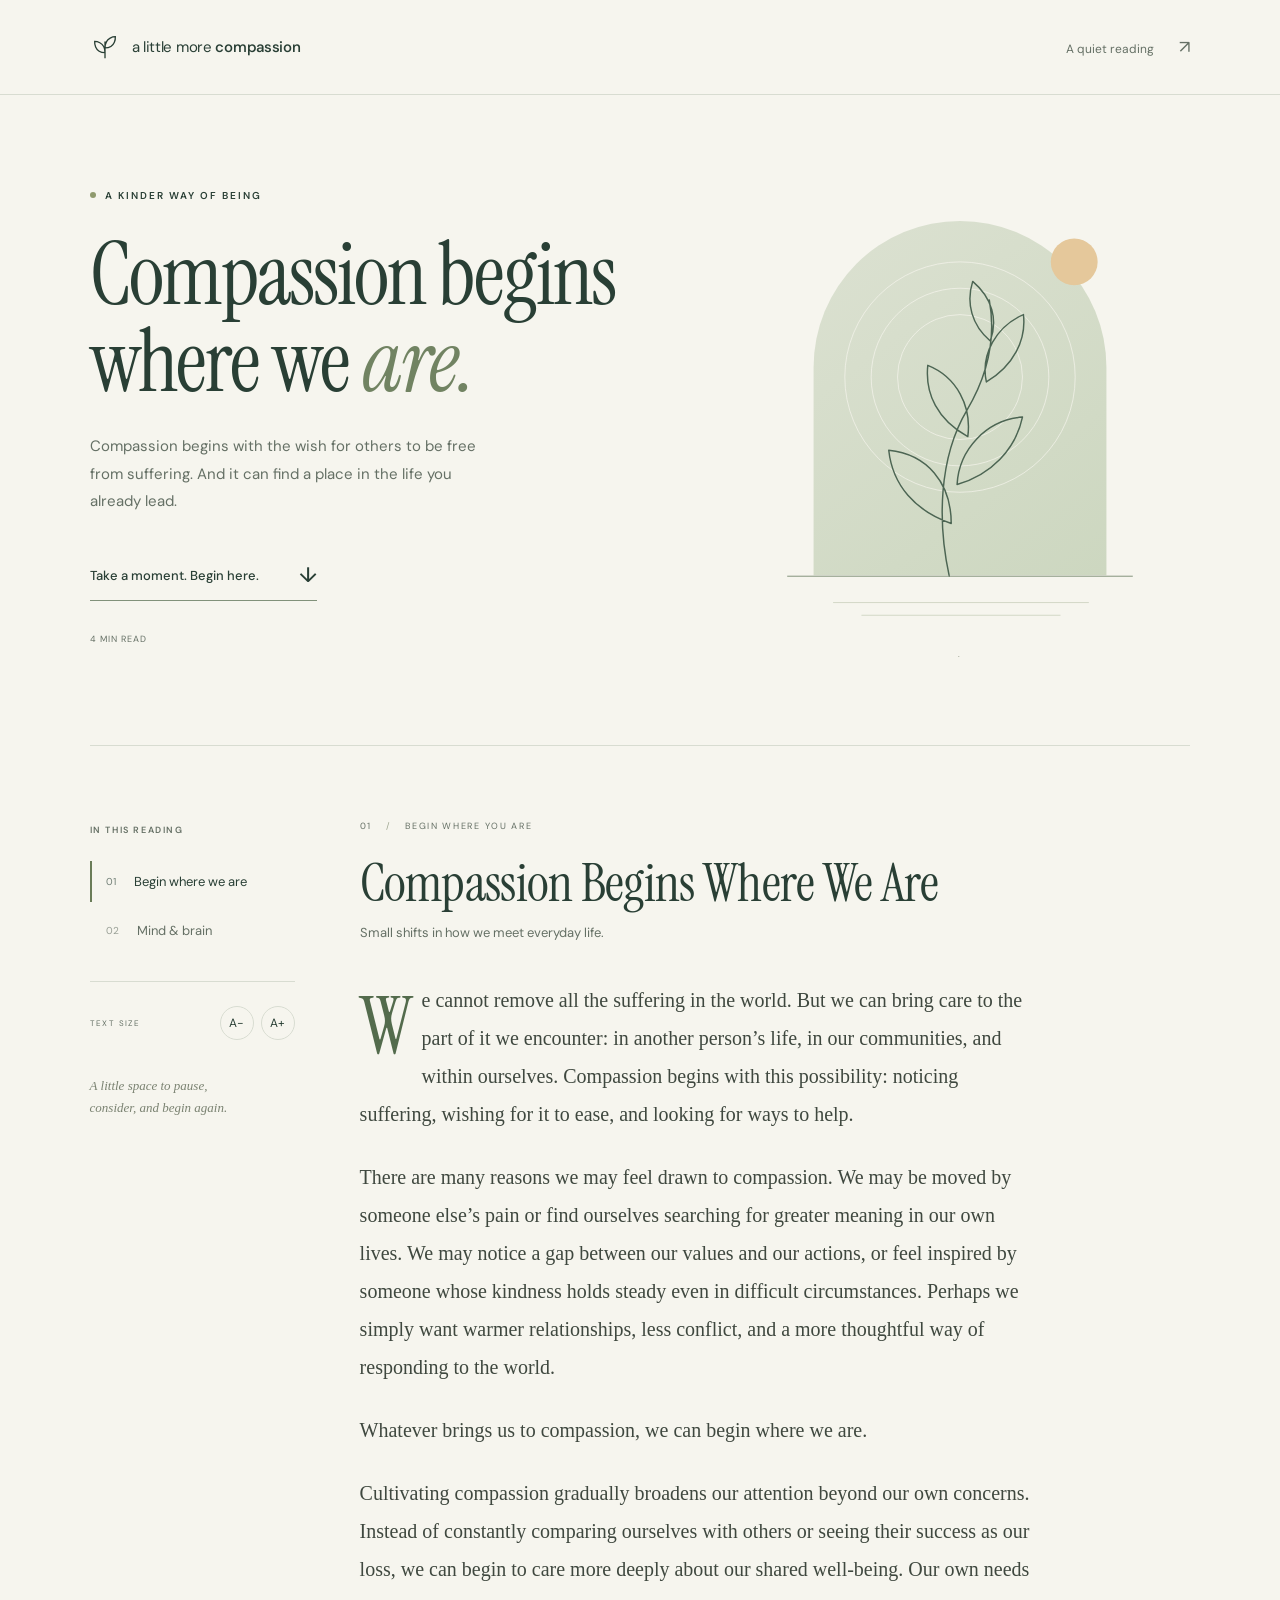
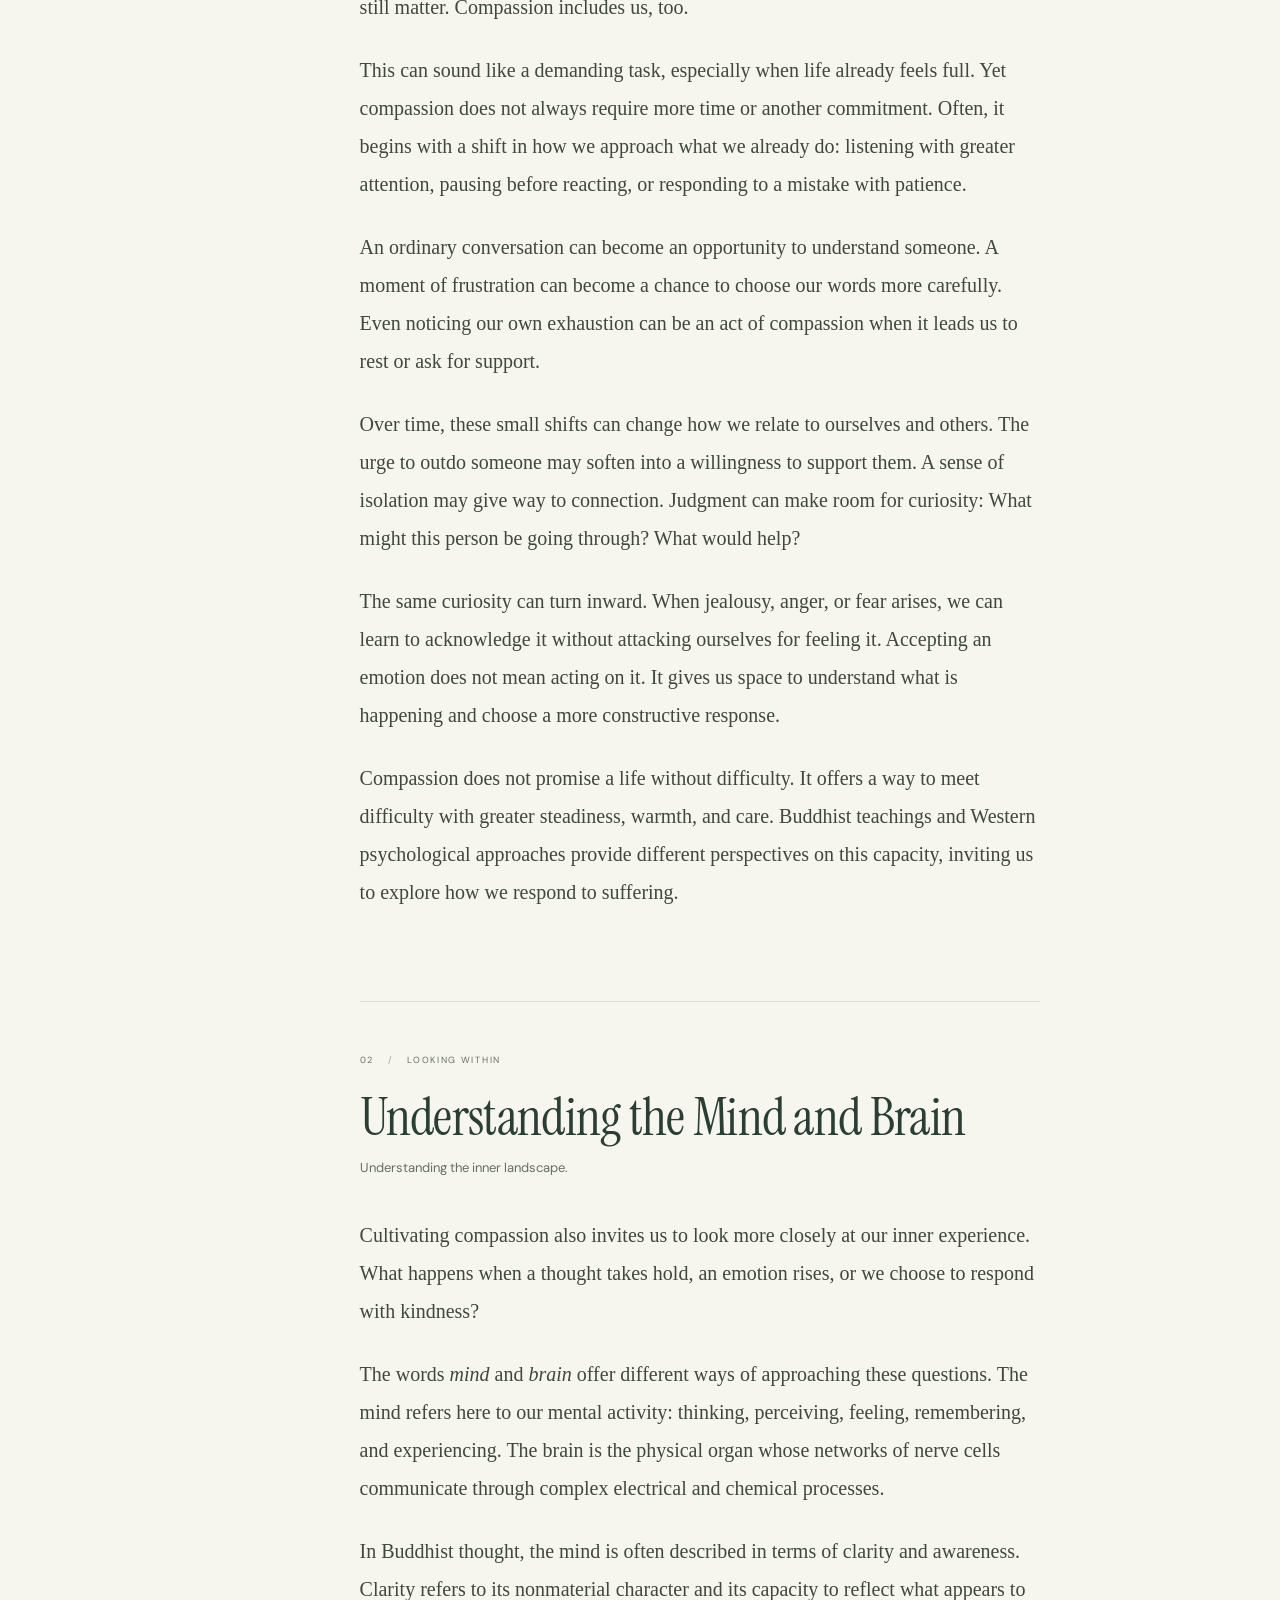
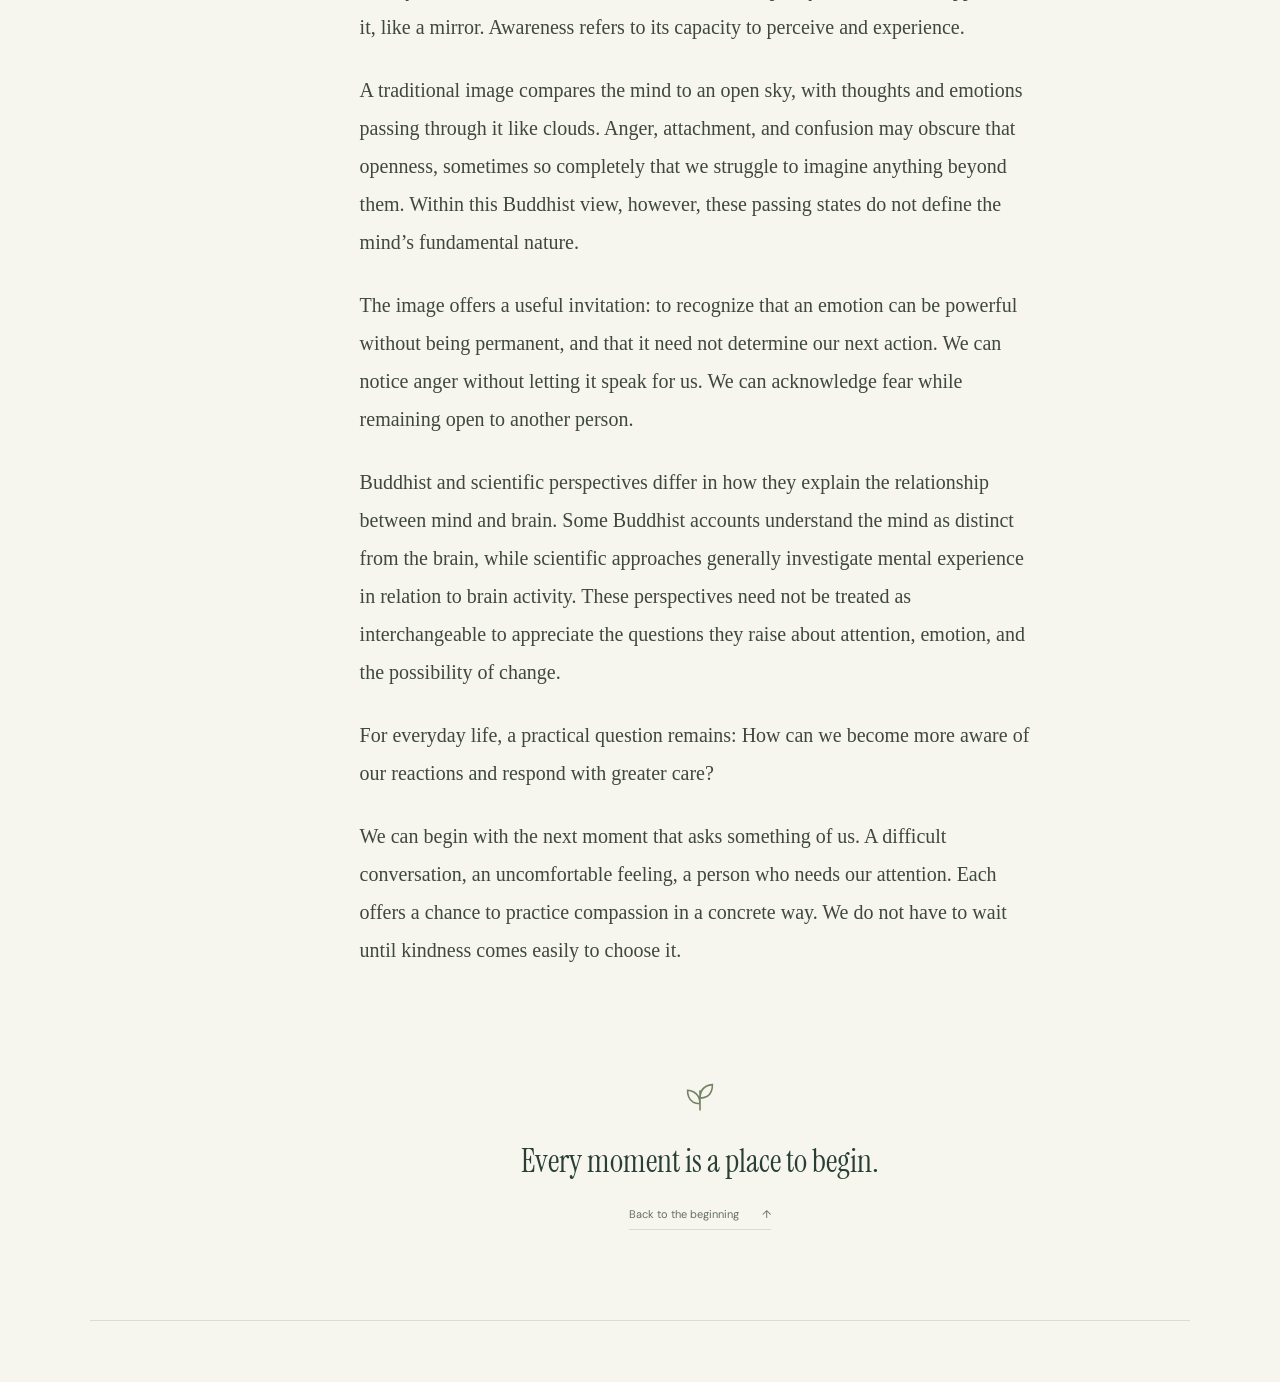
==== index.html @ b76ebb04 "Add files via upload" ====
<!doctype html>
<html lang="en">
<head><meta charset="utf-8"><meta name="viewport" content="width=device-width,initial-scale=1"><meta name="theme-color" content="#f6f5ee"><meta name="description" content="A quiet space to explore compassion, the meeting of Buddhist wisdom and Western psychology, and a kinder way of being."><title>Compassion Begins Where We Are</title><link rel="icon" href="data:image/svg+xml,%3Csvg xmlns='http://www.w3.org/2000/svg' viewBox='0 0 40 40'%3E%3Crect width='40' height='40' rx='20' fill='%232f493f'/%3E%3Cpath d='M20 30V13M20 23C10 23 10 13 10 13s10 0 10 10M20 19c0-10 10-10 10-10s0 10-10 10' fill='none' stroke='%23f6f5ee' stroke-width='2'/%3E%3C/svg%3E"><link rel="stylesheet" href="styles.css"><script src="script.js" defer></script></head>
<body><a class="skip-link" href="#reading">Skip to the reading</a><div class="progress" aria-hidden="true"><div id="progress-bar"></div></div>
<header class="site-header"><a class="wordmark" href="#top"><svg viewBox="0 0 32 32" aria-hidden="true"><path d="M16 28V10M16 22C4 22 5 10 5 10s11 0 11 12M16 17C16 5 27 5 27 5s1 12-11 12"/></svg><span>a little more <em>compassion</em></span></a><a class="header-link" href="#reading">A quiet reading <span aria-hidden="true">↗</span></a></header>
<main id="top"><section class="hero" aria-labelledby="page-title"><div class="hero-copy"><div class="eyebrow"><span></span> A KINDER WAY OF BEING</div><h1 id="page-title">Compassion begins<br>where we <em>are.</em></h1><p class="hero-description">Compassion begins with the wish for others to be free from suffering. And it can find a place in the life you already lead.</p><a class="read-link" href="#reading">Take a moment. Begin here. <span aria-hidden="true">↓</span></a><div class="reading-meta">4 MIN READ</div></div>
<div class="hero-art" aria-hidden="true"><svg viewBox="0 0 420 480" fill="none"><defs><linearGradient id="wash" x1="50" y1="0" x2="390" y2="450" gradientUnits="userSpaceOnUse"><stop stop-color="#dde2d3"/><stop offset="1" stop-color="#cbd6be"/></linearGradient></defs><path d="M60 410V197a150 150 0 0 1 300 0v213Z" fill="url(#wash)"/><circle cx="210" cy="207" r="118" stroke="#f6f5ee" stroke-opacity=".7"/><circle cx="210" cy="207" r="91" stroke="#f6f5ee" stroke-opacity=".7"/><circle cx="210" cy="207" r="64" stroke="#f6f5ee" stroke-opacity=".7"/><path d="M199 411c-12-55-11-121 18-170 19-32 31-69 23-113M201 357c-37-13-60-39-64-75 39 4 64 33 64 75ZM207 317c35-10 60-36 67-69-37 3-65 33-67 69ZM218 268c-31-17-44-44-41-73 30 12 45 42 41 73ZM237 212c28-17 41-43 38-69-28 12-44 41-38 69ZM241 170c-19-16-25-39-18-61 20 17 26 39 18 61Z" stroke="#4c6553" stroke-width="1.5" stroke-linecap="round" stroke-linejoin="round"/><path d="M33 411h354" stroke="#81917a"/><circle cx="327" cy="89" r="24" fill="#e5c89b"/><path d="M80 438h262" stroke="#d2d7c6"/><path d="M109 451h204" stroke="#d2d7c6"/></svg><span>.</span></div></section>
<div class="reading-layout" id="reading"><aside class="contents"><div class="eyebrow">IN THIS READING</div><nav aria-label="Chapters"><a href="#begin-where-we-are" aria-current="location"><span>01</span>Begin where we are</a><a href="#mind-and-brain" ><span>02</span>Mind & brain</a></nav><div class="reader-tools"><span>TEXT SIZE</span><div><button type="button" id="smaller" aria-label="Decrease text size">A−</button><button type="button" id="larger" aria-label="Increase text size">A+</button></div><output id="size-status" class="sr-only" aria-live="polite">Text size: standard</output></div><p class="margin-note">A little space to pause,<br>consider, and begin again.</p></aside><article class="article" aria-label="Reading on compassion"><section class="chapter" id="begin-where-we-are" aria-labelledby="heading-0"><div class="chapter-label">01 <span> / </span> BEGIN WHERE YOU ARE</div><h2 id="heading-0">Compassion Begins Where We Are</h2><p class="chapter-deck">Small shifts in how we meet everyday life.</p><p class="opening">We cannot remove all the suffering in the world. But we can bring care to the part of it we encounter: in another person’s life, in our communities, and within ourselves. Compassion begins with this possibility: noticing suffering, wishing for it to ease, and looking for ways to help.</p>
<p class="">There are many reasons we may feel drawn to compassion. We may be moved by someone else’s pain or find ourselves searching for greater meaning in our own lives. We may notice a gap between our values and our actions, or feel inspired by someone whose kindness holds steady even in difficult circumstances. Perhaps we simply want warmer relationships, less conflict, and a more thoughtful way of responding to the world.</p>
<p class="">Whatever brings us to compassion, we can begin where we are.</p>
<p class="">Cultivating compassion gradually broadens our attention beyond our own concerns. Instead of constantly comparing ourselves with others or seeing their success as our loss, we can begin to care more deeply about our shared well-being. Our own needs still matter. Compassion includes us, too.</p>
<p class="">This can sound like a demanding task, especially when life already feels full. Yet compassion does not always require more time or another commitment. Often, it begins with a shift in how we approach what we already do: listening with greater attention, pausing before reacting, or responding to a mistake with patience.</p>
<p class="">An ordinary conversation can become an opportunity to understand someone. A moment of frustration can become a chance to choose our words more carefully. Even noticing our own exhaustion can be an act of compassion when it leads us to rest or ask for support.</p>
<p class="">Over time, these small shifts can change how we relate to ourselves and others. The urge to outdo someone may soften into a willingness to support them. A sense of isolation may give way to connection. Judgment can make room for curiosity: What might this person be going through? What would help?</p>
<p class="">The same curiosity can turn inward. When jealousy, anger, or fear arises, we can learn to acknowledge it without attacking ourselves for feeling it. Accepting an emotion does not mean acting on it. It gives us space to understand what is happening and choose a more constructive response.</p>
<p class="">Compassion does not promise a life without difficulty. It offers a way to meet difficulty with greater steadiness, warmth, and care. Buddhist teachings and Western psychological approaches provide different perspectives on this capacity, inviting us to explore how we respond to suffering.</p></section>
<section class="chapter" id="mind-and-brain" aria-labelledby="heading-1"><div class="chapter-label">02 <span> / </span> LOOKING WITHIN</div><h2 id="heading-1">Understanding the Mind and Brain</h2><p class="chapter-deck">Understanding the inner landscape.</p><p class="">Cultivating compassion also invites us to look more closely at our inner experience. What happens when a thought takes hold, an emotion rises, or we choose to respond with kindness?</p>
<p class="">The words <em>mind</em> and <em>brain</em> offer different ways of approaching these questions. The mind refers here to our mental activity: thinking, perceiving, feeling, remembering, and experiencing. The brain is the physical organ whose networks of nerve cells communicate through complex electrical and chemical processes.</p>
<p class="">In Buddhist thought, the mind is often described in terms of clarity and awareness. Clarity refers to its nonmaterial character and its capacity to reflect what appears to it, like a mirror. Awareness refers to its capacity to perceive and experience.</p>
<p class="">A traditional image compares the mind to an open sky, with thoughts and emotions passing through it like clouds. Anger, attachment, and confusion may obscure that openness, sometimes so completely that we struggle to imagine anything beyond them. Within this Buddhist view, however, these passing states do not define the mind’s fundamental nature.</p>
<p class="">The image offers a useful invitation: to recognize that an emotion can be powerful without being permanent, and that it need not determine our next action. We can notice anger without letting it speak for us. We can acknowledge fear while remaining open to another person.</p>
<p class="">Buddhist and scientific perspectives differ in how they explain the relationship between mind and brain. Some Buddhist accounts understand the mind as distinct from the brain, while scientific approaches generally investigate mental experience in relation to brain activity. These perspectives need not be treated as interchangeable to appreciate the questions they raise about attention, emotion, and the possibility of change.</p>
<p class="">For everyday life, a practical question remains: How can we become more aware of our reactions and respond with greater care?</p>
<p class="">We can begin with the next moment that asks something of us. A difficult conversation, an uncomfortable feeling, a person who needs our attention. Each offers a chance to practice compassion in a concrete way. We do not have to wait until kindness comes easily to choose it.</p></section><div class="closing"><svg viewBox="0 0 32 32" aria-hidden="true"><path d="M16 28V10M16 22C4 22 5 10 5 10s11 0 11 12M16 17C16 5 27 5 27 5s1 12-11 12"/></svg><p>Every moment is a place to begin.</p><a href="#top">Back to the beginning <span aria-hidden="true">↑</span></a></div></article></div></main>
<footer><a href="#top"></a><span></span></footer></body></html>
---- styles.css ----
@import url('https://fonts.googleapis.com/css2?family=DM+Sans:wght@400;450;500;550;600;650&family=Instrument+Serif:ital@0;1&display=swap');
:root{--paper:#f6f5ee;--ink:#293f35;--muted:#657065;--line:#d8dcd1;--accent:#8a5934;--body-size:20px;--display:'Instrument Serif',Georgia,serif;--sans:'DM Sans',Arial,sans-serif}*{box-sizing:border-box}html{scroll-behavior:smooth;scroll-padding-top:45px}body{margin:0;background:var(--paper);color:var(--ink);font-family:var(--sans);-webkit-font-smoothing:antialiased}a{color:inherit;text-decoration:none}button{font:inherit}::selection{background:#dce4cb}.progress{height:3px;position:fixed;top:0;left:0;right:0;z-index:10}#progress-bar{height:100%;width:0;background:#59725b}.site-header{max-width:1392px;margin:auto;padding:32px 64px;display:flex;justify-content:space-between;align-items:center;border-bottom:1px solid var(--line)}.wordmark{display:flex;gap:12px;align-items:center;font-size:15px;letter-spacing:-.3px}.wordmark em{font-weight:550;font-style:normal}.wordmark svg,.closing svg{width:30px;height:30px;fill:none;stroke:var(--ink);stroke-width:1.4}.header-link{font-size:12px;color:var(--muted)}.header-link span{margin-left:22px;font-size:18px}.hero{max-width:1264px;margin:auto;min-height:650px;display:grid;grid-template-columns:1.3fr 1fr;gap:80px;align-items:center;padding:70px 0 76px}.eyebrow{font-size:10px;font-weight:600;letter-spacing:2px;display:flex;align-items:center;gap:9px}.eyebrow>span{width:6px;height:6px;background:#8f9a6d;border-radius:50%}h1{font-family:var(--display);font-size:clamp(64px,6.7vw,100px);line-height:1.02;letter-spacing:-2px;font-weight:400;margin:30px 0 26px}h1 em{color:#718362;font-weight:400}.hero-description{max-width:405px;font-size:15px;line-height:1.85;color:var(--muted)}.read-link{margin-top:30px;display:inline-flex;gap:40px;align-items:center;border-bottom:1px solid #81917a;padding-bottom:11px;font-size:13px;font-weight:500}.read-link span{font-size:21px}.reading-meta{margin-top:32px;font-size:9px;letter-spacing:1.1px;color:var(--muted);display:flex;gap:12px;align-items:center}.hero-art{width:100%;max-width:410px;justify-self:center;text-align:center}.hero-art svg{display:block;width:100%;height:auto}.hero-art>span{font-size:8px;letter-spacing:2px;color:#79806e;display:block;margin-top:5px}.reading-layout{border-top:1px solid var(--line);max-width:1264px;margin:auto;display:grid;grid-template-columns:250px minmax(0,700px);gap:90px;padding:74px 0 0;align-items:start;scroll-margin-top:30px}.contents{position:sticky;top:55px;padding-top:4px}.contents>.eyebrow{color:var(--muted);font-size:9px;letter-spacing:1.6px}nav{display:grid;margin:25px 0 30px;gap:8px}nav a{font-size:13px;color:var(--muted);padding:12px 0 12px 14px;border-left:2px solid transparent;display:flex;gap:18px;transition:color .2s,border-color .2s}nav a>span{font-size:10px;align-self:center;opacity:.65}nav a:hover,nav a[aria-current]{border-color:#6a7c58;color:var(--ink)}.reader-tools{display:flex;align-items:center;justify-content:space-between;border-top:1px solid var(--line);padding-top:24px;max-width:205px}.reader-tools>span{font-size:8px;letter-spacing:1.4px;color:var(--muted)}.reader-tools>div{display:flex;gap:7px}.reader-tools button{border:1px solid var(--line);border-radius:50%;background:transparent;color:var(--ink);width:34px;height:34px;font-size:12px;cursor:pointer}.reader-tools button:hover{background:#e8ecdf}.reader-tools button:disabled{opacity:.35;cursor:default}.margin-note{font-family:Georgia,serif;font-style:italic;line-height:1.7;font-size:13px;color:#7a8271;margin-top:35px}.chapter{scroll-margin-top:45px;padding-bottom:65px}.chapter+.chapter{padding-top:52px;border-top:1px solid var(--line)}.chapter-label{font-size:9px;letter-spacing:1.7px;color:var(--muted)}.chapter-label span{margin:0 10px;color:#9ca58e}h2{font-family:var(--display);font-size:53px;letter-spacing:-.7px;font-weight:400;margin:22px 0 10px;line-height:1.1}.chapter .chapter-deck{font-family:var(--sans);font-size:13px;color:var(--muted);margin:0 0 37px;line-height:1.7}.chapter>p:not(.chapter-deck){font-family:Georgia,'Times New Roman',serif;font-size:var(--body-size);line-height:1.9;color:#3f483f;margin:0 0 25px}.opening:first-letter{float:left;font-family:var(--display);font-size:80px;line-height:.9;margin:9px 10px 0 0;color:#536b4c}.closing{text-align:center;padding:20px 0 90px}.closing svg{width:36px;height:36px;stroke:#738363}.closing p{font-family:var(--display);font-size:32px;margin:20px 0}.closing a{font-size:11px;color:var(--muted);display:inline-flex;gap:23px;border-bottom:1px solid var(--line);padding-bottom:8px}footer{max-width:1264px;margin:auto;display:flex;justify-content:space-between;border-top:1px solid var(--line);padding:27px 0 34px;font-size:10px;color:var(--muted)}footer>a{color:var(--ink)}:focus-visible{outline:2px solid #8a5934;outline-offset:6px}.skip-link{position:fixed;left:12px;top:-80px;background:var(--ink);color:var(--paper);z-index:20;padding:12px}.skip-link:focus{top:12px}.sr-only{position:absolute;width:1px;height:1px;padding:0;margin:-1px;overflow:hidden;clip:rect(0,0,0,0);white-space:nowrap;border:0}
@media(min-width:1450px){.hero{min-height:720px}}@media(max-width:1400px){.hero,.reading-layout,footer{margin-left:7%;margin-right:7%}.site-header{padding-left:7%;padding-right:7%}.hero{gap:40px}.reading-layout{gap:60px;grid-template-columns:210px minmax(0,680px)}}@media(max-width:1000px){.hero{min-height:590px;gap:20px}.reading-layout{grid-template-columns:170px minmax(0,1fr);gap:42px}h1{font-size:76px}.reading-meta{font-size:8px;gap:8px}.hero-art{max-width:310px}.reader-tools{flex-wrap:wrap;gap:14px}.chapter>p:not(.chapter-deck){line-height:1.8}}@media(max-width:720px){.site-header{padding:23px 6%}.wordmark{font-size:12px;gap:8px}.wordmark svg{width:24px}.header-link{font-size:10px}.header-link span{margin-left:10px}.hero{margin:0 7%;padding:55px 0 48px;grid-template-columns:1fr;gap:25px;min-height:0}h1{font-size:clamp(62px,12vw,83px);letter-spacing:-1.7px;margin-top:26px}.hero-description{max-width:440px;font-size:14px}.hero-art{max-width:250px;margin-top:0}.hero-art svg{max-height:270px}.hero-art>span{font-size:7px;margin-top:12px}.reading-meta{font-size:8px;letter-spacing:.7px;gap:9px}.reading-layout{margin:0 7%;padding-top:30px;display:block}.contents{position:static;padding:0 0 30px;margin:0 0 35px;border-bottom:1px solid var(--line)}.contents>.eyebrow{font-size:8px}nav{display:flex;gap:18px;flex-wrap:wrap;margin:15px 0 18px}nav a{padding:8px 0;border-left:0;border-bottom:1px solid transparent;gap:6px;font-size:11px}nav a:hover,nav a[aria-current]{border-color:#6a7c58}.reader-tools{border:0;padding:0;max-width:none;justify-content:flex-end;gap:12px}.reader-tools button{width:32px;height:32px}.margin-note{display:none}h2{font-size:44px}.chapter .chapter-deck{margin-bottom:28px}.chapter>p:not(.chapter-deck){font-size:calc(var(--body-size) - 2px);line-height:1.85}.chapter{padding-bottom:40px}.chapter+.chapter{padding-top:38px}.closing{padding-bottom:60px}.closing p{font-size:28px}footer{margin:0 7%;font-size:9px;gap:20px;line-height:1.6}footer>span{text-align:right}}
@media(prefers-reduced-motion:reduce){html{scroll-behavior:auto}*{transition:none!important}}@media print{.site-header,.hero-art,.contents,.progress,.read-link,.reading-meta,.closing a,footer{display:none}.hero{display:block;min-height:0;padding:20px 0;margin:0}.hero h1{font-size:46px}.hero-description{max-width:none}.reading-layout{display:block;margin:0;padding:20px 0;border:0}.chapter>p:not(.chapter-deck){font-size:12pt;line-height:1.6}.chapter{padding-bottom:20px}.chapter+.chapter{padding-top:20px}body{background:white;color:black}h2{font-size:28pt;break-after:avoid}.chapter-deck,.chapter-label{break-after:avoid}a{color:inherit}}
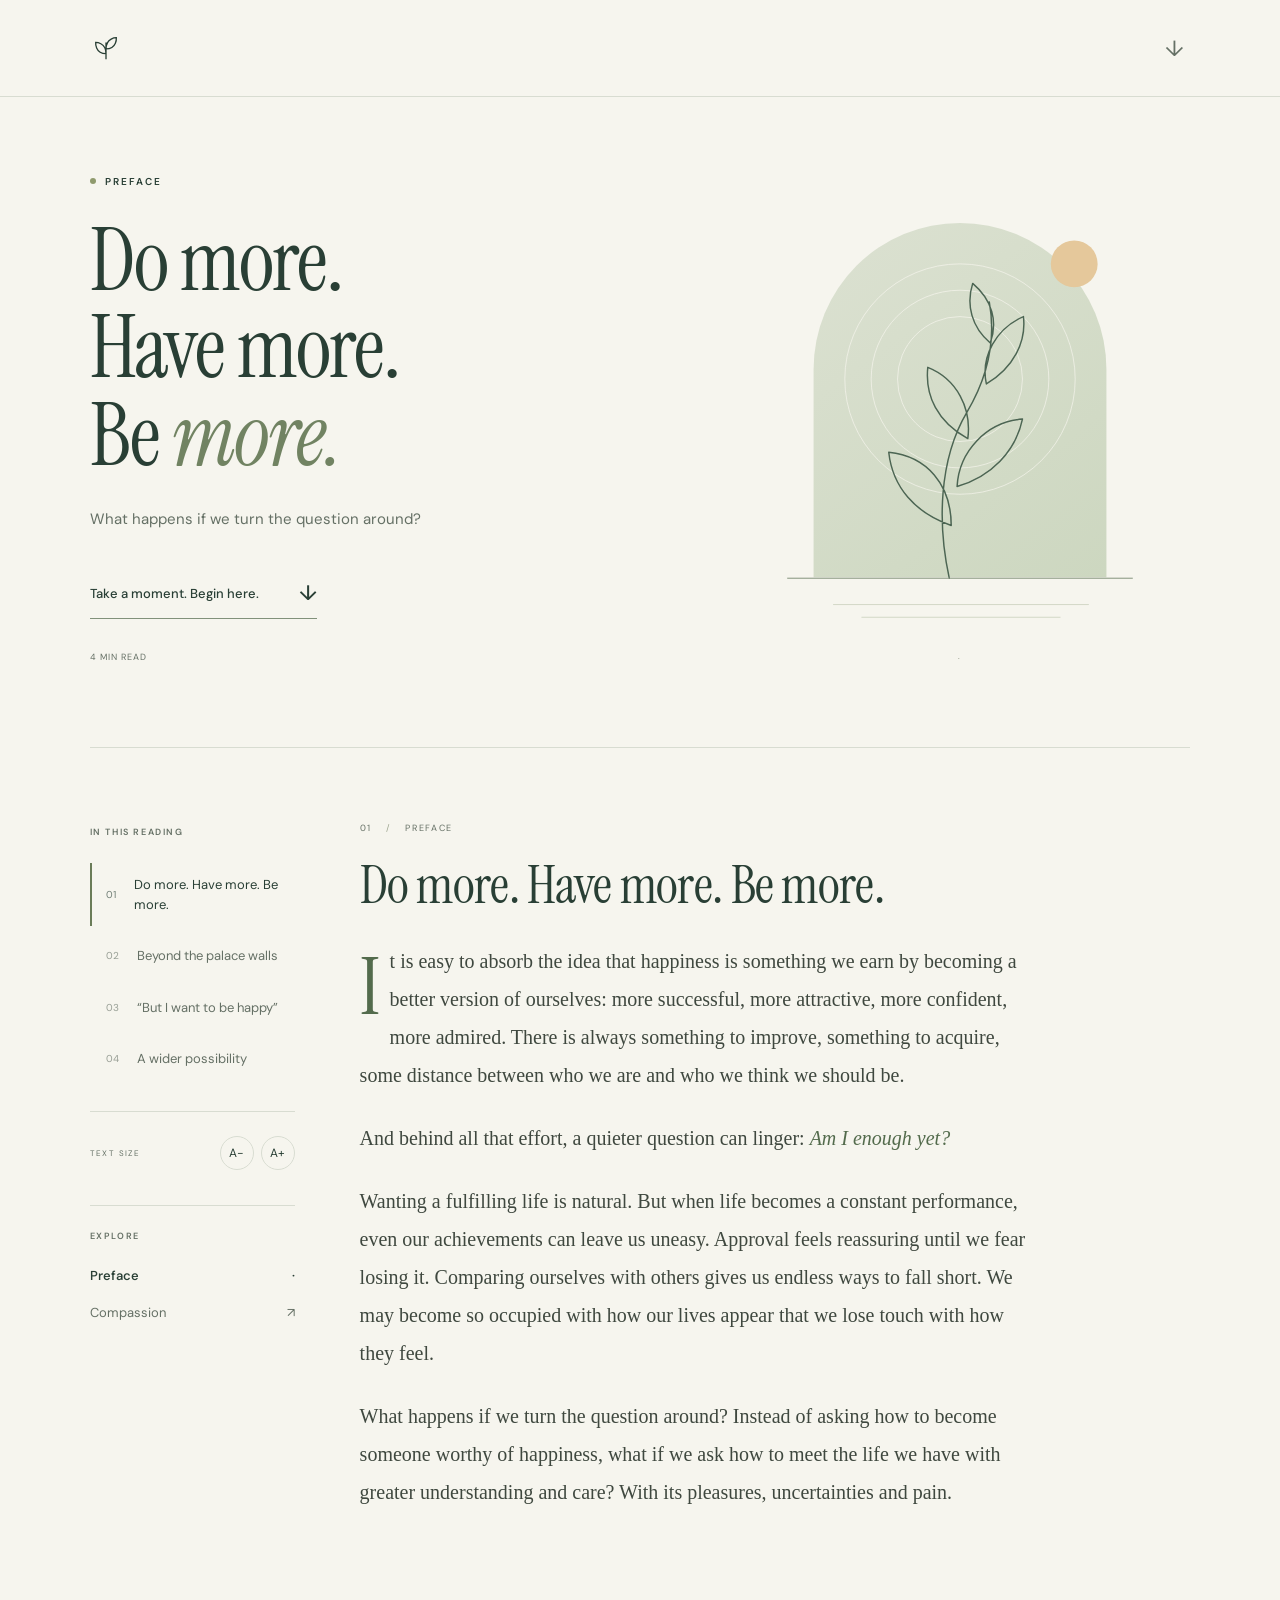
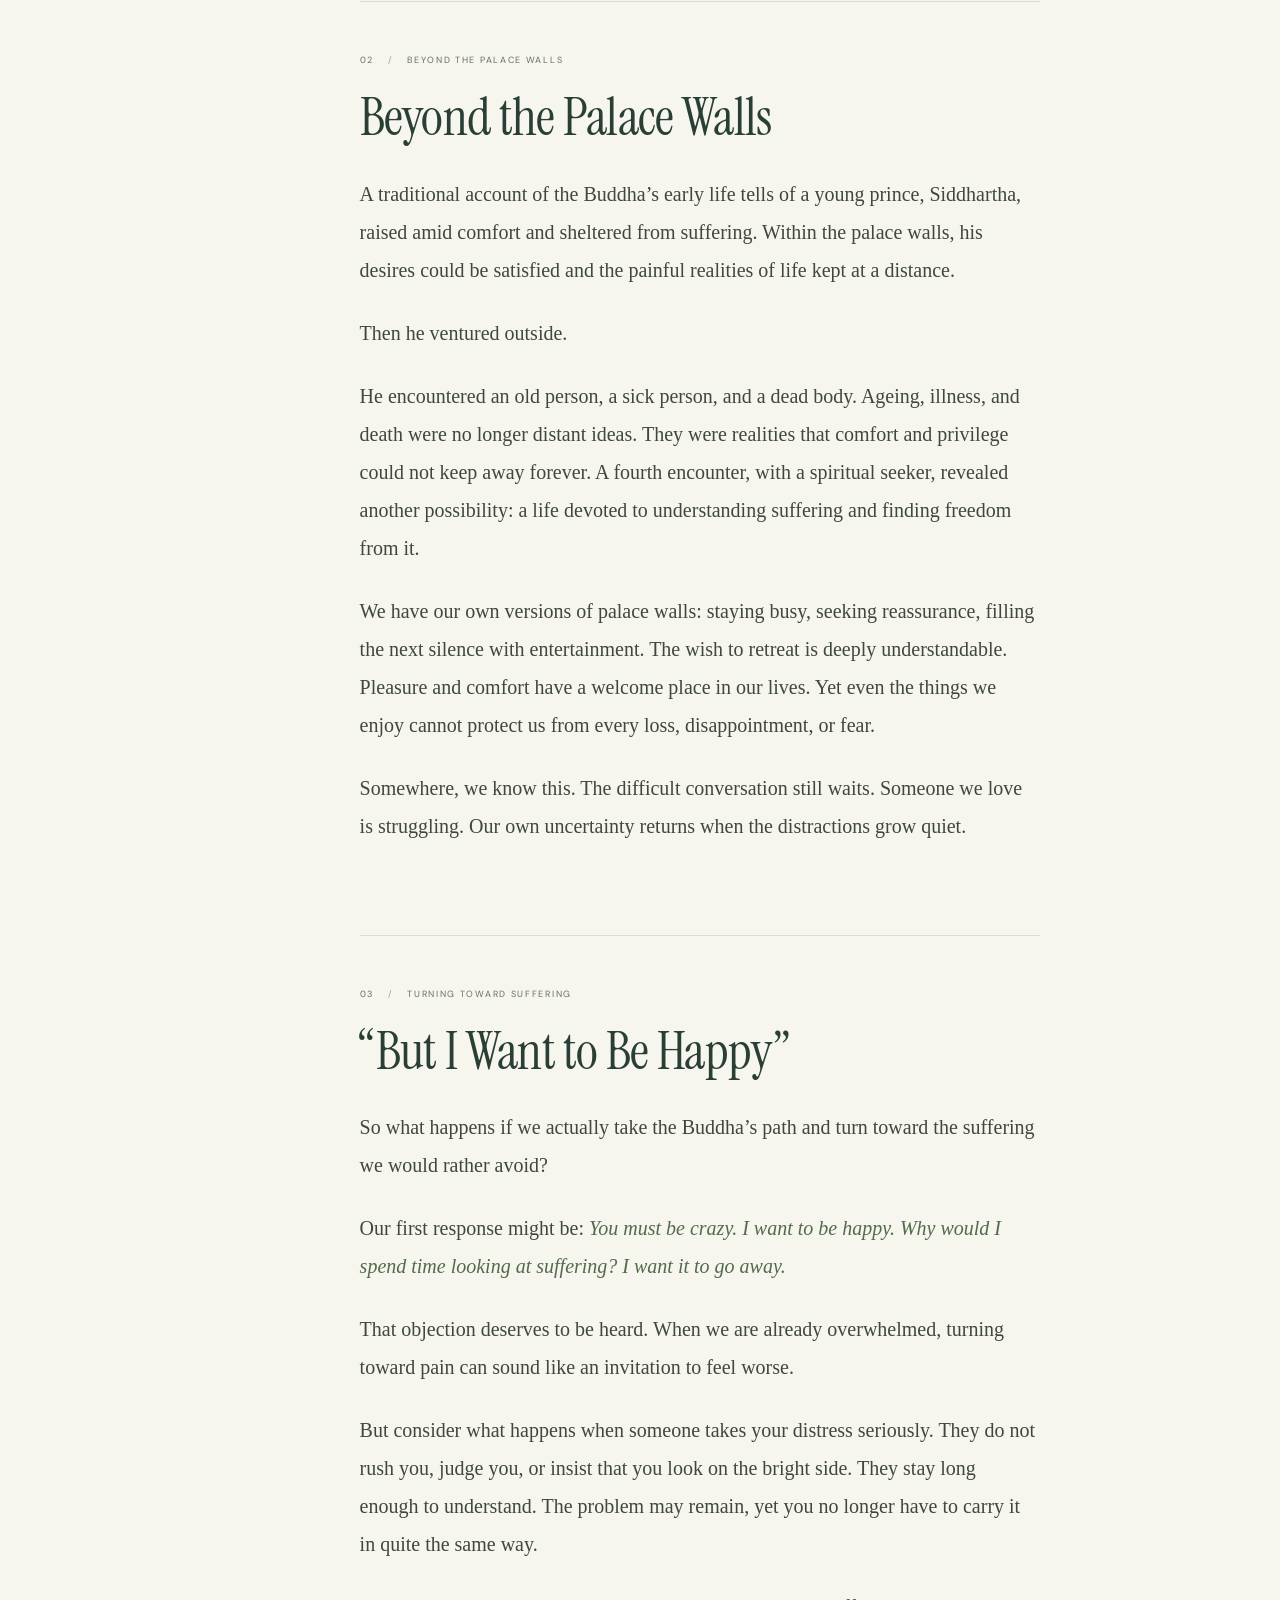
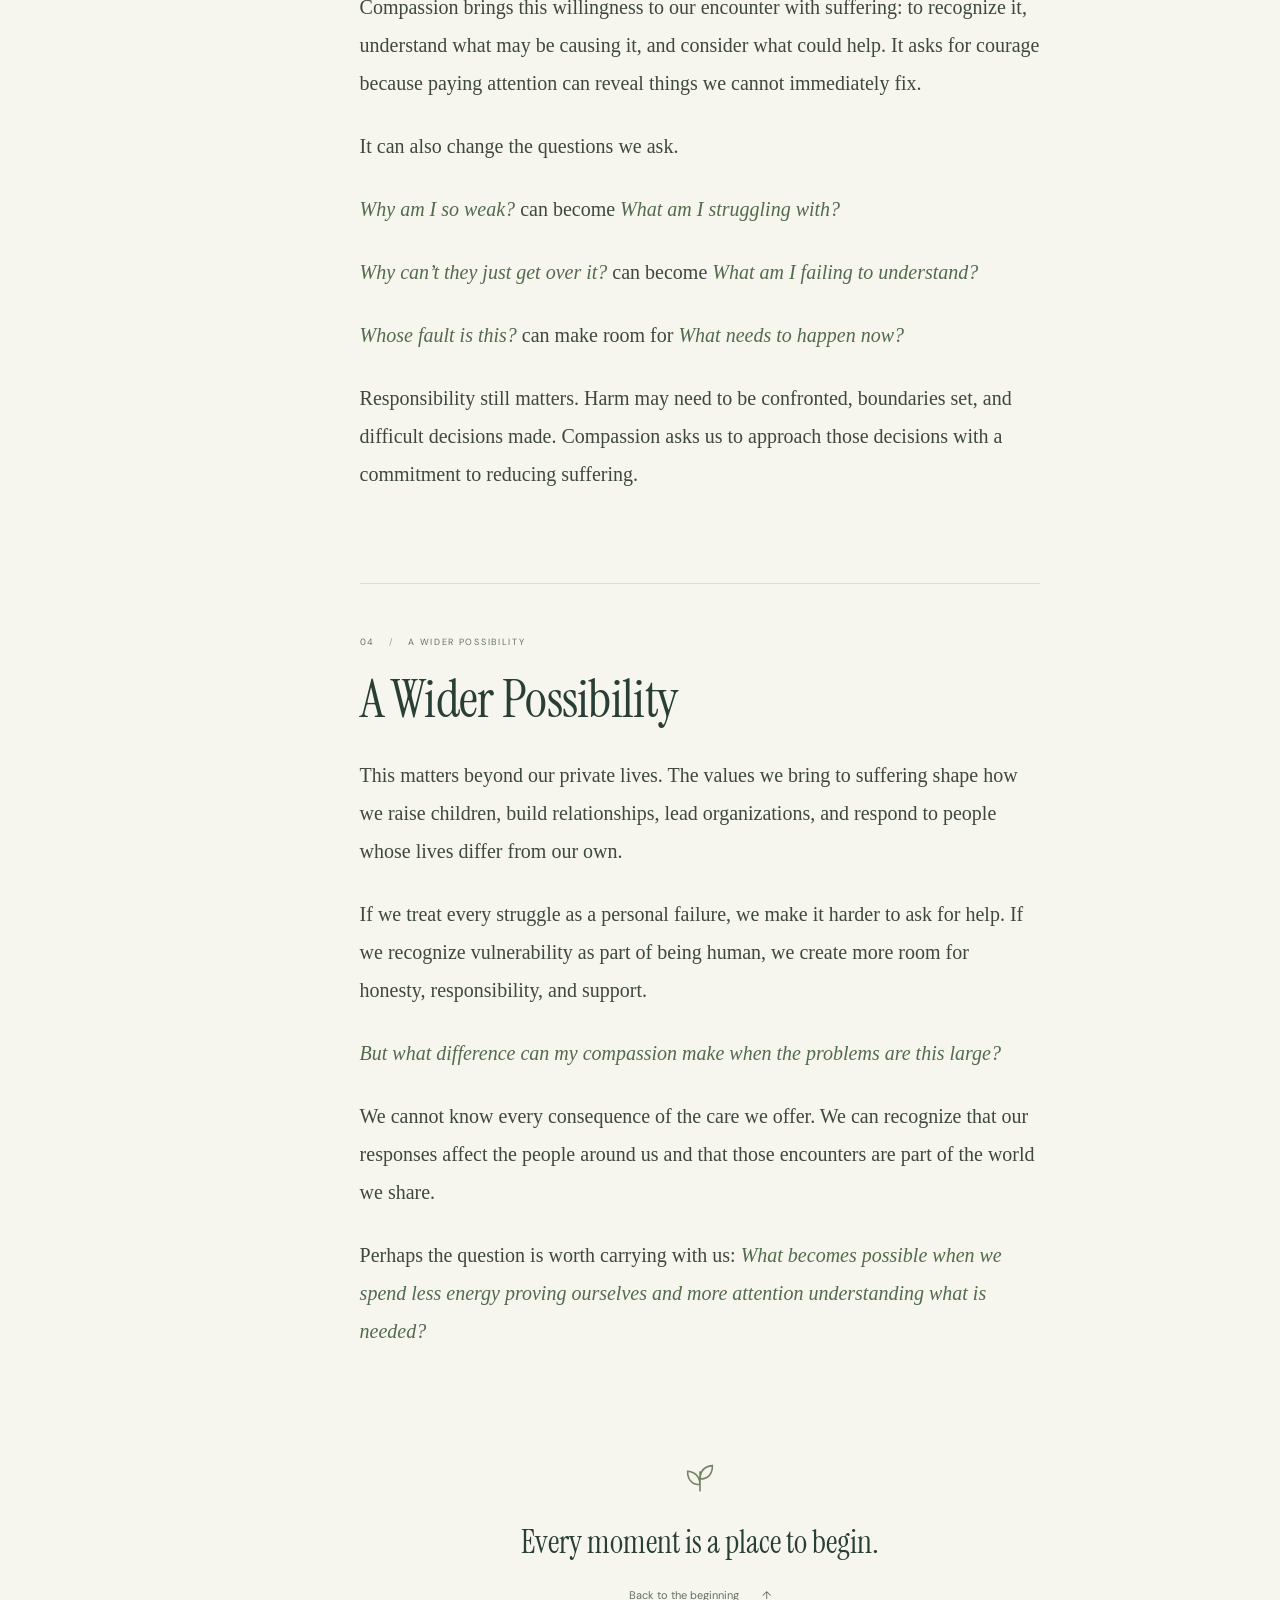
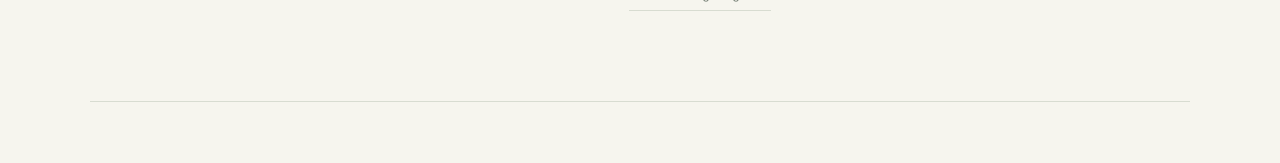
==== commit bbc1995c: "Add files via upload" ====
--- a/index.html
+++ b/index.html
@@ -1,25 +1,32 @@
 <!doctype html>
 <html lang="en">
-<head><meta charset="utf-8"><meta name="viewport" content="width=device-width,initial-scale=1"><meta name="theme-color" content="#f6f5ee"><meta name="description" content="A quiet space to explore compassion, the meeting of Buddhist wisdom and Western psychology, and a kinder way of being."><title>Compassion Begins Where We Are</title><link rel="icon" href="data:image/svg+xml,%3Csvg xmlns='http://www.w3.org/2000/svg' viewBox='0 0 40 40'%3E%3Crect width='40' height='40' rx='20' fill='%232f493f'/%3E%3Cpath d='M20 30V13M20 23C10 23 10 13 10 13s10 0 10 10M20 19c0-10 10-10 10-10s0 10-10 10' fill='none' stroke='%23f6f5ee' stroke-width='2'/%3E%3C/svg%3E"><link rel="stylesheet" href="styles.css"><script src="script.js" defer></script></head>
+<head><meta charset="utf-8"><meta name="viewport" content="width=device-width,initial-scale=1"><meta name="theme-color" content="#f6f5ee"><meta name="description" content="A preface on happiness, suffering, and the possibility of meeting life with greater understanding and care. Explore compassion through a quiet reading."><title>Do more. Have more. Be more. — Preface</title><link rel="icon" href="data:image/svg+xml,%3Csvg xmlns='http://www.w3.org/2000/svg' viewBox='0 0 40 40'%3E%3Crect width='40' height='40' rx='20' fill='%232f493f'/%3E%3Cpath d='M20 30V13M20 23C10 23 10 13 10 13s10 0 10 10M20 19c0-10 10-10 10-10s0 10-10 10' fill='none' stroke='%23f6f5ee' stroke-width='2'/%3E%3C/svg%3E"><link rel="stylesheet" href="styles.css"><script src="script.js" defer></script></head>
 <body><a class="skip-link" href="#reading">Skip to the reading</a><div class="progress" aria-hidden="true"><div id="progress-bar"></div></div>
-<header class="site-header"><a class="wordmark" href="#top"><svg viewBox="0 0 32 32" aria-hidden="true"><path d="M16 28V10M16 22C4 22 5 10 5 10s11 0 11 12M16 17C16 5 27 5 27 5s1 12-11 12"/></svg><span>a little more <em>compassion</em></span></a><a class="header-link" href="#reading">A quiet reading <span aria-hidden="true">↗</span></a></header>
-<main id="top"><section class="hero" aria-labelledby="page-title"><div class="hero-copy"><div class="eyebrow"><span></span> A KINDER WAY OF BEING</div><h1 id="page-title">Compassion begins<br>where we <em>are.</em></h1><p class="hero-description">Compassion begins with the wish for others to be free from suffering. And it can find a place in the life you already lead.</p><a class="read-link" href="#reading">Take a moment. Begin here. <span aria-hidden="true">↓</span></a><div class="reading-meta">4 MIN READ</div></div>
+<header class="site-header"><a class="wordmark" href="index.html" aria-label="Home — Preface"><svg viewBox="0 0 32 32" aria-hidden="true"><path d="M16 28V10M16 22C4 22 5 10 5 10s11 0 11 12M16 17C16 5 27 5 27 5s1 12-11 12"/></svg></a><a class="header-link" href="#reading" aria-label="Jump to the reading"><span aria-hidden="true">↓</span></a></header>
+<main id="top"><section class="hero" aria-labelledby="page-title"><div class="hero-copy"><div class="eyebrow"><span></span> PREFACE</div><h1 id="page-title">Do more.<br>Have more.<br>Be <em>more.</em></h1><p class="hero-description">What happens if we turn the question around?</p><a class="read-link" href="#reading">Take a moment. Begin here. <span aria-hidden="true">↓</span></a><div class="reading-meta">4 MIN READ</div></div>
 <div class="hero-art" aria-hidden="true"><svg viewBox="0 0 420 480" fill="none"><defs><linearGradient id="wash" x1="50" y1="0" x2="390" y2="450" gradientUnits="userSpaceOnUse"><stop stop-color="#dde2d3"/><stop offset="1" stop-color="#cbd6be"/></linearGradient></defs><path d="M60 410V197a150 150 0 0 1 300 0v213Z" fill="url(#wash)"/><circle cx="210" cy="207" r="118" stroke="#f6f5ee" stroke-opacity=".7"/><circle cx="210" cy="207" r="91" stroke="#f6f5ee" stroke-opacity=".7"/><circle cx="210" cy="207" r="64" stroke="#f6f5ee" stroke-opacity=".7"/><path d="M199 411c-12-55-11-121 18-170 19-32 31-69 23-113M201 357c-37-13-60-39-64-75 39 4 64 33 64 75ZM207 317c35-10 60-36 67-69-37 3-65 33-67 69ZM218 268c-31-17-44-44-41-73 30 12 45 42 41 73ZM237 212c28-17 41-43 38-69-28 12-44 41-38 69ZM241 170c-19-16-25-39-18-61 20 17 26 39 18 61Z" stroke="#4c6553" stroke-width="1.5" stroke-linecap="round" stroke-linejoin="round"/><path d="M33 411h354" stroke="#81917a"/><circle cx="327" cy="89" r="24" fill="#e5c89b"/><path d="M80 438h262" stroke="#d2d7c6"/><path d="M109 451h204" stroke="#d2d7c6"/></svg><span>.</span></div></section>
-<div class="reading-layout" id="reading"><aside class="contents"><div class="eyebrow">IN THIS READING</div><nav aria-label="Chapters"><a href="#begin-where-we-are" aria-current="location"><span>01</span>Begin where we are</a><a href="#mind-and-brain" ><span>02</span>Mind & brain</a></nav><div class="reader-tools"><span>TEXT SIZE</span><div><button type="button" id="smaller" aria-label="Decrease text size">A−</button><button type="button" id="larger" aria-label="Increase text size">A+</button></div><output id="size-status" class="sr-only" aria-live="polite">Text size: standard</output></div><p class="margin-note">A little space to pause,<br>consider, and begin again.</p></aside><article class="article" aria-label="Reading on compassion"><section class="chapter" id="begin-where-we-are" aria-labelledby="heading-0"><div class="chapter-label">01 <span> / </span> BEGIN WHERE YOU ARE</div><h2 id="heading-0">Compassion Begins Where We Are</h2><p class="chapter-deck">Small shifts in how we meet everyday life.</p><p class="opening">We cannot remove all the suffering in the world. But we can bring care to the part of it we encounter: in another person’s life, in our communities, and within ourselves. Compassion begins with this possibility: noticing suffering, wishing for it to ease, and looking for ways to help.</p>
-<p class="">There are many reasons we may feel drawn to compassion. We may be moved by someone else’s pain or find ourselves searching for greater meaning in our own lives. We may notice a gap between our values and our actions, or feel inspired by someone whose kindness holds steady even in difficult circumstances. Perhaps we simply want warmer relationships, less conflict, and a more thoughtful way of responding to the world.</p>
-<p class="">Whatever brings us to compassion, we can begin where we are.</p>
-<p class="">Cultivating compassion gradually broadens our attention beyond our own concerns. Instead of constantly comparing ourselves with others or seeing their success as our loss, we can begin to care more deeply about our shared well-being. Our own needs still matter. Compassion includes us, too.</p>
-<p class="">This can sound like a demanding task, especially when life already feels full. Yet compassion does not always require more time or another commitment. Often, it begins with a shift in how we approach what we already do: listening with greater attention, pausing before reacting, or responding to a mistake with patience.</p>
-<p class="">An ordinary conversation can become an opportunity to understand someone. A moment of frustration can become a chance to choose our words more carefully. Even noticing our own exhaustion can be an act of compassion when it leads us to rest or ask for support.</p>
-<p class="">Over time, these small shifts can change how we relate to ourselves and others. The urge to outdo someone may soften into a willingness to support them. A sense of isolation may give way to connection. Judgment can make room for curiosity: What might this person be going through? What would help?</p>
-<p class="">The same curiosity can turn inward. When jealousy, anger, or fear arises, we can learn to acknowledge it without attacking ourselves for feeling it. Accepting an emotion does not mean acting on it. It gives us space to understand what is happening and choose a more constructive response.</p>
-<p class="">Compassion does not promise a life without difficulty. It offers a way to meet difficulty with greater steadiness, warmth, and care. Buddhist teachings and Western psychological approaches provide different perspectives on this capacity, inviting us to explore how we respond to suffering.</p></section>
-<section class="chapter" id="mind-and-brain" aria-labelledby="heading-1"><div class="chapter-label">02 <span> / </span> LOOKING WITHIN</div><h2 id="heading-1">Understanding the Mind and Brain</h2><p class="chapter-deck">Understanding the inner landscape.</p><p class="">Cultivating compassion also invites us to look more closely at our inner experience. What happens when a thought takes hold, an emotion rises, or we choose to respond with kindness?</p>
-<p class="">The words <em>mind</em> and <em>brain</em> offer different ways of approaching these questions. The mind refers here to our mental activity: thinking, perceiving, feeling, remembering, and experiencing. The brain is the physical organ whose networks of nerve cells communicate through complex electrical and chemical processes.</p>
-<p class="">In Buddhist thought, the mind is often described in terms of clarity and awareness. Clarity refers to its nonmaterial character and its capacity to reflect what appears to it, like a mirror. Awareness refers to its capacity to perceive and experience.</p>
-<p class="">A traditional image compares the mind to an open sky, with thoughts and emotions passing through it like clouds. Anger, attachment, and confusion may obscure that openness, sometimes so completely that we struggle to imagine anything beyond them. Within this Buddhist view, however, these passing states do not define the mind’s fundamental nature.</p>
-<p class="">The image offers a useful invitation: to recognize that an emotion can be powerful without being permanent, and that it need not determine our next action. We can notice anger without letting it speak for us. We can acknowledge fear while remaining open to another person.</p>
-<p class="">Buddhist and scientific perspectives differ in how they explain the relationship between mind and brain. Some Buddhist accounts understand the mind as distinct from the brain, while scientific approaches generally investigate mental experience in relation to brain activity. These perspectives need not be treated as interchangeable to appreciate the questions they raise about attention, emotion, and the possibility of change.</p>
-<p class="">For everyday life, a practical question remains: How can we become more aware of our reactions and respond with greater care?</p>
-<p class="">We can begin with the next moment that asks something of us. A difficult conversation, an uncomfortable feeling, a person who needs our attention. Each offers a chance to practice compassion in a concrete way. We do not have to wait until kindness comes easily to choose it.</p></section><div class="closing"><svg viewBox="0 0 32 32" aria-hidden="true"><path d="M16 28V10M16 22C4 22 5 10 5 10s11 0 11 12M16 17C16 5 27 5 27 5s1 12-11 12"/></svg><p>Every moment is a place to begin.</p><a href="#top">Back to the beginning <span aria-hidden="true">↑</span></a></div></article></div></main>
-<footer><a href="#top"></a><span></span></footer></body></html>+<div class="reading-layout" id="reading"><aside class="contents"><div class="eyebrow">IN THIS READING</div><nav aria-label="Chapters"><a href="#do-more-have-more-be-more" aria-current="location"><span>01</span>Do more. Have more. Be more.</a><a href="#beyond-the-palace-walls"><span>02</span>Beyond the palace walls</a><a href="#but-i-want-to-be-happy"><span>03</span>“But I want to be happy”</a><a href="#a-wider-possibility"><span>04</span>A wider possibility</a></nav><div class="reader-tools"><span>TEXT SIZE</span><div><button type="button" id="smaller" aria-label="Decrease text size">A−</button><button type="button" id="larger" aria-label="Increase text size">A+</button></div><output id="size-status" class="sr-only" aria-live="polite">Text size: standard</output></div><div class="topic-links" aria-label="Explore topics"><div class="eyebrow">EXPLORE</div><a href="index.html#reading" aria-current="page">Preface <span aria-hidden="true">·</span></a><a href="compassion.html">Compassion <span aria-hidden="true">↗</span></a></div></aside><article class="article" aria-label="Preface"><section class="chapter" id="do-more-have-more-be-more" aria-labelledby="heading-0"><div class="chapter-label">01 <span> / </span> PREFACE</div><h2 id="heading-0">Do more. Have more. Be more.</h2><p class="opening">It is easy to absorb the idea that happiness is something we earn by becoming a better version of ourselves: more successful, more attractive, more confident, more admired. There is always something to improve, something to acquire, some distance between who we are and who we think we should be.</p>
+<p class="">And behind all that effort, a quieter question can linger: <em class="inner-question">Am I enough yet?</em></p>
+<p class="">Wanting a fulfilling life is natural. But when life becomes a constant performance, even our achievements can leave us uneasy. Approval feels reassuring until we fear losing it. Comparing ourselves with others gives us endless ways to fall short. We may become so occupied with how our lives appear that we lose touch with how they feel.</p>
+<p class="">What happens if we turn the question around? Instead of asking how to become someone worthy of happiness, what if we ask how to meet the life we have with greater understanding and care? With its pleasures, uncertainties and pain.</p></section>
+<section class="chapter" id="beyond-the-palace-walls" aria-labelledby="heading-1"><div class="chapter-label">02 <span> / </span> BEYOND THE PALACE WALLS</div><h2 id="heading-1">Beyond the Palace Walls</h2><p class="">A traditional account of the Buddha’s early life tells of a young prince, Siddhartha, raised amid comfort and sheltered from suffering. Within the palace walls, his desires could be satisfied and the painful realities of life kept at a distance.</p>
+<p class="">Then he ventured outside.</p>
+<p class="">He encountered an old person, a sick person, and a dead body. Ageing, illness, and death were no longer distant ideas. They were realities that comfort and privilege could not keep away forever. A fourth encounter, with a spiritual seeker, revealed another possibility: a life devoted to understanding suffering and finding freedom from it.</p>
+<p class="">We have our own versions of palace walls: staying busy, seeking reassurance, filling the next silence with entertainment. The wish to retreat is deeply understandable. Pleasure and comfort have a welcome place in our lives. Yet even the things we enjoy cannot protect us from every loss, disappointment, or fear.</p>
+<p class="">Somewhere, we know this. The difficult conversation still waits. Someone we love is struggling. Our own uncertainty returns when the distractions grow quiet.</p></section>
+<section class="chapter" id="but-i-want-to-be-happy" aria-labelledby="heading-2"><div class="chapter-label">03 <span> / </span> TURNING TOWARD SUFFERING</div><h2 id="heading-2">“But I Want to Be Happy”</h2><p class="">So what happens if we actually take the Buddha’s path and turn toward the suffering we would rather avoid?</p>
+<p class="">Our first response might be: <em class="inner-question">You must be crazy. I want to be happy. Why would I spend time looking at suffering? I want it to go away.</em></p>
+<p class="">That objection deserves to be heard. When we are already overwhelmed, turning toward pain can sound like an invitation to feel worse.</p>
+<p class="">But consider what happens when someone takes your distress seriously. They do not rush you, judge you, or insist that you look on the bright side. They stay long enough to understand. The problem may remain, yet you no longer have to carry it in quite the same way.</p>
+<p class="">Compassion brings this willingness to our encounter with suffering: to recognize it, understand what may be causing it, and consider what could help. It asks for courage because paying attention can reveal things we cannot immediately fix.</p>
+<p class="">It can also change the questions we ask.</p>
+<p class=""><em class="inner-question">Why am I so weak?</em> can become <em class="inner-question">What am I struggling with?</em></p>
+<p class=""><em class="inner-question">Why can’t they just get over it?</em> can become <em class="inner-question">What am I failing to understand?</em></p>
+<p class=""><em class="inner-question">Whose fault is this?</em> can make room for <em class="inner-question">What needs to happen now?</em></p>
+<p class="">Responsibility still matters. Harm may need to be confronted, boundaries set, and difficult decisions made. Compassion asks us to approach those decisions with a commitment to reducing suffering.</p></section>
+<section class="chapter" id="a-wider-possibility" aria-labelledby="heading-3"><div class="chapter-label">04 <span> / </span> A WIDER POSSIBILITY</div><h2 id="heading-3">A Wider Possibility</h2><p class="">This matters beyond our private lives. The values we bring to suffering shape how we raise children, build relationships, lead organizations, and respond to people whose lives differ from our own.</p>
+<p class="">If we treat every struggle as a personal failure, we make it harder to ask for help. If we recognize vulnerability as part of being human, we create more room for honesty, responsibility, and support.</p>
+<p class=""><em class="inner-question">But what difference can my compassion make when the problems are this large?</em></p>
+<p class="">We cannot know every consequence of the care we offer. We can recognize that our responses affect the people around us and that those encounters are part of the world we share.</p>
+<p class="">Perhaps the question is worth carrying with us: <em class="inner-question">What becomes possible when we spend less energy proving ourselves and more attention understanding what is needed?</em></p></section><div class="closing"><svg viewBox="0 0 32 32" aria-hidden="true"><path d="M16 28V10M16 22C4 22 5 10 5 10s11 0 11 12M16 17C16 5 27 5 27 5s1 12-11 12"/></svg><p>Every moment is a place to begin.</p><a href="#top">Back to the beginning <span aria-hidden="true">↑</span></a></div></article></div></main>
+<footer aria-hidden="true"></footer></body></html>
--- a/styles.css
+++ b/styles.css
@@ -2,3 +2,7 @@
 :root{--paper:#f6f5ee;--ink:#293f35;--muted:#657065;--line:#d8dcd1;--accent:#8a5934;--body-size:20px;--display:'Instrument Serif',Georgia,serif;--sans:'DM Sans',Arial,sans-serif}*{box-sizing:border-box}html{scroll-behavior:smooth;scroll-padding-top:45px}body{margin:0;background:var(--paper);color:var(--ink);font-family:var(--sans);-webkit-font-smoothing:antialiased}a{color:inherit;text-decoration:none}button{font:inherit}::selection{background:#dce4cb}.progress{height:3px;position:fixed;top:0;left:0;right:0;z-index:10}#progress-bar{height:100%;width:0;background:#59725b}.site-header{max-width:1392px;margin:auto;padding:32px 64px;display:flex;justify-content:space-between;align-items:center;border-bottom:1px solid var(--line)}.wordmark{display:flex;gap:12px;align-items:center;font-size:15px;letter-spacing:-.3px}.wordmark em{font-weight:550;font-style:normal}.wordmark svg,.closing svg{width:30px;height:30px;fill:none;stroke:var(--ink);stroke-width:1.4}.header-link{font-size:12px;color:var(--muted)}.header-link span{margin-left:22px;font-size:18px}.hero{max-width:1264px;margin:auto;min-height:650px;display:grid;grid-template-columns:1.3fr 1fr;gap:80px;align-items:center;padding:70px 0 76px}.eyebrow{font-size:10px;font-weight:600;letter-spacing:2px;display:flex;align-items:center;gap:9px}.eyebrow>span{width:6px;height:6px;background:#8f9a6d;border-radius:50%}h1{font-family:var(--display);font-size:clamp(64px,6.7vw,100px);line-height:1.02;letter-spacing:-2px;font-weight:400;margin:30px 0 26px}h1 em{color:#718362;font-weight:400}.hero-description{max-width:405px;font-size:15px;line-height:1.85;color:var(--muted)}.read-link{margin-top:30px;display:inline-flex;gap:40px;align-items:center;border-bottom:1px solid #81917a;padding-bottom:11px;font-size:13px;font-weight:500}.read-link span{font-size:21px}.reading-meta{margin-top:32px;font-size:9px;letter-spacing:1.1px;color:var(--muted);display:flex;gap:12px;align-items:center}.hero-art{width:100%;max-width:410px;justify-self:center;text-align:center}.hero-art svg{display:block;width:100%;height:auto}.hero-art>span{font-size:8px;letter-spacing:2px;color:#79806e;display:block;margin-top:5px}.reading-layout{border-top:1px solid var(--line);max-width:1264px;margin:auto;display:grid;grid-template-columns:250px minmax(0,700px);gap:90px;padding:74px 0 0;align-items:start;scroll-margin-top:30px}.contents{position:sticky;top:55px;padding-top:4px}.contents>.eyebrow{color:var(--muted);font-size:9px;letter-spacing:1.6px}nav{display:grid;margin:25px 0 30px;gap:8px}nav a{font-size:13px;color:var(--muted);padding:12px 0 12px 14px;border-left:2px solid transparent;display:flex;gap:18px;transition:color .2s,border-color .2s}nav a>span{font-size:10px;align-self:center;opacity:.65}nav a:hover,nav a[aria-current]{border-color:#6a7c58;color:var(--ink)}.reader-tools{display:flex;align-items:center;justify-content:space-between;border-top:1px solid var(--line);padding-top:24px;max-width:205px}.reader-tools>span{font-size:8px;letter-spacing:1.4px;color:var(--muted)}.reader-tools>div{display:flex;gap:7px}.reader-tools button{border:1px solid var(--line);border-radius:50%;background:transparent;color:var(--ink);width:34px;height:34px;font-size:12px;cursor:pointer}.reader-tools button:hover{background:#e8ecdf}.reader-tools button:disabled{opacity:.35;cursor:default}.margin-note{font-family:Georgia,serif;font-style:italic;line-height:1.7;font-size:13px;color:#7a8271;margin-top:35px}.chapter{scroll-margin-top:45px;padding-bottom:65px}.chapter+.chapter{padding-top:52px;border-top:1px solid var(--line)}.chapter-label{font-size:9px;letter-spacing:1.7px;color:var(--muted)}.chapter-label span{margin:0 10px;color:#9ca58e}h2{font-family:var(--display);font-size:53px;letter-spacing:-.7px;font-weight:400;margin:22px 0 10px;line-height:1.1}.chapter .chapter-deck{font-family:var(--sans);font-size:13px;color:var(--muted);margin:0 0 37px;line-height:1.7}.chapter>p:not(.chapter-deck){font-family:Georgia,'Times New Roman',serif;font-size:var(--body-size);line-height:1.9;color:#3f483f;margin:0 0 25px}.opening:first-letter{float:left;font-family:var(--display);font-size:80px;line-height:.9;margin:9px 10px 0 0;color:#536b4c}.closing{text-align:center;padding:20px 0 90px}.closing svg{width:36px;height:36px;stroke:#738363}.closing p{font-family:var(--display);font-size:32px;margin:20px 0}.closing a{font-size:11px;color:var(--muted);display:inline-flex;gap:23px;border-bottom:1px solid var(--line);padding-bottom:8px}footer{max-width:1264px;margin:auto;display:flex;justify-content:space-between;border-top:1px solid var(--line);padding:27px 0 34px;font-size:10px;color:var(--muted)}footer>a{color:var(--ink)}:focus-visible{outline:2px solid #8a5934;outline-offset:6px}.skip-link{position:fixed;left:12px;top:-80px;background:var(--ink);color:var(--paper);z-index:20;padding:12px}.skip-link:focus{top:12px}.sr-only{position:absolute;width:1px;height:1px;padding:0;margin:-1px;overflow:hidden;clip:rect(0,0,0,0);white-space:nowrap;border:0}
 @media(min-width:1450px){.hero{min-height:720px}}@media(max-width:1400px){.hero,.reading-layout,footer{margin-left:7%;margin-right:7%}.site-header{padding-left:7%;padding-right:7%}.hero{gap:40px}.reading-layout{gap:60px;grid-template-columns:210px minmax(0,680px)}}@media(max-width:1000px){.hero{min-height:590px;gap:20px}.reading-layout{grid-template-columns:170px minmax(0,1fr);gap:42px}h1{font-size:76px}.reading-meta{font-size:8px;gap:8px}.hero-art{max-width:310px}.reader-tools{flex-wrap:wrap;gap:14px}.chapter>p:not(.chapter-deck){line-height:1.8}}@media(max-width:720px){.site-header{padding:23px 6%}.wordmark{font-size:12px;gap:8px}.wordmark svg{width:24px}.header-link{font-size:10px}.header-link span{margin-left:10px}.hero{margin:0 7%;padding:55px 0 48px;grid-template-columns:1fr;gap:25px;min-height:0}h1{font-size:clamp(62px,12vw,83px);letter-spacing:-1.7px;margin-top:26px}.hero-description{max-width:440px;font-size:14px}.hero-art{max-width:250px;margin-top:0}.hero-art svg{max-height:270px}.hero-art>span{font-size:7px;margin-top:12px}.reading-meta{font-size:8px;letter-spacing:.7px;gap:9px}.reading-layout{margin:0 7%;padding-top:30px;display:block}.contents{position:static;padding:0 0 30px;margin:0 0 35px;border-bottom:1px solid var(--line)}.contents>.eyebrow{font-size:8px}nav{display:flex;gap:18px;flex-wrap:wrap;margin:15px 0 18px}nav a{padding:8px 0;border-left:0;border-bottom:1px solid transparent;gap:6px;font-size:11px}nav a:hover,nav a[aria-current]{border-color:#6a7c58}.reader-tools{border:0;padding:0;max-width:none;justify-content:flex-end;gap:12px}.reader-tools button{width:32px;height:32px}.margin-note{display:none}h2{font-size:44px}.chapter .chapter-deck{margin-bottom:28px}.chapter>p:not(.chapter-deck){font-size:calc(var(--body-size) - 2px);line-height:1.85}.chapter{padding-bottom:40px}.chapter+.chapter{padding-top:38px}.closing{padding-bottom:60px}.closing p{font-size:28px}footer{margin:0 7%;font-size:9px;gap:20px;line-height:1.6}footer>span{text-align:right}}
 @media(prefers-reduced-motion:reduce){html{scroll-behavior:auto}*{transition:none!important}}@media print{.site-header,.hero-art,.contents,.progress,.read-link,.reading-meta,.closing a,footer{display:none}.hero{display:block;min-height:0;padding:20px 0;margin:0}.hero h1{font-size:46px}.hero-description{max-width:none}.reading-layout{display:block;margin:0;padding:20px 0;border:0}.chapter>p:not(.chapter-deck){font-size:12pt;line-height:1.6}.chapter{padding-bottom:20px}.chapter+.chapter{padding-top:20px}body{background:white;color:black}h2{font-size:28pt;break-after:avoid}.chapter-deck,.chapter-label{break-after:avoid}a{color:inherit}}
+
+/* Quiet topic navigation and the reader's inner questions. */
+.wordmark,.header-link{min-width:32px;min-height:32px;display:inline-flex;align-items:center;justify-content:center}.header-link span{margin-left:0;font-size:22px}.topic-links{margin-top:35px;padding-top:24px;border-top:1px solid var(--line);max-width:205px}.topic-links .eyebrow{color:var(--muted);font-size:9px;letter-spacing:1.6px;margin-bottom:15px}.topic-links>a{display:flex;justify-content:space-between;gap:16px;padding:10px 0;font-size:13px;color:var(--muted)}.topic-links>a:hover,.topic-links>a[aria-current="page"]{color:var(--ink)}.topic-links>a[aria-current="page"]{font-weight:550}.chapter h2{margin-bottom:28px}.chapter h2:has(+.chapter-deck){margin-bottom:10px}.inner-question{color:#536b4c;font-style:italic}.contents nav a>span{flex-shrink:0}.contents nav a{line-height:1.5}
+@media(max-width:720px){.topic-links{max-width:none;margin-top:22px;padding-top:18px;display:flex;align-items:center;flex-wrap:wrap;gap:12px 24px}.topic-links .eyebrow{margin:0}.topic-links>a{gap:16px;font-size:12px}}
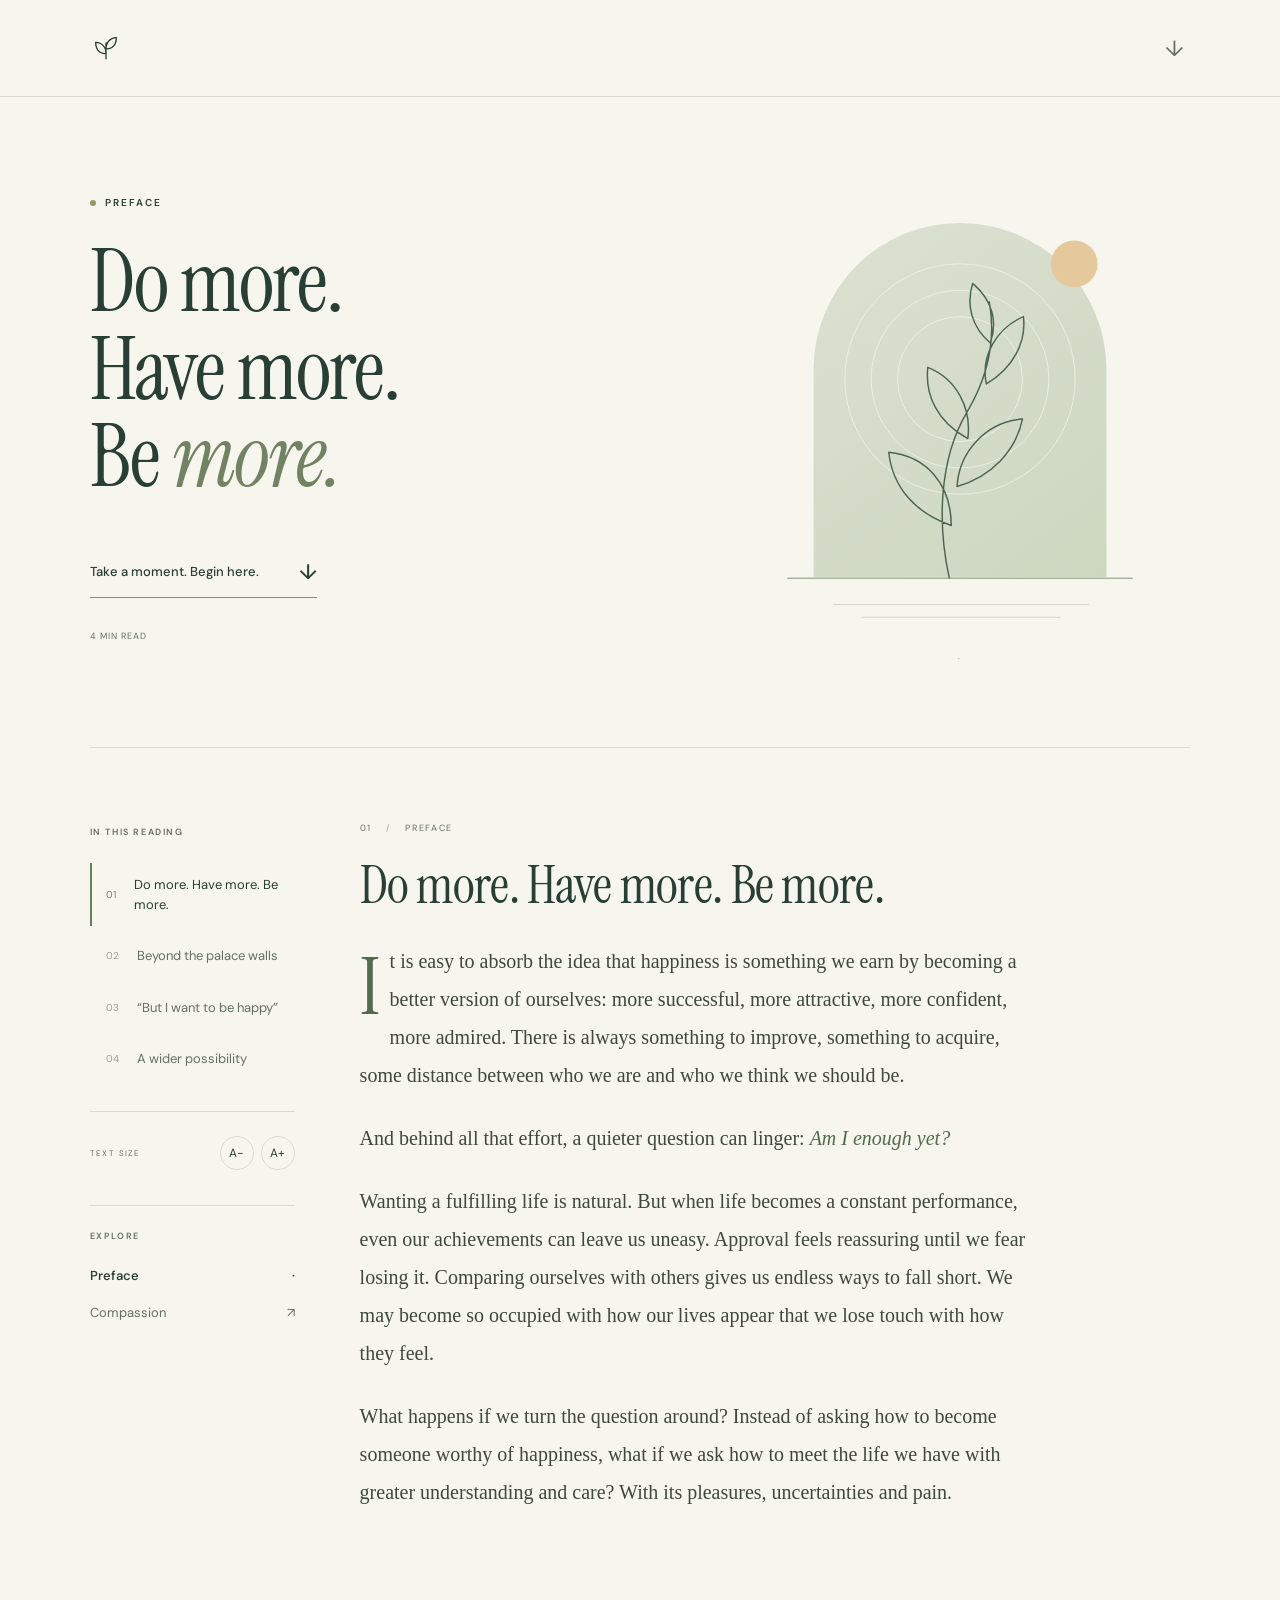
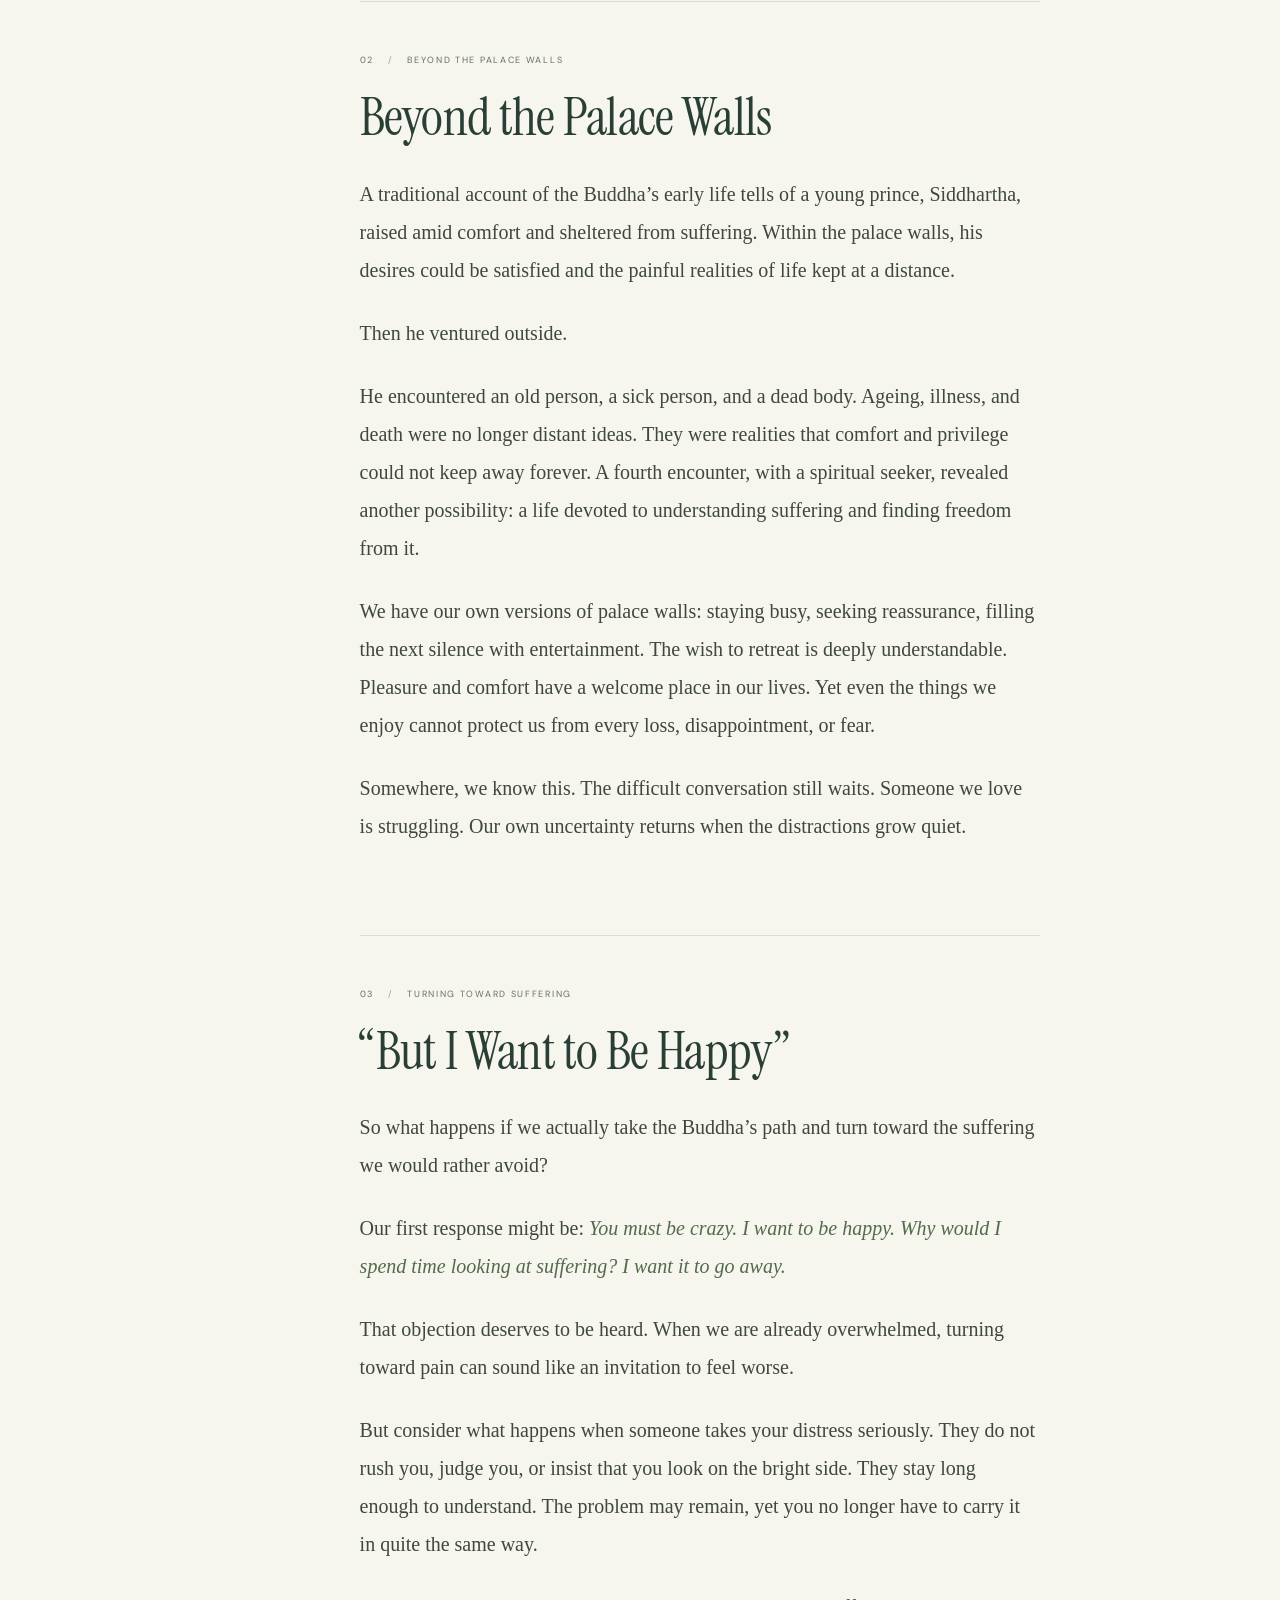
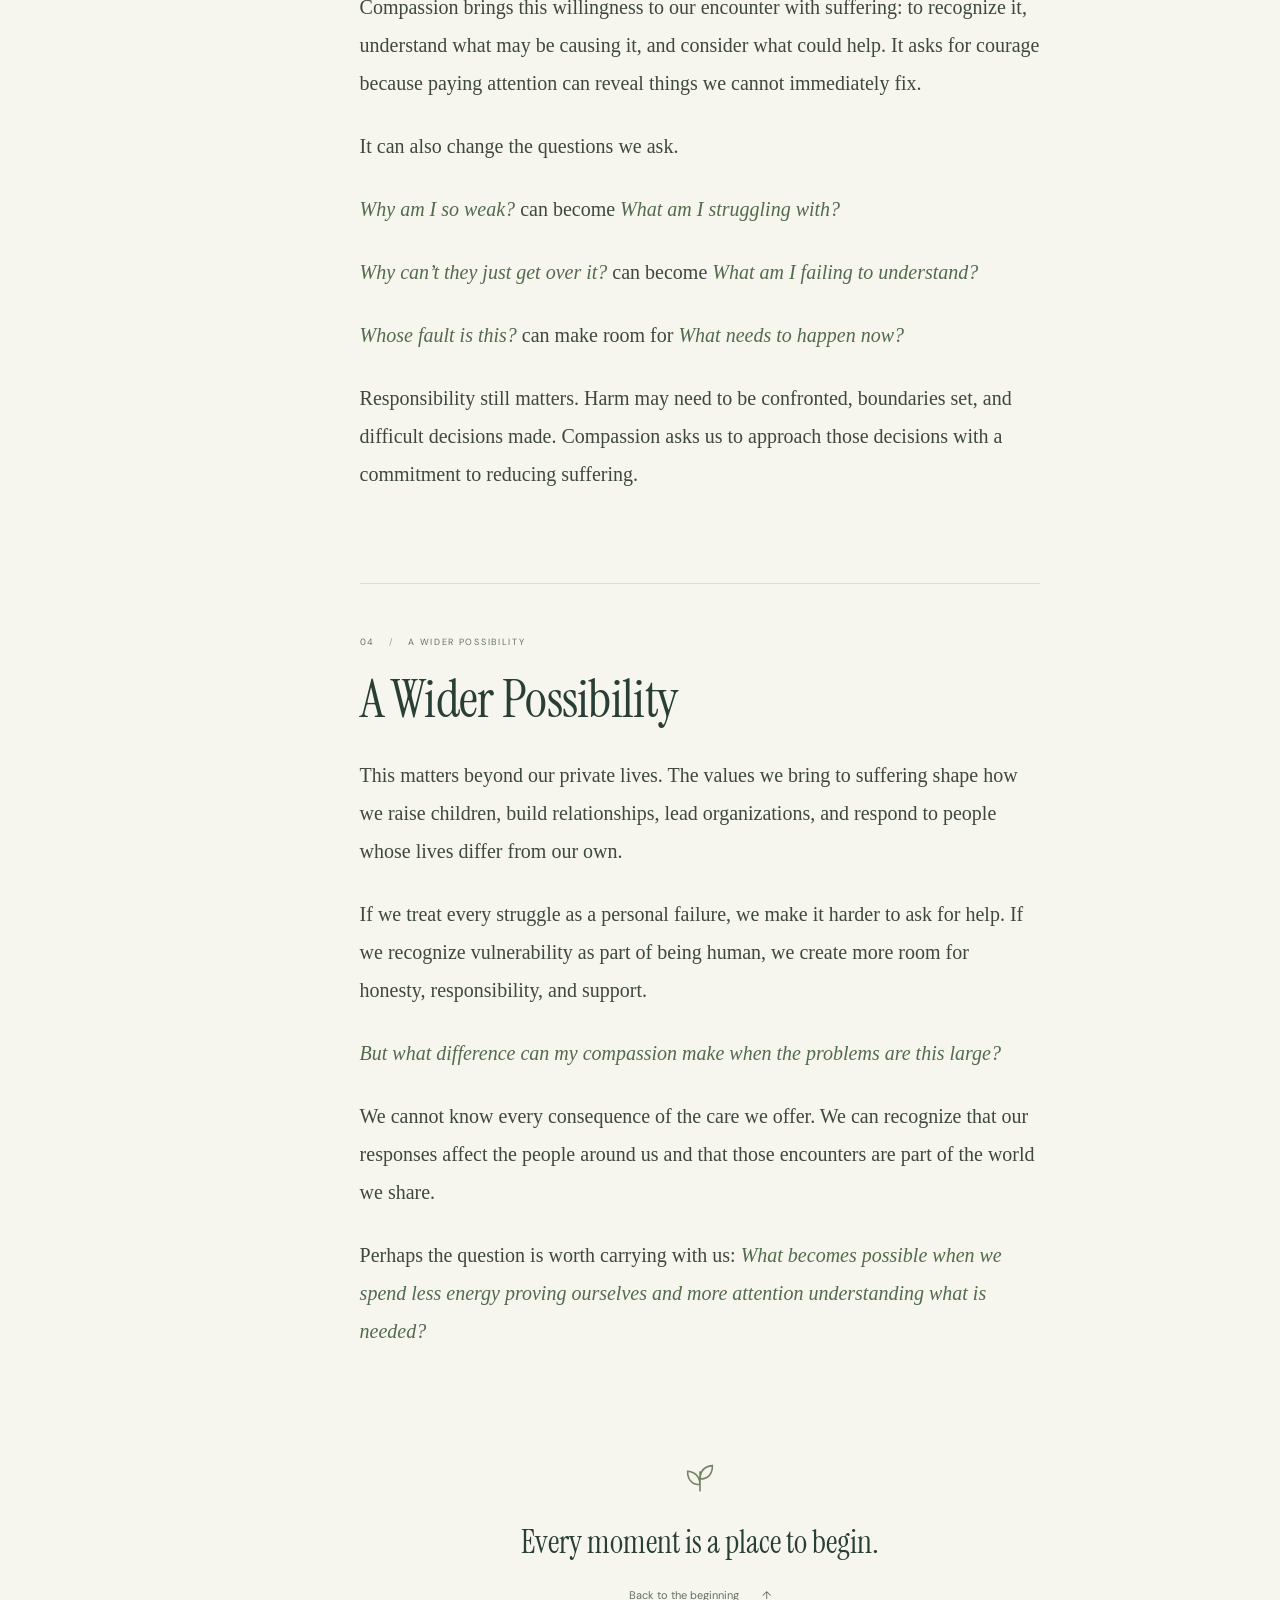
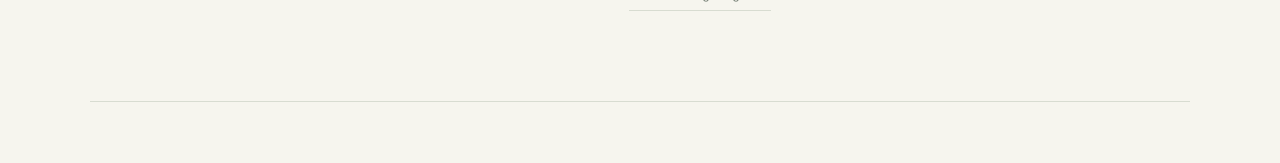
==== commit b9de8ef9: "Update index.html" ====
--- a/index.html
+++ b/index.html
@@ -3,7 +3,7 @@
 <head><meta charset="utf-8"><meta name="viewport" content="width=device-width,initial-scale=1"><meta name="theme-color" content="#f6f5ee"><meta name="description" content="A preface on happiness, suffering, and the possibility of meeting life with greater understanding and care. Explore compassion through a quiet reading."><title>Do more. Have more. Be more. — Preface</title><link rel="icon" href="data:image/svg+xml,%3Csvg xmlns='http://www.w3.org/2000/svg' viewBox='0 0 40 40'%3E%3Crect width='40' height='40' rx='20' fill='%232f493f'/%3E%3Cpath d='M20 30V13M20 23C10 23 10 13 10 13s10 0 10 10M20 19c0-10 10-10 10-10s0 10-10 10' fill='none' stroke='%23f6f5ee' stroke-width='2'/%3E%3C/svg%3E"><link rel="stylesheet" href="styles.css"><script src="script.js" defer></script></head>
 <body><a class="skip-link" href="#reading">Skip to the reading</a><div class="progress" aria-hidden="true"><div id="progress-bar"></div></div>
 <header class="site-header"><a class="wordmark" href="index.html" aria-label="Home — Preface"><svg viewBox="0 0 32 32" aria-hidden="true"><path d="M16 28V10M16 22C4 22 5 10 5 10s11 0 11 12M16 17C16 5 27 5 27 5s1 12-11 12"/></svg></a><a class="header-link" href="#reading" aria-label="Jump to the reading"><span aria-hidden="true">↓</span></a></header>
-<main id="top"><section class="hero" aria-labelledby="page-title"><div class="hero-copy"><div class="eyebrow"><span></span> PREFACE</div><h1 id="page-title">Do more.<br>Have more.<br>Be <em>more.</em></h1><p class="hero-description">What happens if we turn the question around?</p><a class="read-link" href="#reading">Take a moment. Begin here. <span aria-hidden="true">↓</span></a><div class="reading-meta">4 MIN READ</div></div>
+<main id="top"><section class="hero" aria-labelledby="page-title"><div class="hero-copy"><div class="eyebrow"><span></span> PREFACE</div><h1 id="page-title">Do more.<br>Have more.<br>Be <em>more.</em></h1><p class="hero-description"></p><a class="read-link" href="#reading">Take a moment. Begin here. <span aria-hidden="true">↓</span></a><div class="reading-meta">4 MIN READ</div></div>
 <div class="hero-art" aria-hidden="true"><svg viewBox="0 0 420 480" fill="none"><defs><linearGradient id="wash" x1="50" y1="0" x2="390" y2="450" gradientUnits="userSpaceOnUse"><stop stop-color="#dde2d3"/><stop offset="1" stop-color="#cbd6be"/></linearGradient></defs><path d="M60 410V197a150 150 0 0 1 300 0v213Z" fill="url(#wash)"/><circle cx="210" cy="207" r="118" stroke="#f6f5ee" stroke-opacity=".7"/><circle cx="210" cy="207" r="91" stroke="#f6f5ee" stroke-opacity=".7"/><circle cx="210" cy="207" r="64" stroke="#f6f5ee" stroke-opacity=".7"/><path d="M199 411c-12-55-11-121 18-170 19-32 31-69 23-113M201 357c-37-13-60-39-64-75 39 4 64 33 64 75ZM207 317c35-10 60-36 67-69-37 3-65 33-67 69ZM218 268c-31-17-44-44-41-73 30 12 45 42 41 73ZM237 212c28-17 41-43 38-69-28 12-44 41-38 69ZM241 170c-19-16-25-39-18-61 20 17 26 39 18 61Z" stroke="#4c6553" stroke-width="1.5" stroke-linecap="round" stroke-linejoin="round"/><path d="M33 411h354" stroke="#81917a"/><circle cx="327" cy="89" r="24" fill="#e5c89b"/><path d="M80 438h262" stroke="#d2d7c6"/><path d="M109 451h204" stroke="#d2d7c6"/></svg><span>.</span></div></section>
 <div class="reading-layout" id="reading"><aside class="contents"><div class="eyebrow">IN THIS READING</div><nav aria-label="Chapters"><a href="#do-more-have-more-be-more" aria-current="location"><span>01</span>Do more. Have more. Be more.</a><a href="#beyond-the-palace-walls"><span>02</span>Beyond the palace walls</a><a href="#but-i-want-to-be-happy"><span>03</span>“But I want to be happy”</a><a href="#a-wider-possibility"><span>04</span>A wider possibility</a></nav><div class="reader-tools"><span>TEXT SIZE</span><div><button type="button" id="smaller" aria-label="Decrease text size">A−</button><button type="button" id="larger" aria-label="Increase text size">A+</button></div><output id="size-status" class="sr-only" aria-live="polite">Text size: standard</output></div><div class="topic-links" aria-label="Explore topics"><div class="eyebrow">EXPLORE</div><a href="index.html#reading" aria-current="page">Preface <span aria-hidden="true">·</span></a><a href="compassion.html">Compassion <span aria-hidden="true">↗</span></a></div></aside><article class="article" aria-label="Preface"><section class="chapter" id="do-more-have-more-be-more" aria-labelledby="heading-0"><div class="chapter-label">01 <span> / </span> PREFACE</div><h2 id="heading-0">Do more. Have more. Be more.</h2><p class="opening">It is easy to absorb the idea that happiness is something we earn by becoming a better version of ourselves: more successful, more attractive, more confident, more admired. There is always something to improve, something to acquire, some distance between who we are and who we think we should be.</p>
 <p class="">And behind all that effort, a quieter question can linger: <em class="inner-question">Am I enough yet?</em></p>
@@ -29,4 +29,4 @@
 <p class=""><em class="inner-question">But what difference can my compassion make when the problems are this large?</em></p>
 <p class="">We cannot know every consequence of the care we offer. We can recognize that our responses affect the people around us and that those encounters are part of the world we share.</p>
 <p class="">Perhaps the question is worth carrying with us: <em class="inner-question">What becomes possible when we spend less energy proving ourselves and more attention understanding what is needed?</em></p></section><div class="closing"><svg viewBox="0 0 32 32" aria-hidden="true"><path d="M16 28V10M16 22C4 22 5 10 5 10s11 0 11 12M16 17C16 5 27 5 27 5s1 12-11 12"/></svg><p>Every moment is a place to begin.</p><a href="#top">Back to the beginning <span aria-hidden="true">↑</span></a></div></article></div></main>
-<footer aria-hidden="true"></footer></body></html>+<footer aria-hidden="true"></footer></body></html>
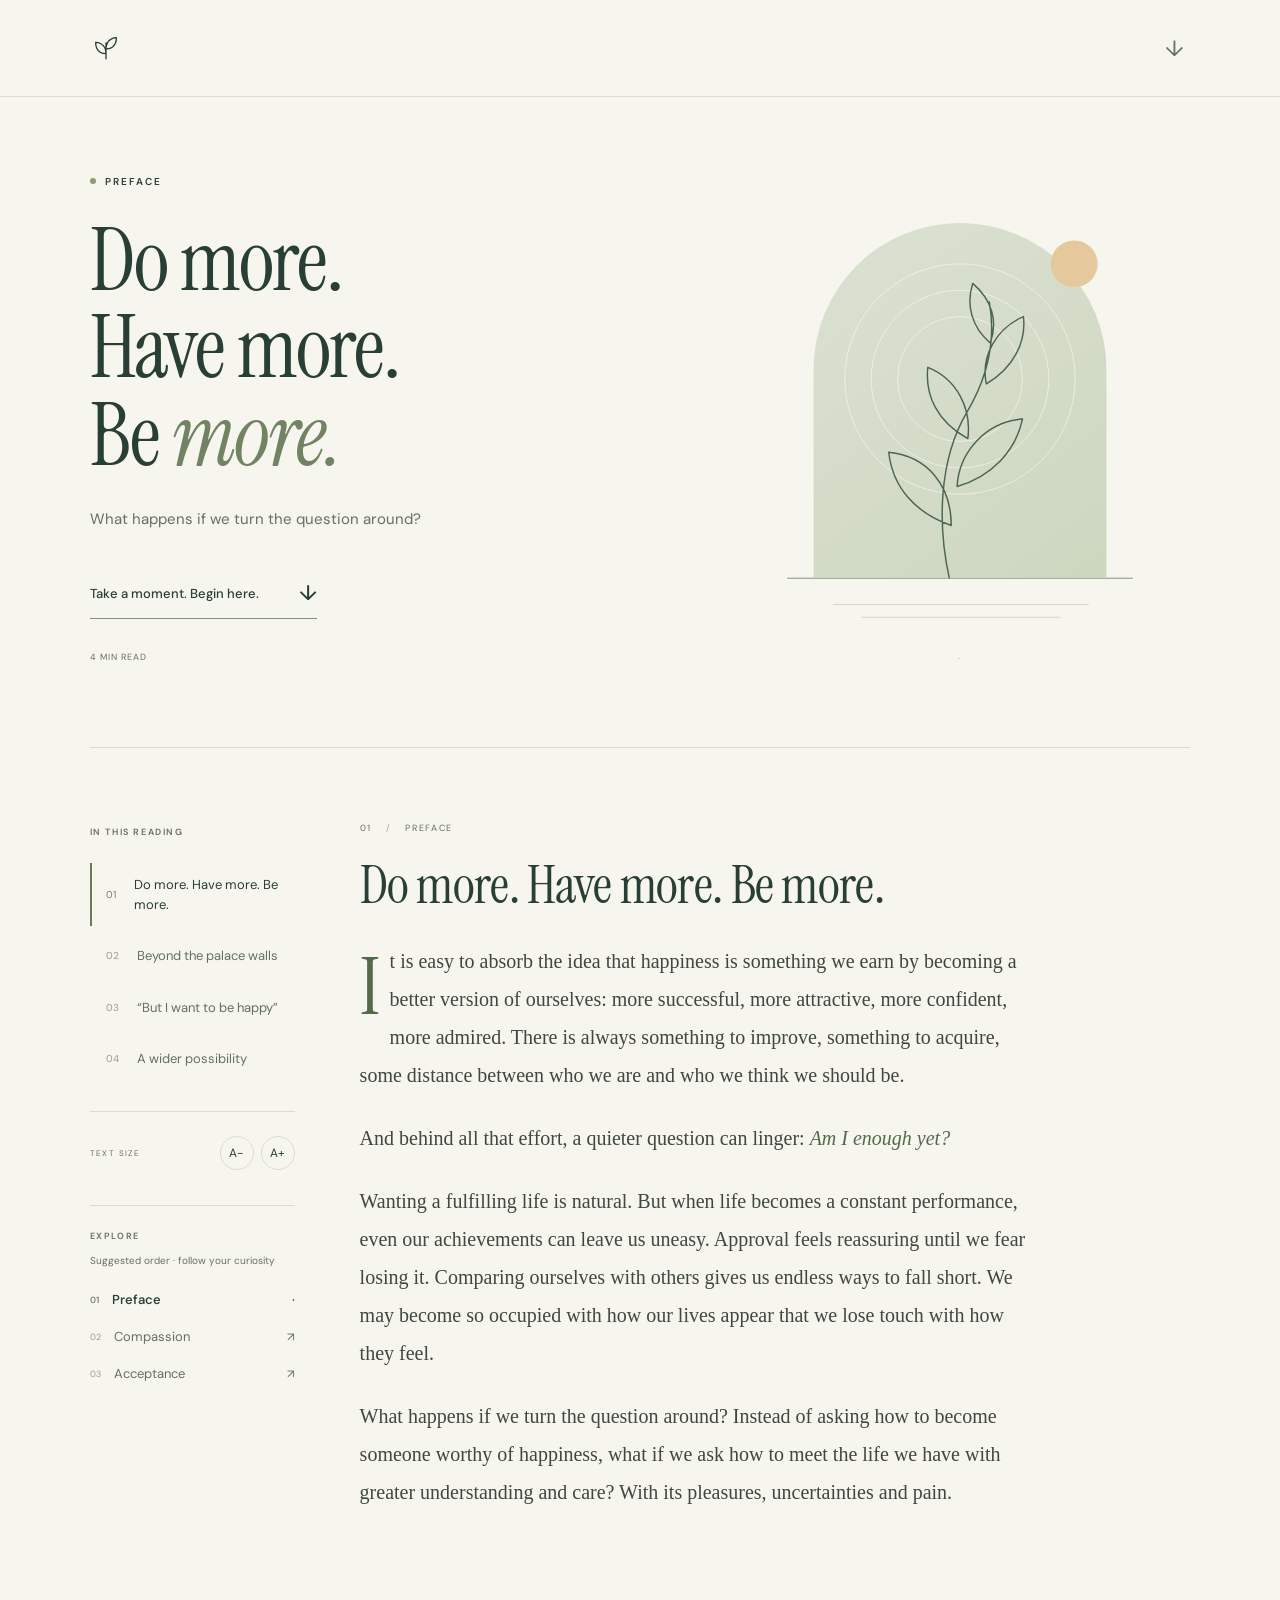
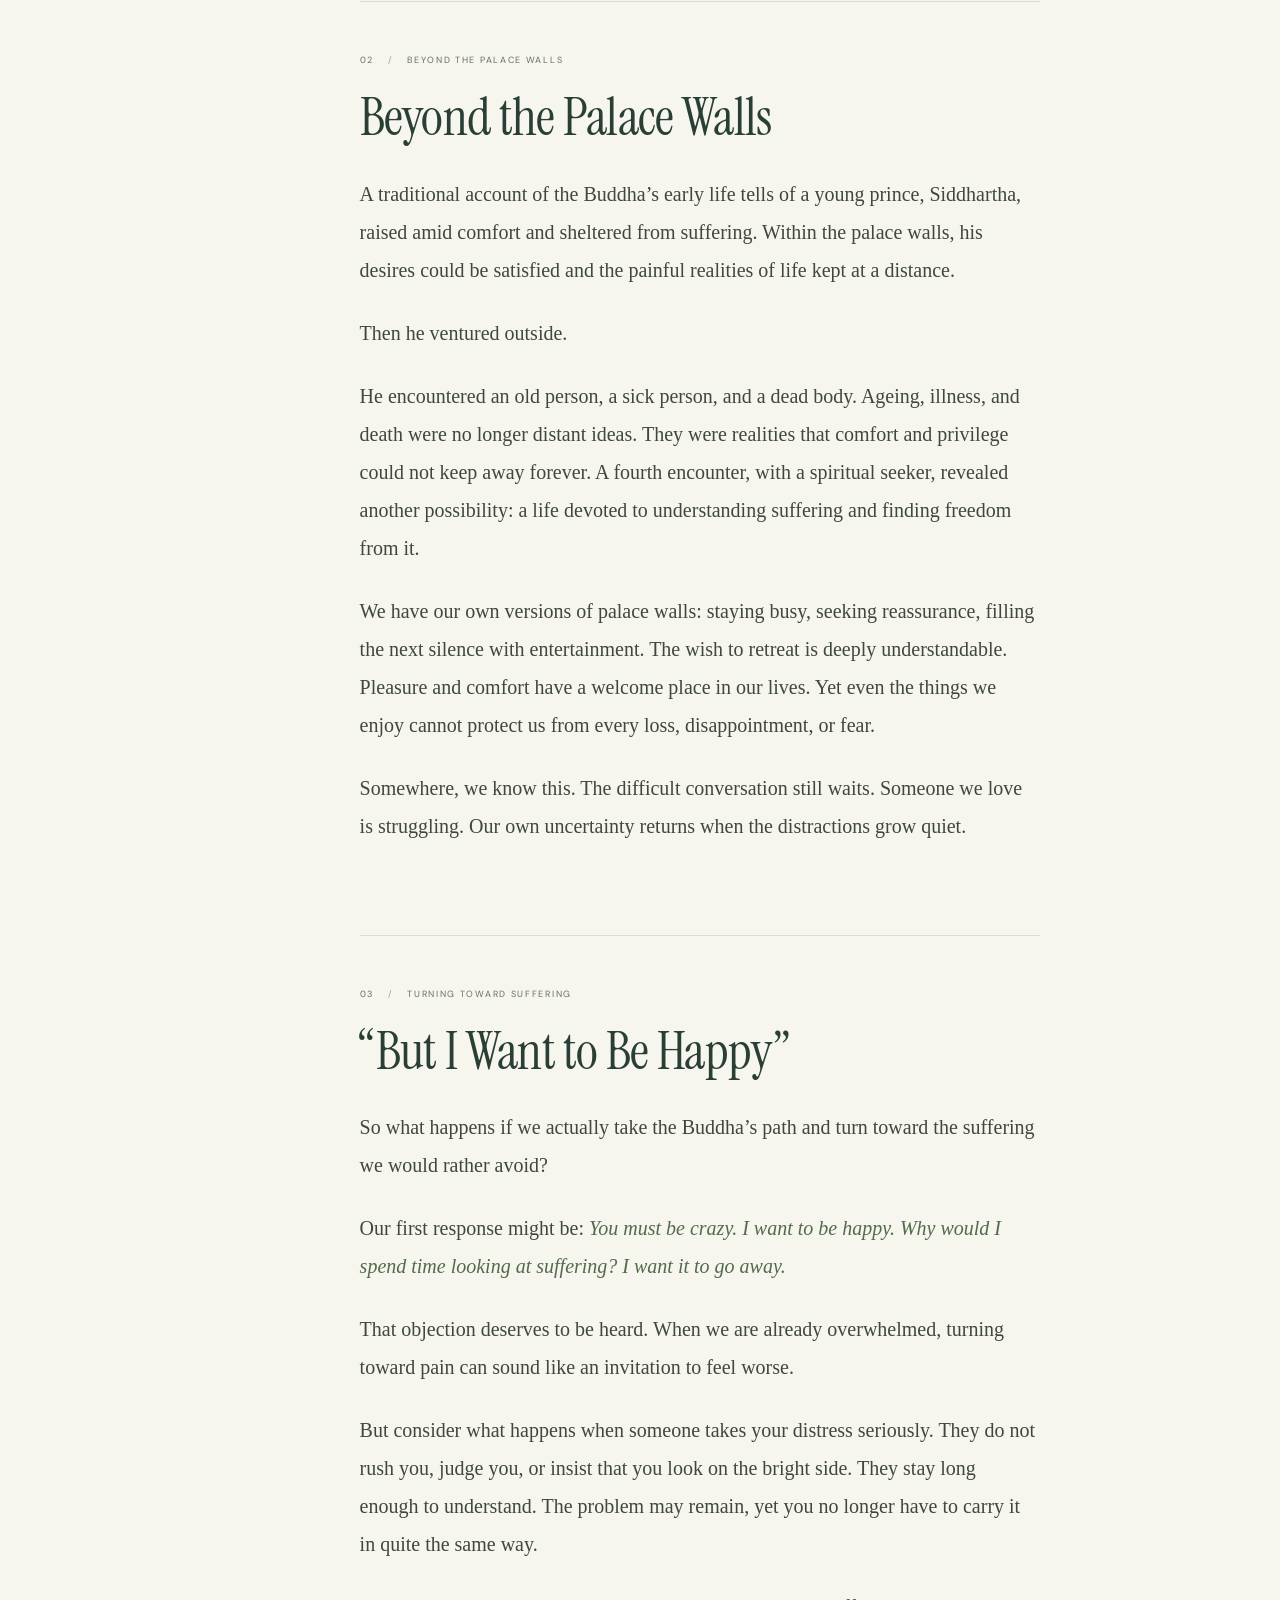
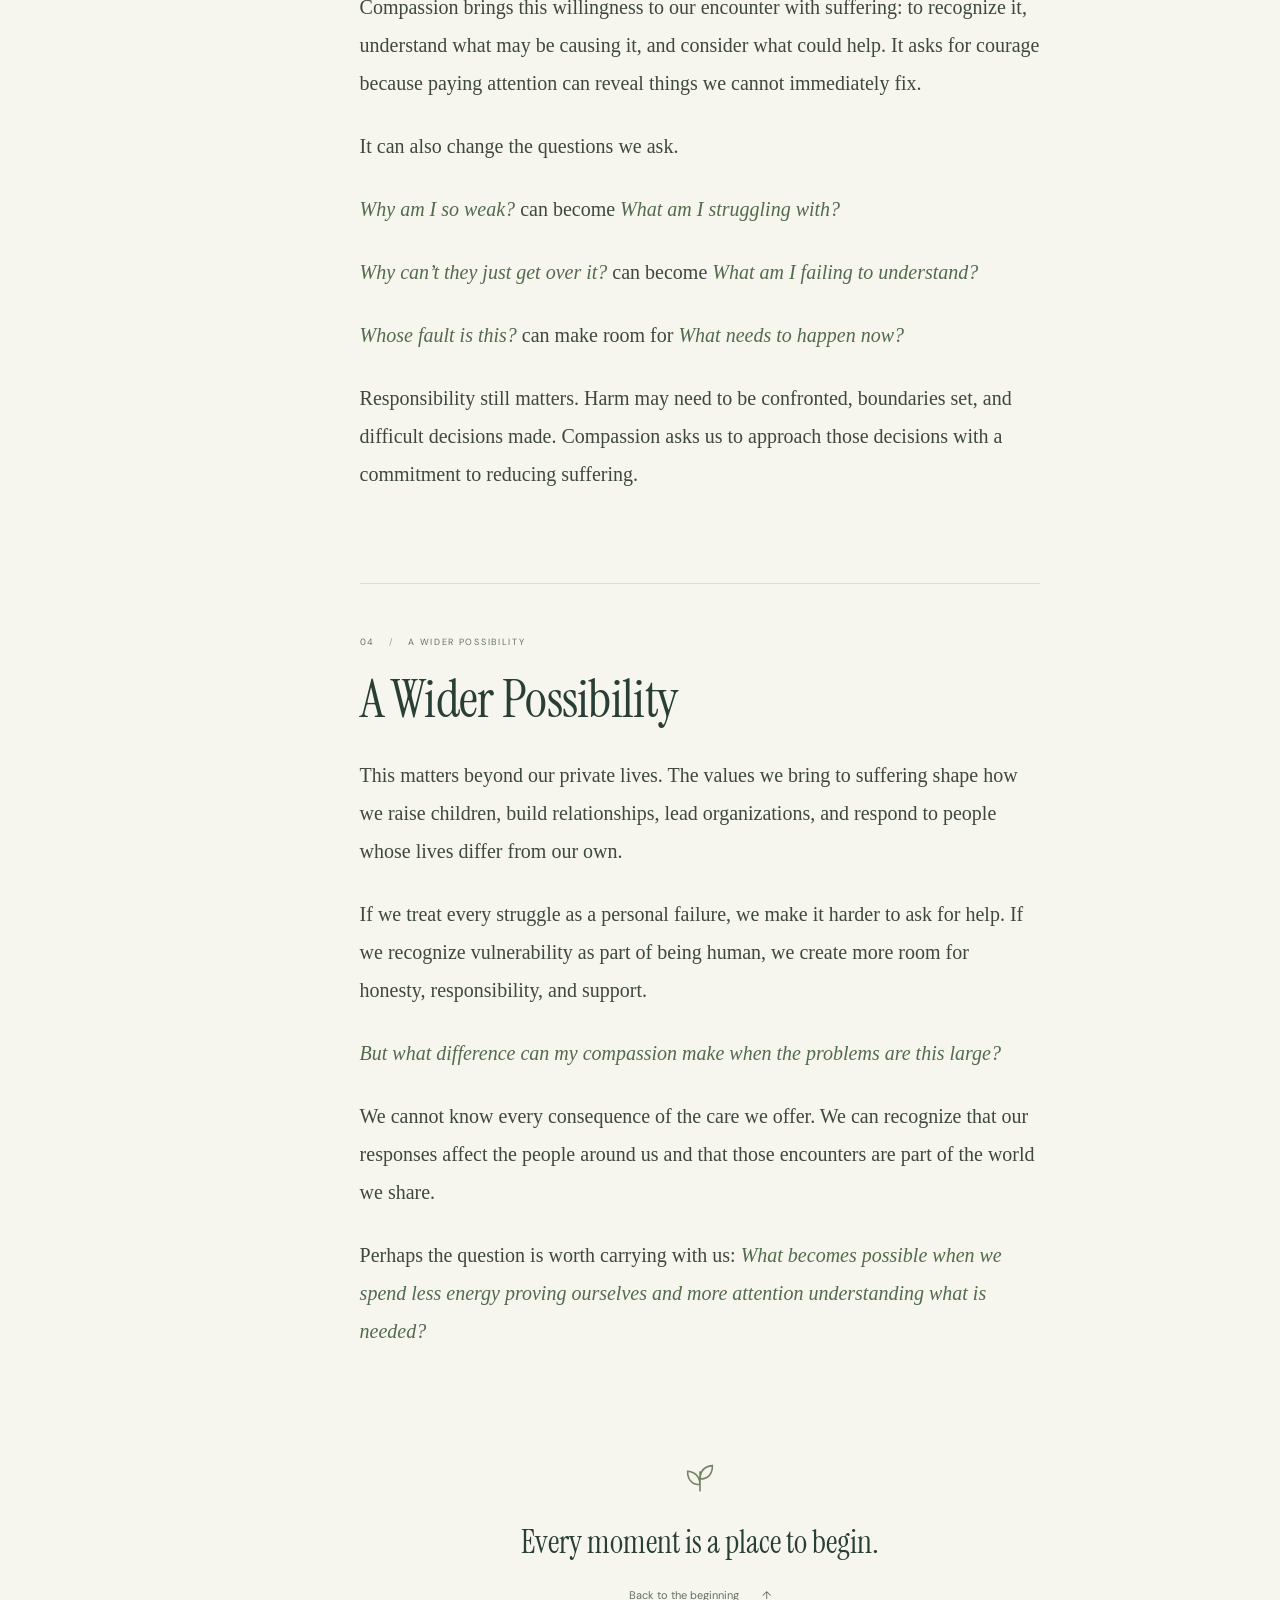
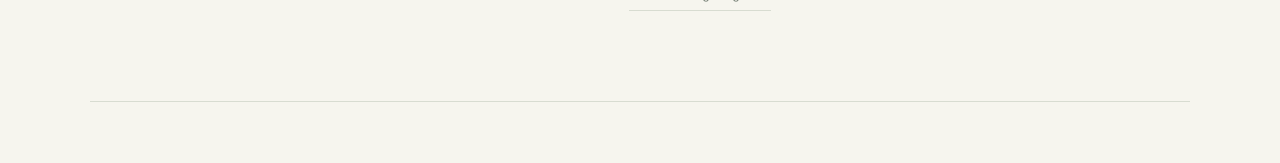
==== commit c0902682: "Add files via upload" ====
--- a/index.html
+++ b/index.html
@@ -3,9 +3,9 @@
 <head><meta charset="utf-8"><meta name="viewport" content="width=device-width,initial-scale=1"><meta name="theme-color" content="#f6f5ee"><meta name="description" content="A preface on happiness, suffering, and the possibility of meeting life with greater understanding and care. Explore compassion through a quiet reading."><title>Do more. Have more. Be more. — Preface</title><link rel="icon" href="data:image/svg+xml,%3Csvg xmlns='http://www.w3.org/2000/svg' viewBox='0 0 40 40'%3E%3Crect width='40' height='40' rx='20' fill='%232f493f'/%3E%3Cpath d='M20 30V13M20 23C10 23 10 13 10 13s10 0 10 10M20 19c0-10 10-10 10-10s0 10-10 10' fill='none' stroke='%23f6f5ee' stroke-width='2'/%3E%3C/svg%3E"><link rel="stylesheet" href="styles.css"><script src="script.js" defer></script></head>
 <body><a class="skip-link" href="#reading">Skip to the reading</a><div class="progress" aria-hidden="true"><div id="progress-bar"></div></div>
 <header class="site-header"><a class="wordmark" href="index.html" aria-label="Home — Preface"><svg viewBox="0 0 32 32" aria-hidden="true"><path d="M16 28V10M16 22C4 22 5 10 5 10s11 0 11 12M16 17C16 5 27 5 27 5s1 12-11 12"/></svg></a><a class="header-link" href="#reading" aria-label="Jump to the reading"><span aria-hidden="true">↓</span></a></header>
-<main id="top"><section class="hero" aria-labelledby="page-title"><div class="hero-copy"><div class="eyebrow"><span></span> PREFACE</div><h1 id="page-title">Do more.<br>Have more.<br>Be <em>more.</em></h1><p class="hero-description"></p><a class="read-link" href="#reading">Take a moment. Begin here. <span aria-hidden="true">↓</span></a><div class="reading-meta">4 MIN READ</div></div>
+<main id="top"><section class="hero" aria-labelledby="page-title"><div class="hero-copy"><div class="eyebrow"><span></span> PREFACE</div><h1 id="page-title">Do more.<br>Have more.<br>Be <em>more.</em></h1><p class="hero-description">What happens if we turn the question around?</p><a class="read-link" href="#reading">Take a moment. Begin here. <span aria-hidden="true">↓</span></a><div class="reading-meta">4 MIN READ</div></div>
 <div class="hero-art" aria-hidden="true"><svg viewBox="0 0 420 480" fill="none"><defs><linearGradient id="wash" x1="50" y1="0" x2="390" y2="450" gradientUnits="userSpaceOnUse"><stop stop-color="#dde2d3"/><stop offset="1" stop-color="#cbd6be"/></linearGradient></defs><path d="M60 410V197a150 150 0 0 1 300 0v213Z" fill="url(#wash)"/><circle cx="210" cy="207" r="118" stroke="#f6f5ee" stroke-opacity=".7"/><circle cx="210" cy="207" r="91" stroke="#f6f5ee" stroke-opacity=".7"/><circle cx="210" cy="207" r="64" stroke="#f6f5ee" stroke-opacity=".7"/><path d="M199 411c-12-55-11-121 18-170 19-32 31-69 23-113M201 357c-37-13-60-39-64-75 39 4 64 33 64 75ZM207 317c35-10 60-36 67-69-37 3-65 33-67 69ZM218 268c-31-17-44-44-41-73 30 12 45 42 41 73ZM237 212c28-17 41-43 38-69-28 12-44 41-38 69ZM241 170c-19-16-25-39-18-61 20 17 26 39 18 61Z" stroke="#4c6553" stroke-width="1.5" stroke-linecap="round" stroke-linejoin="round"/><path d="M33 411h354" stroke="#81917a"/><circle cx="327" cy="89" r="24" fill="#e5c89b"/><path d="M80 438h262" stroke="#d2d7c6"/><path d="M109 451h204" stroke="#d2d7c6"/></svg><span>.</span></div></section>
-<div class="reading-layout" id="reading"><aside class="contents"><div class="eyebrow">IN THIS READING</div><nav aria-label="Chapters"><a href="#do-more-have-more-be-more" aria-current="location"><span>01</span>Do more. Have more. Be more.</a><a href="#beyond-the-palace-walls"><span>02</span>Beyond the palace walls</a><a href="#but-i-want-to-be-happy"><span>03</span>“But I want to be happy”</a><a href="#a-wider-possibility"><span>04</span>A wider possibility</a></nav><div class="reader-tools"><span>TEXT SIZE</span><div><button type="button" id="smaller" aria-label="Decrease text size">A−</button><button type="button" id="larger" aria-label="Increase text size">A+</button></div><output id="size-status" class="sr-only" aria-live="polite">Text size: standard</output></div><div class="topic-links" aria-label="Explore topics"><div class="eyebrow">EXPLORE</div><a href="index.html#reading" aria-current="page">Preface <span aria-hidden="true">·</span></a><a href="compassion.html">Compassion <span aria-hidden="true">↗</span></a></div></aside><article class="article" aria-label="Preface"><section class="chapter" id="do-more-have-more-be-more" aria-labelledby="heading-0"><div class="chapter-label">01 <span> / </span> PREFACE</div><h2 id="heading-0">Do more. Have more. Be more.</h2><p class="opening">It is easy to absorb the idea that happiness is something we earn by becoming a better version of ourselves: more successful, more attractive, more confident, more admired. There is always something to improve, something to acquire, some distance between who we are and who we think we should be.</p>
+<div class="reading-layout" id="reading"><aside class="contents"><div class="eyebrow">IN THIS READING</div><nav aria-label="Chapters"><a href="#do-more-have-more-be-more" aria-current="location"><span>01</span>Do more. Have more. Be more.</a><a href="#beyond-the-palace-walls"><span>02</span>Beyond the palace walls</a><a href="#but-i-want-to-be-happy"><span>03</span>“But I want to be happy”</a><a href="#a-wider-possibility"><span>04</span>A wider possibility</a></nav><div class="reader-tools"><span>TEXT SIZE</span><div><button type="button" id="smaller" aria-label="Decrease text size">A−</button><button type="button" id="larger" aria-label="Increase text size">A+</button></div><output id="size-status" class="sr-only" aria-live="polite">Text size: standard</output></div><div class="topic-links" aria-label="Explore readings in suggested order"><div class="eyebrow">EXPLORE</div><p class="reading-order">Suggested order · follow your curiosity</p><a href="index.html" aria-current="page"><span class="topic-number" aria-hidden="true">01</span><span class="topic-title">Preface</span><span class="topic-marker" aria-hidden="true">·</span></a><a href="compassion.html"><span class="topic-number" aria-hidden="true">02</span><span class="topic-title">Compassion</span><span class="topic-marker" aria-hidden="true">↗</span></a><a href="acceptance.html"><span class="topic-number" aria-hidden="true">03</span><span class="topic-title">Acceptance</span><span class="topic-marker" aria-hidden="true">↗</span></a></div></aside><article class="article" aria-label="Preface"><section class="chapter" id="do-more-have-more-be-more" aria-labelledby="heading-0"><div class="chapter-label">01 <span> / </span> PREFACE</div><h2 id="heading-0">Do more. Have more. Be more.</h2><p class="opening">It is easy to absorb the idea that happiness is something we earn by becoming a better version of ourselves: more successful, more attractive, more confident, more admired. There is always something to improve, something to acquire, some distance between who we are and who we think we should be.</p>
 <p class="">And behind all that effort, a quieter question can linger: <em class="inner-question">Am I enough yet?</em></p>
 <p class="">Wanting a fulfilling life is natural. But when life becomes a constant performance, even our achievements can leave us uneasy. Approval feels reassuring until we fear losing it. Comparing ourselves with others gives us endless ways to fall short. We may become so occupied with how our lives appear that we lose touch with how they feel.</p>
 <p class="">What happens if we turn the question around? Instead of asking how to become someone worthy of happiness, what if we ask how to meet the life we have with greater understanding and care? With its pleasures, uncertainties and pain.</p></section>
@@ -29,4 +29,4 @@
 <p class=""><em class="inner-question">But what difference can my compassion make when the problems are this large?</em></p>
 <p class="">We cannot know every consequence of the care we offer. We can recognize that our responses affect the people around us and that those encounters are part of the world we share.</p>
 <p class="">Perhaps the question is worth carrying with us: <em class="inner-question">What becomes possible when we spend less energy proving ourselves and more attention understanding what is needed?</em></p></section><div class="closing"><svg viewBox="0 0 32 32" aria-hidden="true"><path d="M16 28V10M16 22C4 22 5 10 5 10s11 0 11 12M16 17C16 5 27 5 27 5s1 12-11 12"/></svg><p>Every moment is a place to begin.</p><a href="#top">Back to the beginning <span aria-hidden="true">↑</span></a></div></article></div></main>
-<footer aria-hidden="true"></footer></body></html>
+<footer aria-hidden="true"></footer></body></html>
--- a/styles.css
+++ b/styles.css
@@ -6,3 +6,8 @@
 /* Quiet topic navigation and the reader's inner questions. */
 .wordmark,.header-link{min-width:32px;min-height:32px;display:inline-flex;align-items:center;justify-content:center}.header-link span{margin-left:0;font-size:22px}.topic-links{margin-top:35px;padding-top:24px;border-top:1px solid var(--line);max-width:205px}.topic-links .eyebrow{color:var(--muted);font-size:9px;letter-spacing:1.6px;margin-bottom:15px}.topic-links>a{display:flex;justify-content:space-between;gap:16px;padding:10px 0;font-size:13px;color:var(--muted)}.topic-links>a:hover,.topic-links>a[aria-current="page"]{color:var(--ink)}.topic-links>a[aria-current="page"]{font-weight:550}.chapter h2{margin-bottom:28px}.chapter h2:has(+.chapter-deck){margin-bottom:10px}.inner-question{color:#536b4c;font-style:italic}.contents nav a>span{flex-shrink:0}.contents nav a{line-height:1.5}
 @media(max-width:720px){.topic-links{max-width:none;margin-top:22px;padding-top:18px;display:flex;align-items:center;flex-wrap:wrap;gap:12px 24px}.topic-links .eyebrow{margin:0}.topic-links>a{gap:16px;font-size:12px}}
+
+/* Essay collection additions. */
+.reading-order{font-size:10px;line-height:1.65;color:var(--muted);margin:-4px 0 12px;max-width:185px}.topic-links>a{justify-content:flex-start;align-items:center;gap:12px}.topic-number{font-size:9px;letter-spacing:.6px;opacity:.65;font-variant-numeric:tabular-nums}.topic-title{flex:1}.topic-marker{font-size:12px}.references{margin:0 0 55px;border-top:1px solid var(--line);border-bottom:1px solid var(--line);font-family:var(--sans);color:var(--muted)}.references summary{padding:17px 0;font-size:11px;letter-spacing:.3px;cursor:pointer;list-style-position:inside}.references summary:hover{color:var(--ink)}.references[open] summary{color:var(--ink)}.reference-content{padding:0 0 20px}.reference-content h3{font-size:10px;letter-spacing:1px;text-transform:uppercase;font-weight:500;margin:15px 0}.reference-content ul{list-style:none;padding:0;margin:0}.reference-content li{margin:0 0 17px;font-size:12px;line-height:1.65;overflow-wrap:anywhere}.reference-author{display:block;font-size:10px;margin-bottom:3px;color:var(--muted)}.reference-content a{color:var(--ink);text-decoration:underline;text-decoration-color:var(--line);text-underline-offset:3px}.reference-content a:hover{text-decoration-color:var(--ink)}
+@media(max-width:720px){.topic-links{display:block}.topic-links .eyebrow{margin-bottom:12px}.reading-order{max-width:none}.topic-links>a{display:flex;max-width:300px;padding:10px 0;gap:12px}.references{margin-bottom:38px}}
+@media print{.references{display:none}}
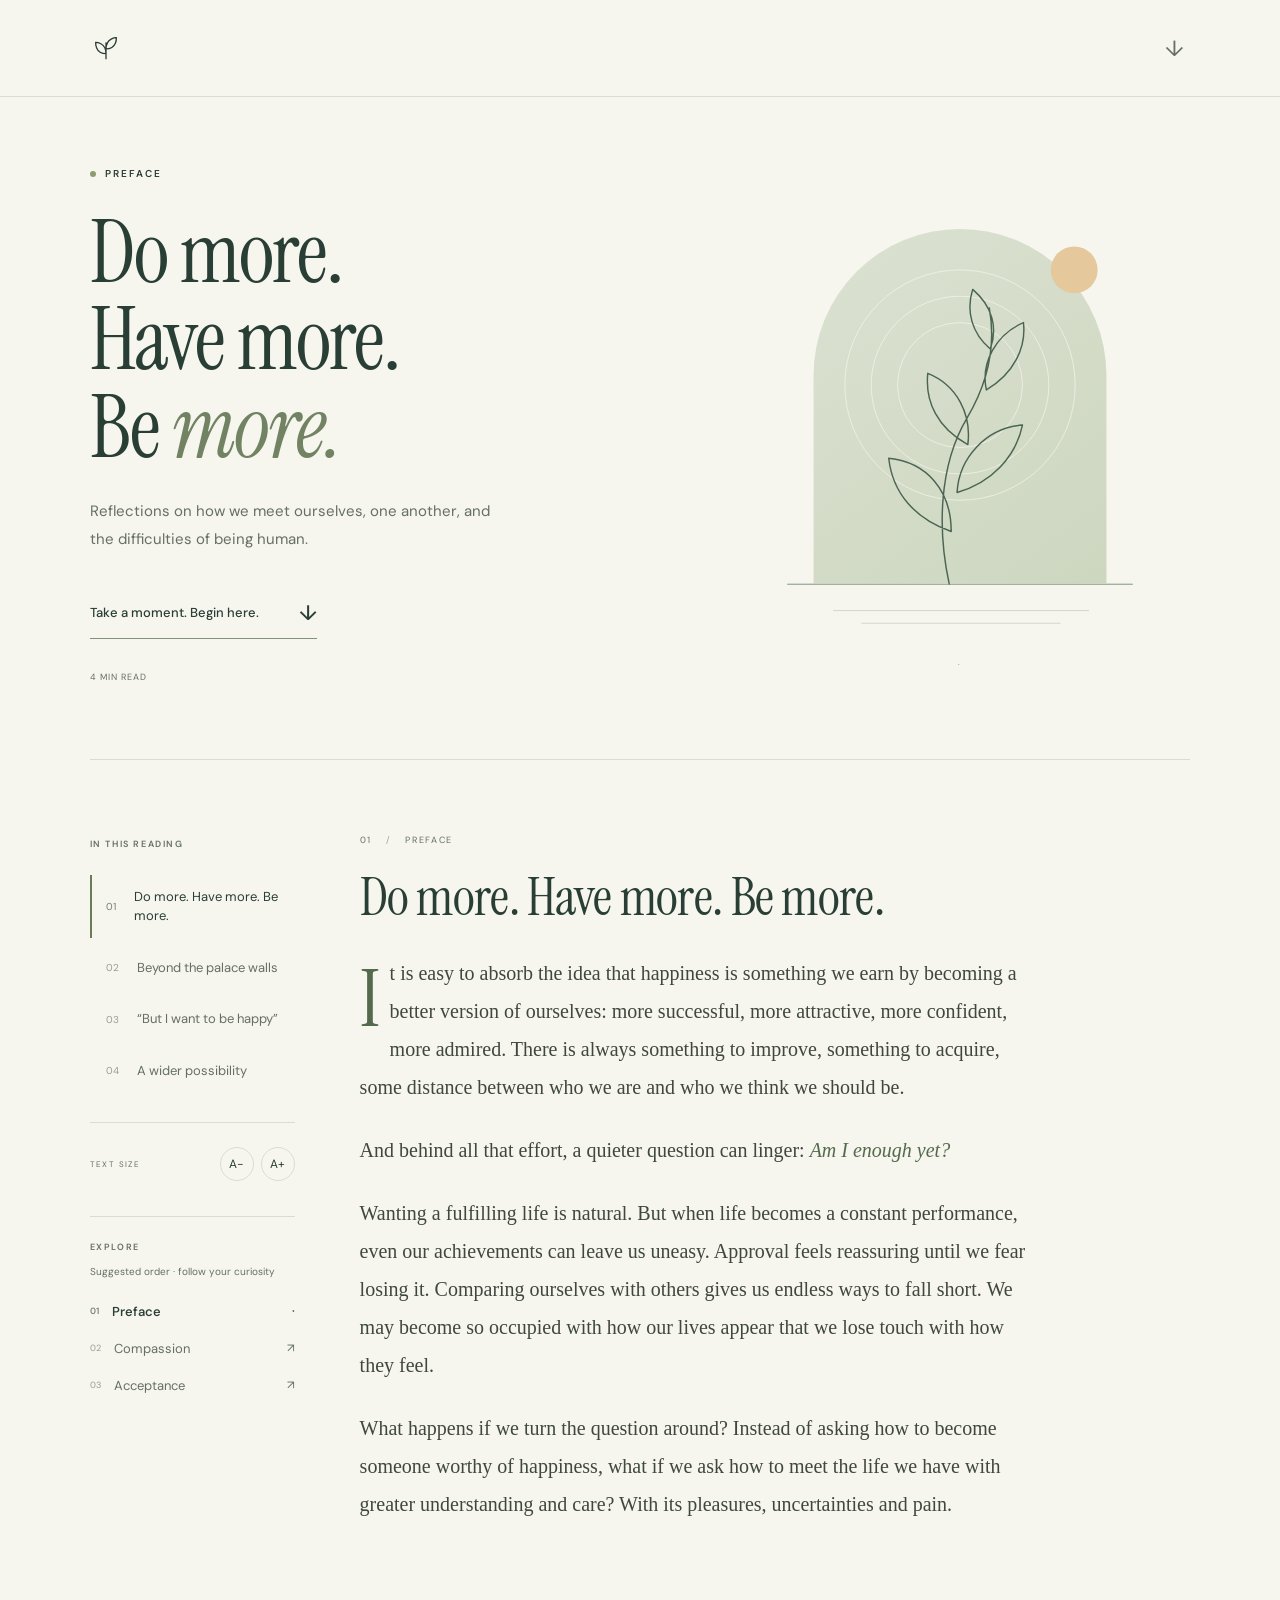
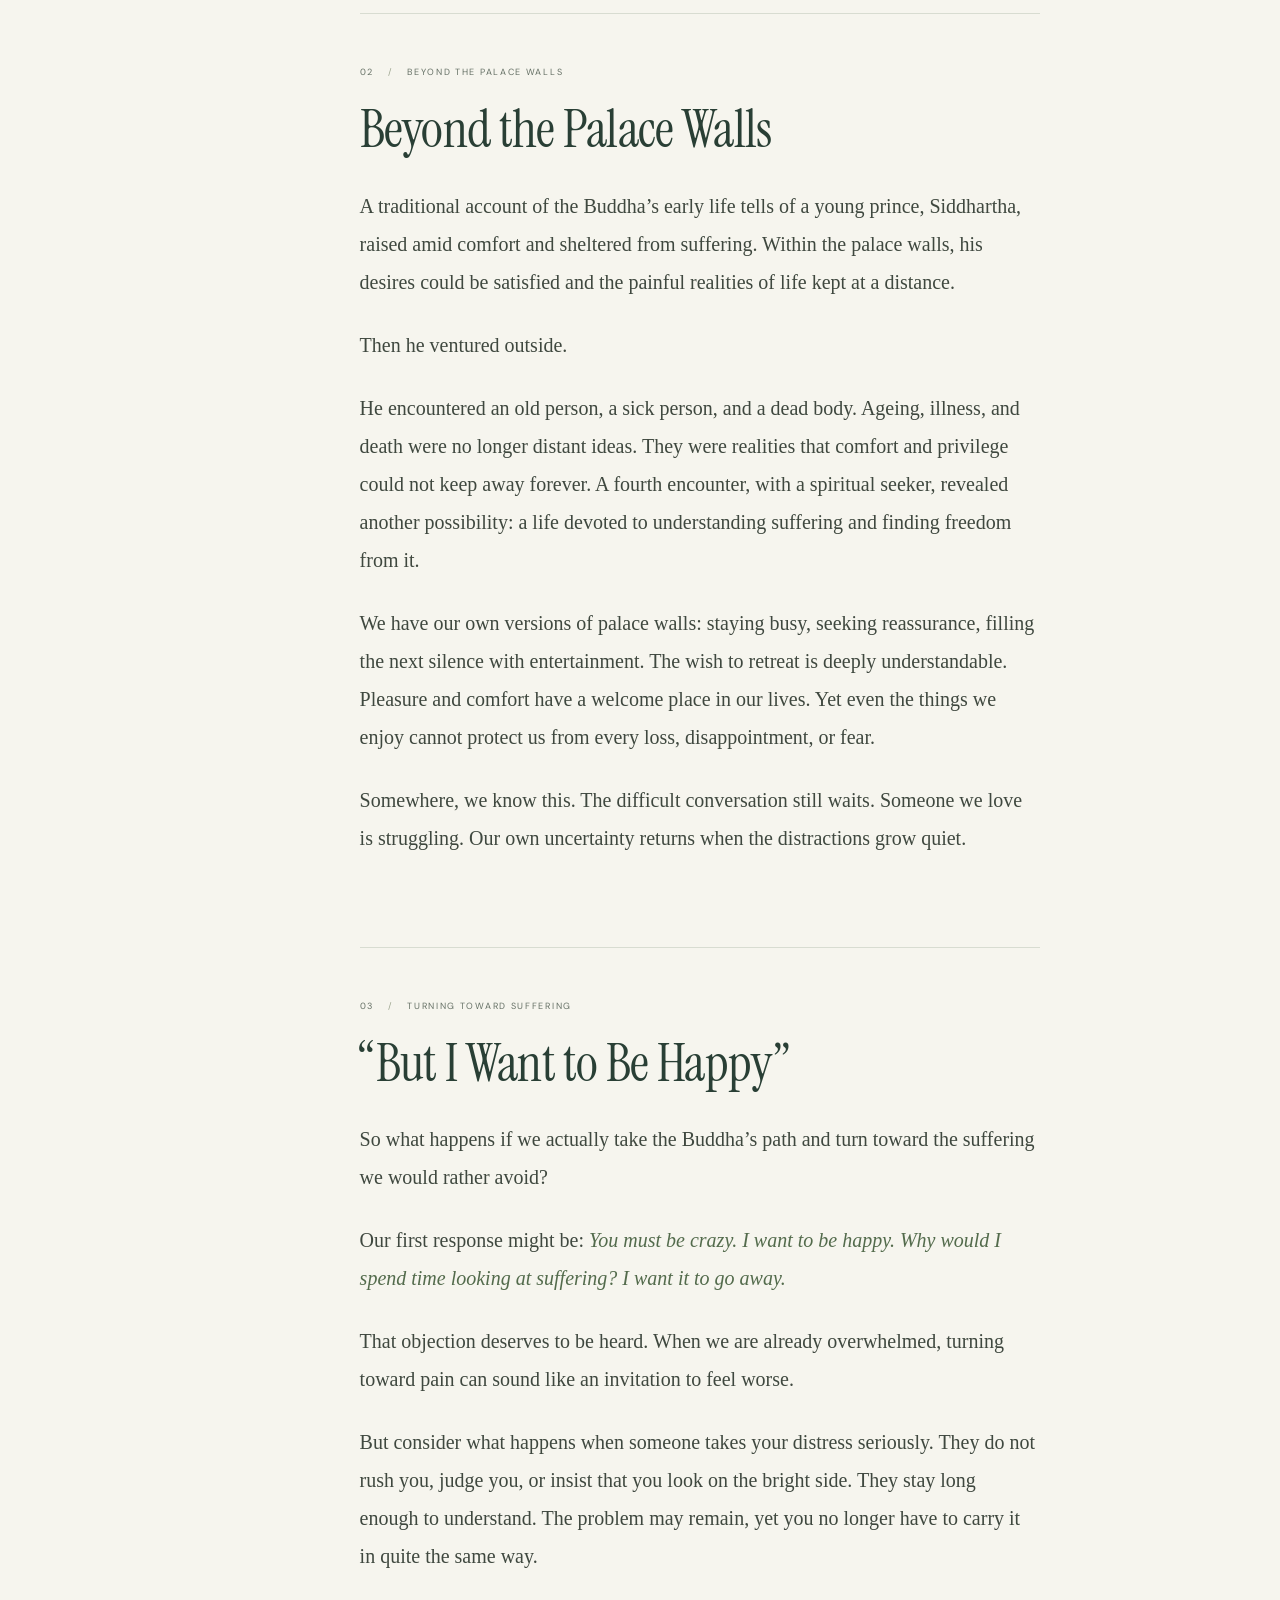
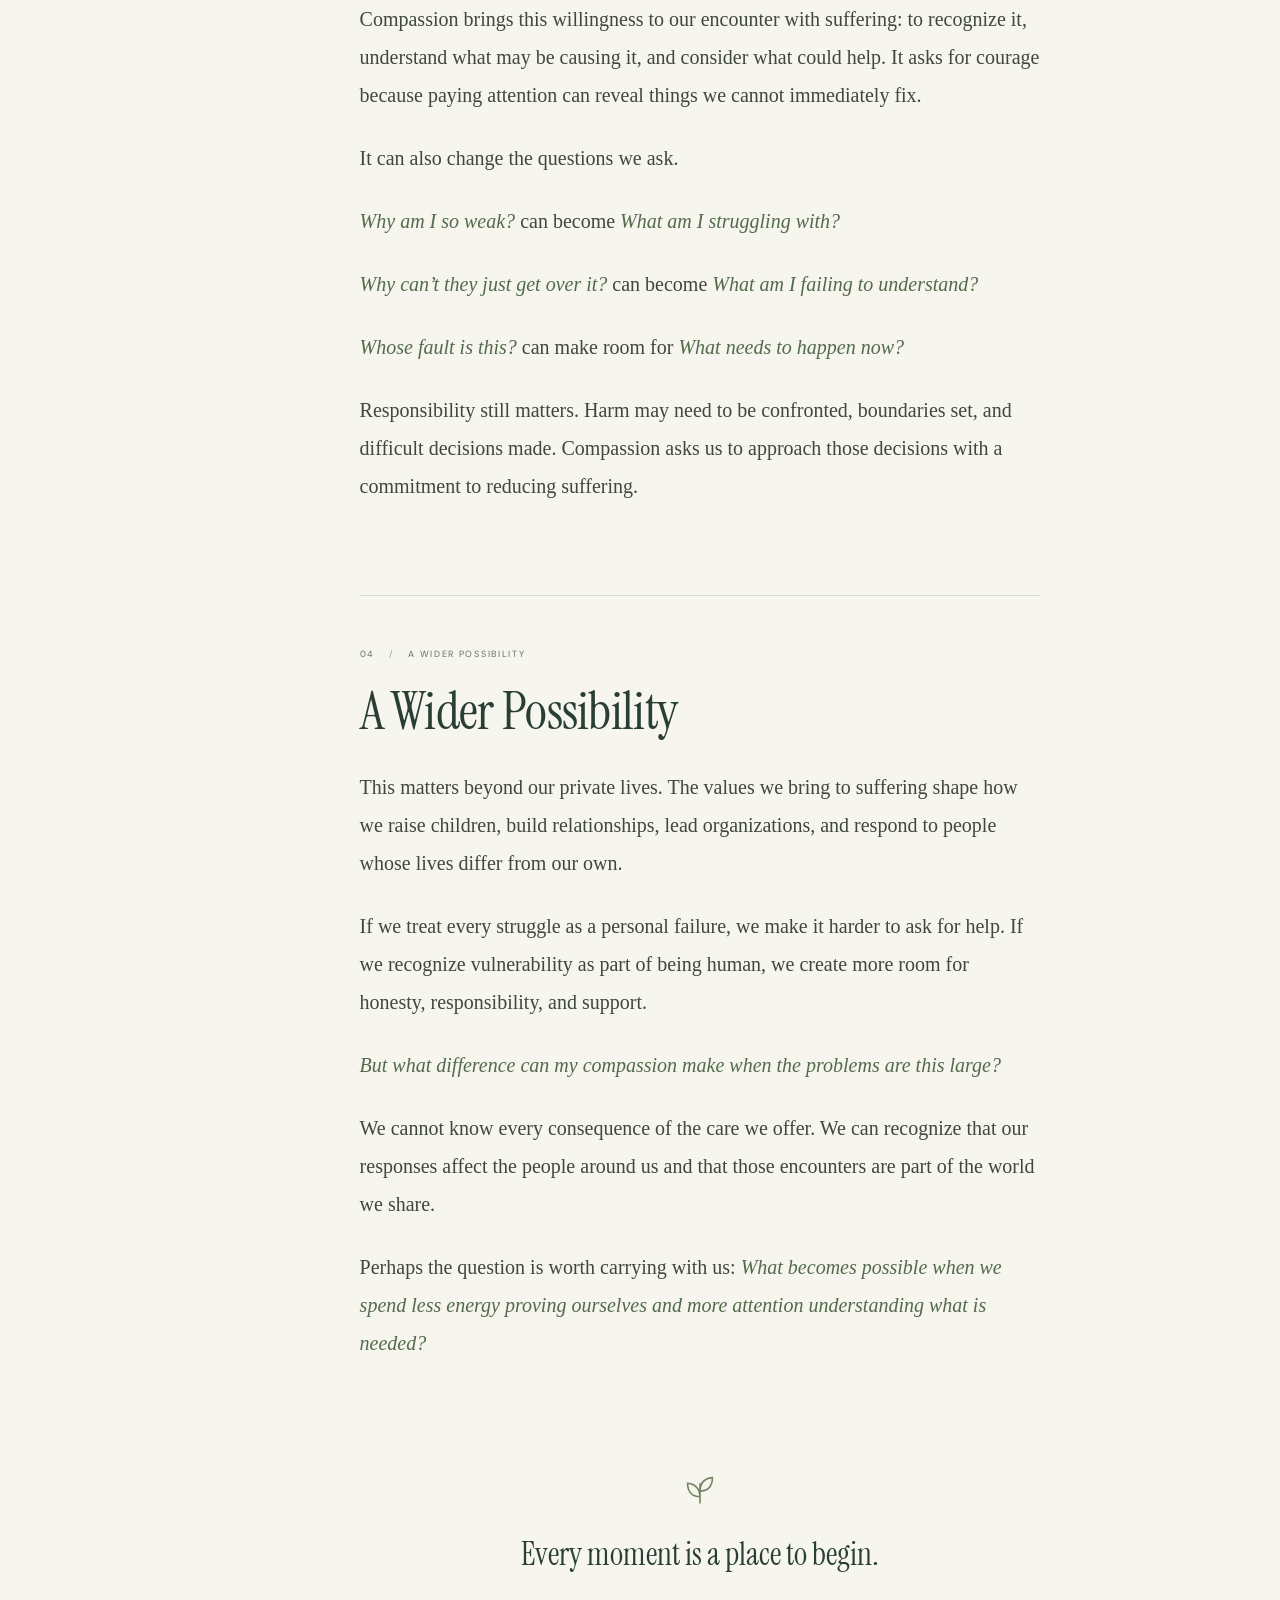
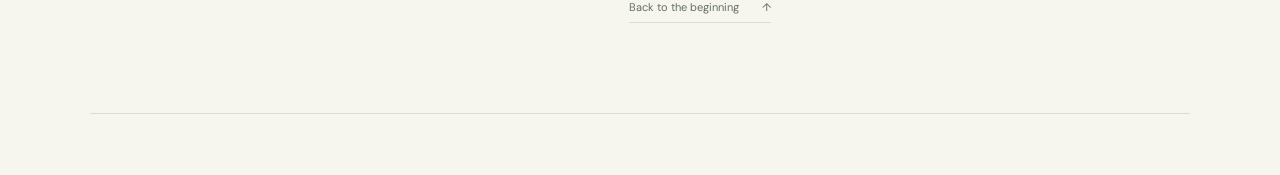
==== commit 215c1933: "Update index.html" ====
--- a/index.html
+++ b/index.html
@@ -3,7 +3,7 @@
 <head><meta charset="utf-8"><meta name="viewport" content="width=device-width,initial-scale=1"><meta name="theme-color" content="#f6f5ee"><meta name="description" content="A preface on happiness, suffering, and the possibility of meeting life with greater understanding and care. Explore compassion through a quiet reading."><title>Do more. Have more. Be more. — Preface</title><link rel="icon" href="data:image/svg+xml,%3Csvg xmlns='http://www.w3.org/2000/svg' viewBox='0 0 40 40'%3E%3Crect width='40' height='40' rx='20' fill='%232f493f'/%3E%3Cpath d='M20 30V13M20 23C10 23 10 13 10 13s10 0 10 10M20 19c0-10 10-10 10-10s0 10-10 10' fill='none' stroke='%23f6f5ee' stroke-width='2'/%3E%3C/svg%3E"><link rel="stylesheet" href="styles.css"><script src="script.js" defer></script></head>
 <body><a class="skip-link" href="#reading">Skip to the reading</a><div class="progress" aria-hidden="true"><div id="progress-bar"></div></div>
 <header class="site-header"><a class="wordmark" href="index.html" aria-label="Home — Preface"><svg viewBox="0 0 32 32" aria-hidden="true"><path d="M16 28V10M16 22C4 22 5 10 5 10s11 0 11 12M16 17C16 5 27 5 27 5s1 12-11 12"/></svg></a><a class="header-link" href="#reading" aria-label="Jump to the reading"><span aria-hidden="true">↓</span></a></header>
-<main id="top"><section class="hero" aria-labelledby="page-title"><div class="hero-copy"><div class="eyebrow"><span></span> PREFACE</div><h1 id="page-title">Do more.<br>Have more.<br>Be <em>more.</em></h1><p class="hero-description">What happens if we turn the question around?</p><a class="read-link" href="#reading">Take a moment. Begin here. <span aria-hidden="true">↓</span></a><div class="reading-meta">4 MIN READ</div></div>
+<main id="top"><section class="hero" aria-labelledby="page-title"><div class="hero-copy"><div class="eyebrow"><span></span> PREFACE</div><h1 id="page-title">Do more.<br>Have more.<br>Be <em>more.</em></h1><p class="hero-description">Reflections on how we meet ourselves, one another, and the difficulties of being human.</p><a class="read-link" href="#reading">Take a moment. Begin here. <span aria-hidden="true">↓</span></a><div class="reading-meta">4 MIN READ</div></div>
 <div class="hero-art" aria-hidden="true"><svg viewBox="0 0 420 480" fill="none"><defs><linearGradient id="wash" x1="50" y1="0" x2="390" y2="450" gradientUnits="userSpaceOnUse"><stop stop-color="#dde2d3"/><stop offset="1" stop-color="#cbd6be"/></linearGradient></defs><path d="M60 410V197a150 150 0 0 1 300 0v213Z" fill="url(#wash)"/><circle cx="210" cy="207" r="118" stroke="#f6f5ee" stroke-opacity=".7"/><circle cx="210" cy="207" r="91" stroke="#f6f5ee" stroke-opacity=".7"/><circle cx="210" cy="207" r="64" stroke="#f6f5ee" stroke-opacity=".7"/><path d="M199 411c-12-55-11-121 18-170 19-32 31-69 23-113M201 357c-37-13-60-39-64-75 39 4 64 33 64 75ZM207 317c35-10 60-36 67-69-37 3-65 33-67 69ZM218 268c-31-17-44-44-41-73 30 12 45 42 41 73ZM237 212c28-17 41-43 38-69-28 12-44 41-38 69ZM241 170c-19-16-25-39-18-61 20 17 26 39 18 61Z" stroke="#4c6553" stroke-width="1.5" stroke-linecap="round" stroke-linejoin="round"/><path d="M33 411h354" stroke="#81917a"/><circle cx="327" cy="89" r="24" fill="#e5c89b"/><path d="M80 438h262" stroke="#d2d7c6"/><path d="M109 451h204" stroke="#d2d7c6"/></svg><span>.</span></div></section>
 <div class="reading-layout" id="reading"><aside class="contents"><div class="eyebrow">IN THIS READING</div><nav aria-label="Chapters"><a href="#do-more-have-more-be-more" aria-current="location"><span>01</span>Do more. Have more. Be more.</a><a href="#beyond-the-palace-walls"><span>02</span>Beyond the palace walls</a><a href="#but-i-want-to-be-happy"><span>03</span>“But I want to be happy”</a><a href="#a-wider-possibility"><span>04</span>A wider possibility</a></nav><div class="reader-tools"><span>TEXT SIZE</span><div><button type="button" id="smaller" aria-label="Decrease text size">A−</button><button type="button" id="larger" aria-label="Increase text size">A+</button></div><output id="size-status" class="sr-only" aria-live="polite">Text size: standard</output></div><div class="topic-links" aria-label="Explore readings in suggested order"><div class="eyebrow">EXPLORE</div><p class="reading-order">Suggested order · follow your curiosity</p><a href="index.html" aria-current="page"><span class="topic-number" aria-hidden="true">01</span><span class="topic-title">Preface</span><span class="topic-marker" aria-hidden="true">·</span></a><a href="compassion.html"><span class="topic-number" aria-hidden="true">02</span><span class="topic-title">Compassion</span><span class="topic-marker" aria-hidden="true">↗</span></a><a href="acceptance.html"><span class="topic-number" aria-hidden="true">03</span><span class="topic-title">Acceptance</span><span class="topic-marker" aria-hidden="true">↗</span></a></div></aside><article class="article" aria-label="Preface"><section class="chapter" id="do-more-have-more-be-more" aria-labelledby="heading-0"><div class="chapter-label">01 <span> / </span> PREFACE</div><h2 id="heading-0">Do more. Have more. Be more.</h2><p class="opening">It is easy to absorb the idea that happiness is something we earn by becoming a better version of ourselves: more successful, more attractive, more confident, more admired. There is always something to improve, something to acquire, some distance between who we are and who we think we should be.</p>
 <p class="">And behind all that effort, a quieter question can linger: <em class="inner-question">Am I enough yet?</em></p>
@@ -29,4 +29,4 @@
 <p class=""><em class="inner-question">But what difference can my compassion make when the problems are this large?</em></p>
 <p class="">We cannot know every consequence of the care we offer. We can recognize that our responses affect the people around us and that those encounters are part of the world we share.</p>
 <p class="">Perhaps the question is worth carrying with us: <em class="inner-question">What becomes possible when we spend less energy proving ourselves and more attention understanding what is needed?</em></p></section><div class="closing"><svg viewBox="0 0 32 32" aria-hidden="true"><path d="M16 28V10M16 22C4 22 5 10 5 10s11 0 11 12M16 17C16 5 27 5 27 5s1 12-11 12"/></svg><p>Every moment is a place to begin.</p><a href="#top">Back to the beginning <span aria-hidden="true">↑</span></a></div></article></div></main>
-<footer aria-hidden="true"></footer></body></html>+<footer aria-hidden="true"></footer></body></html>
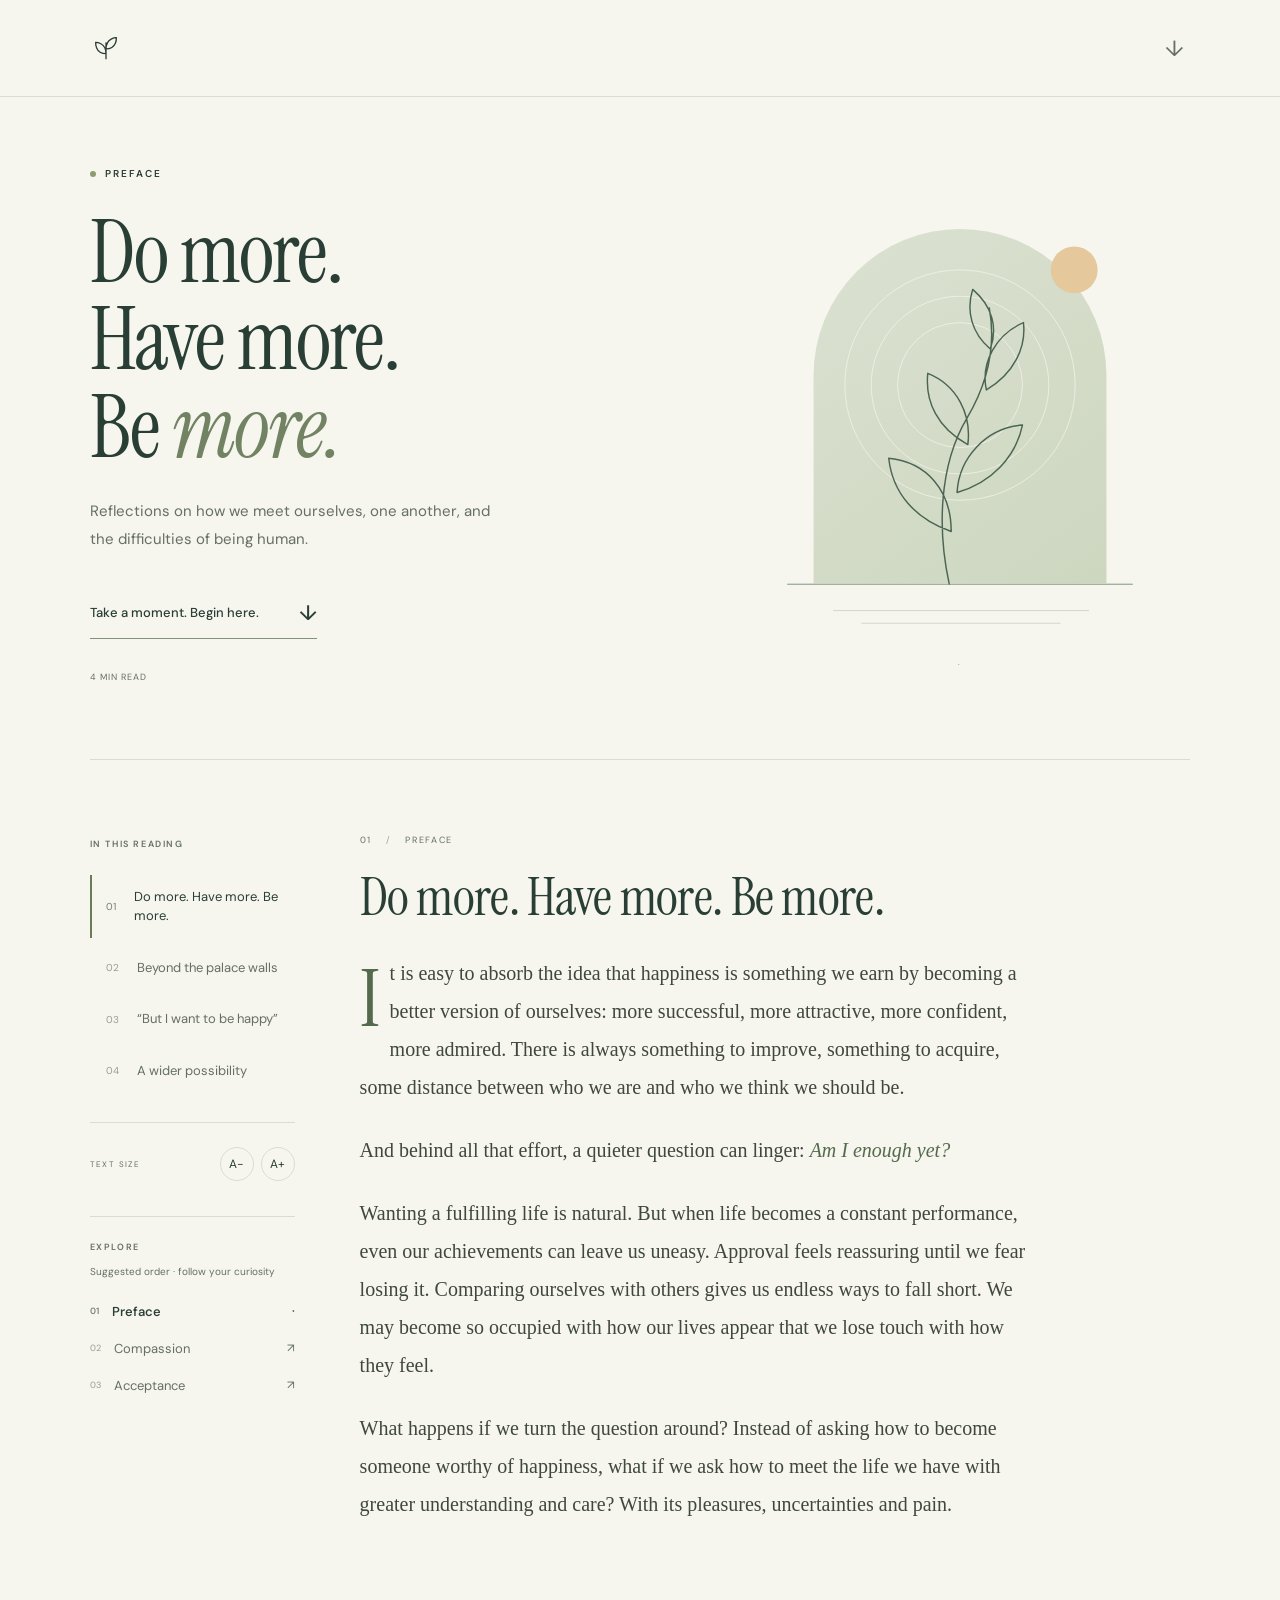
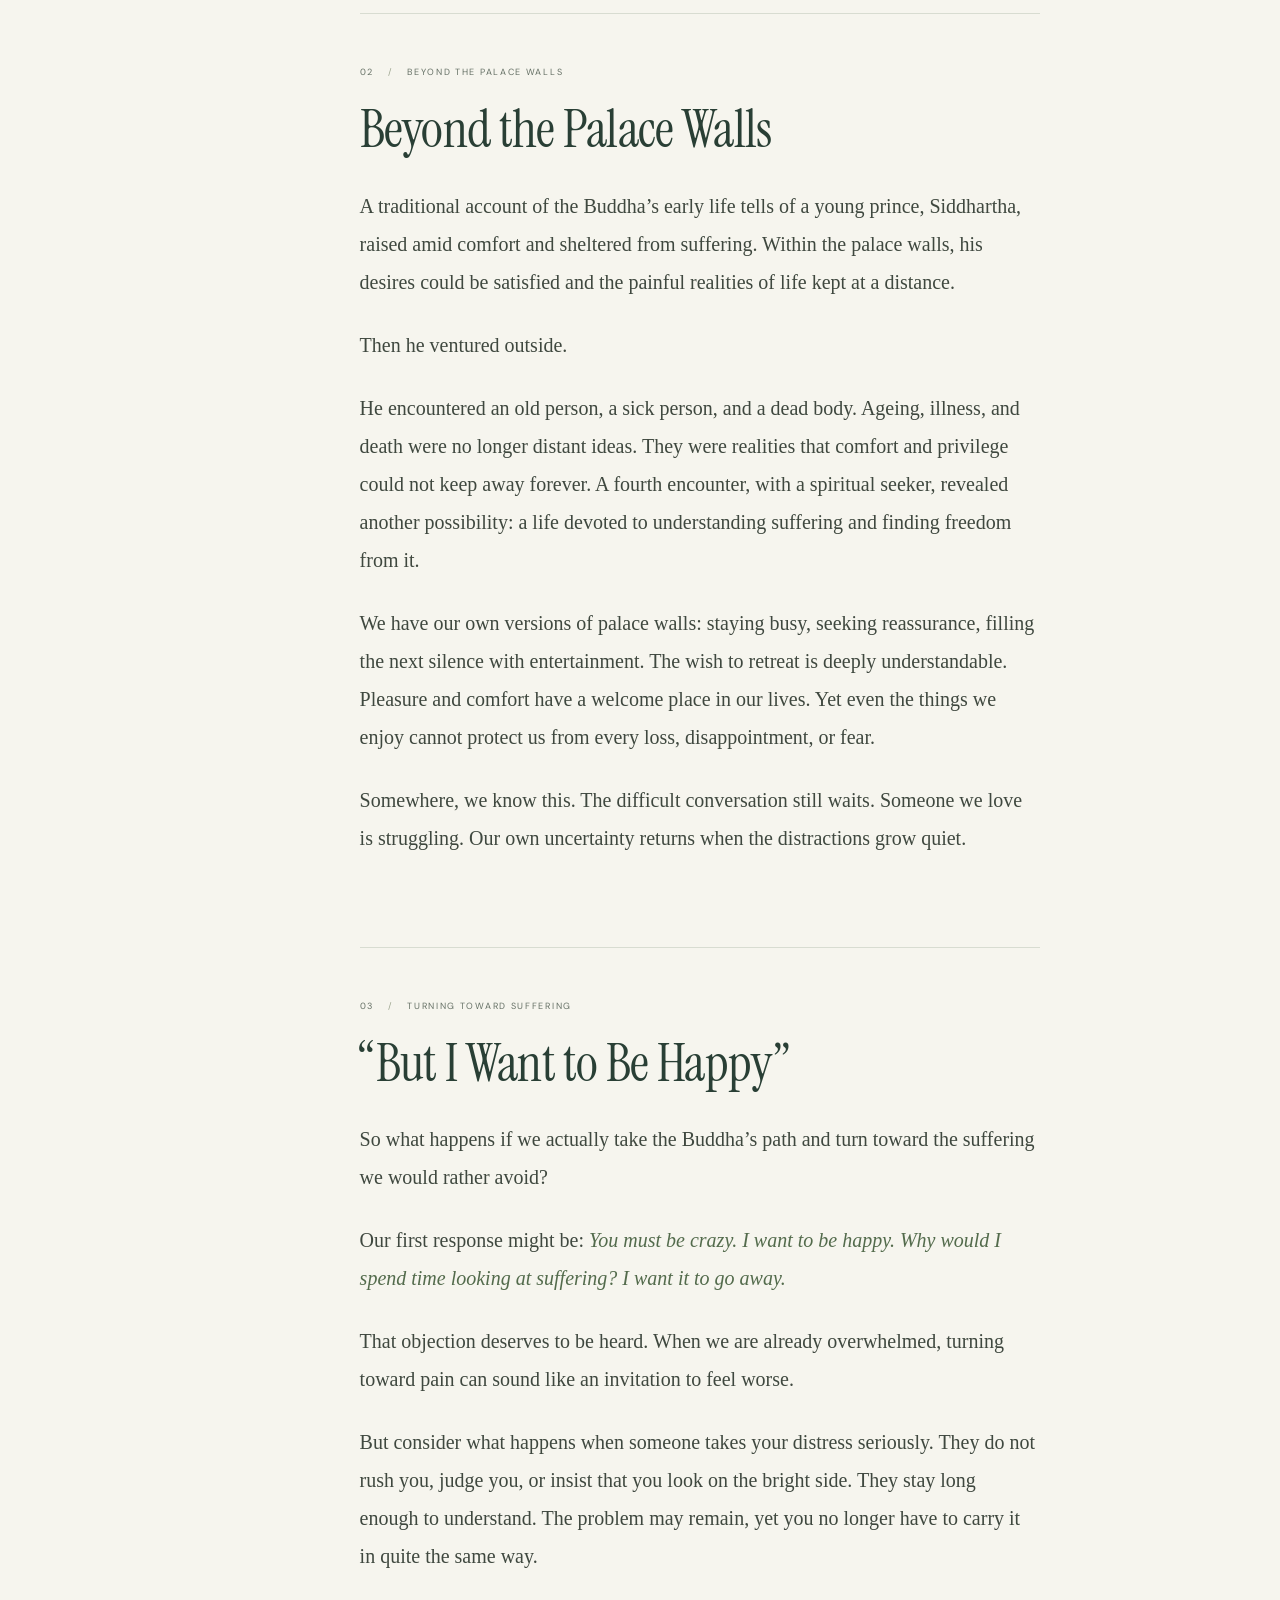
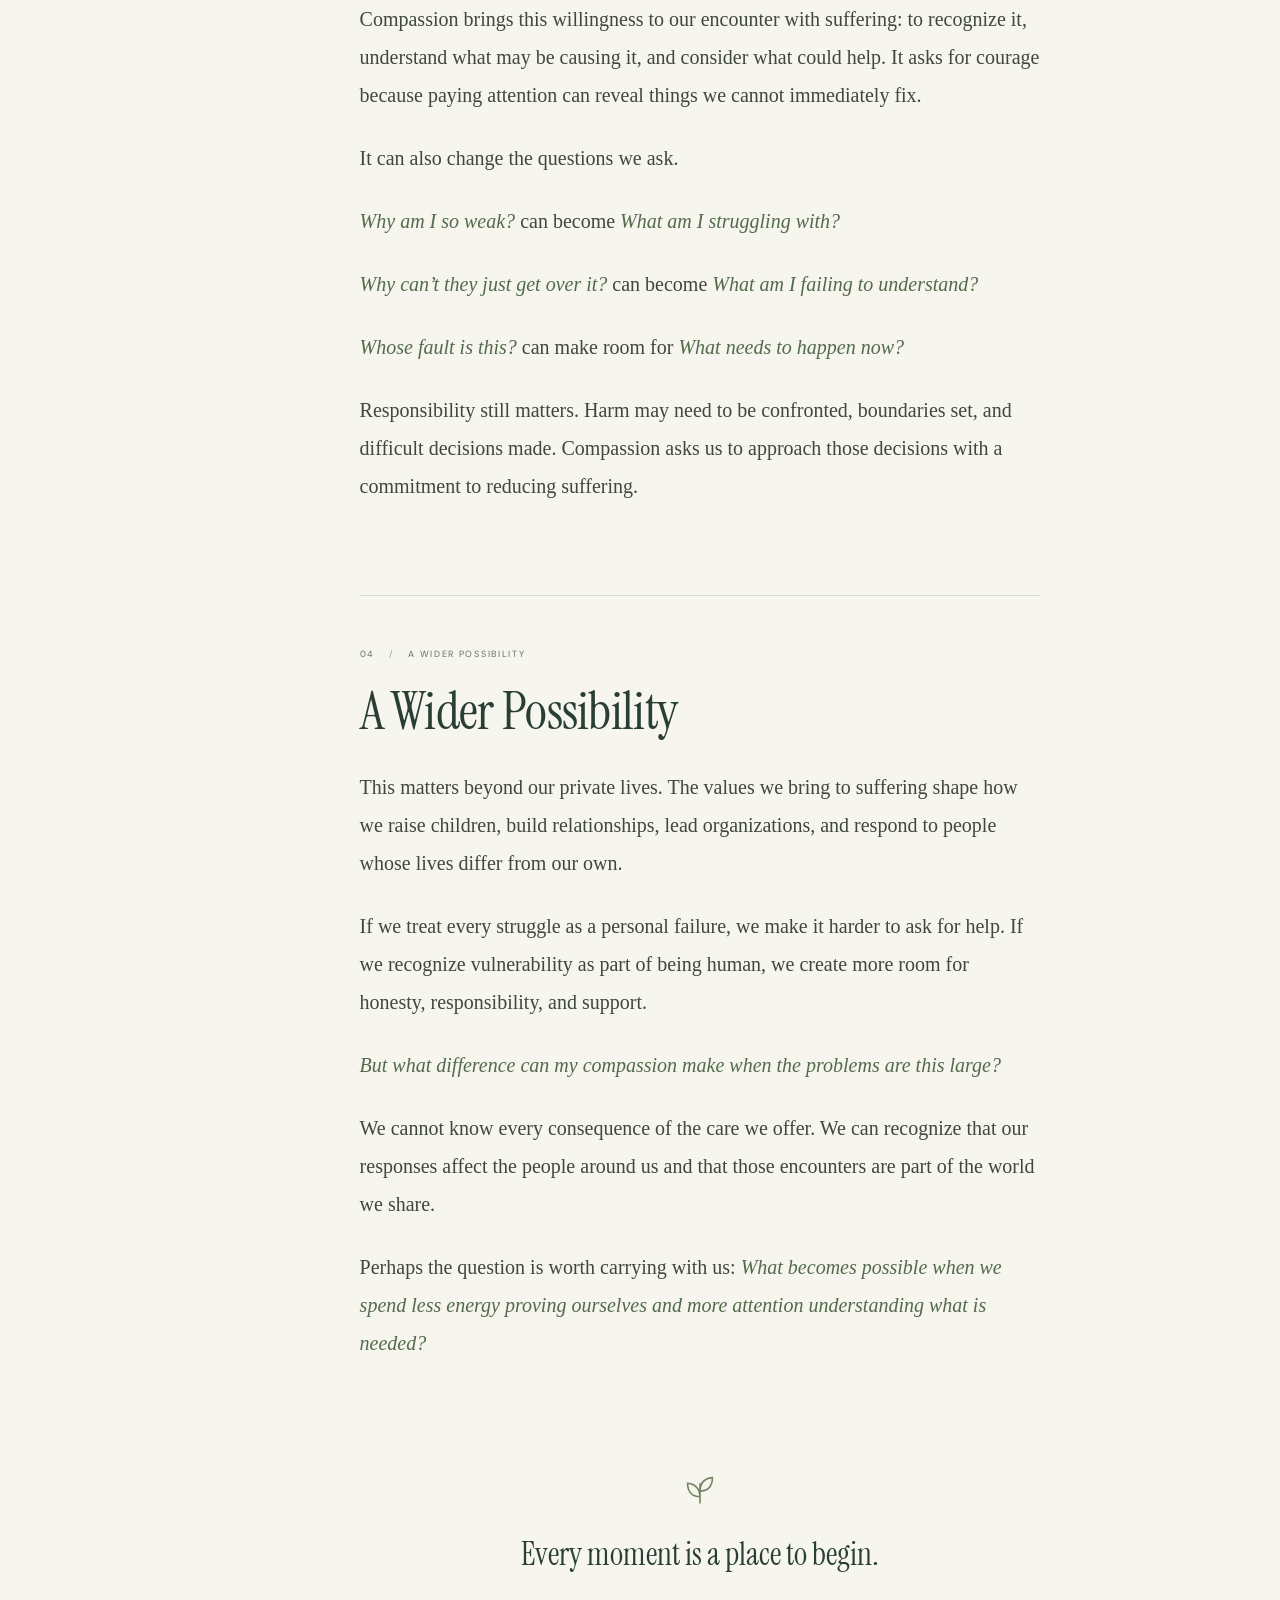
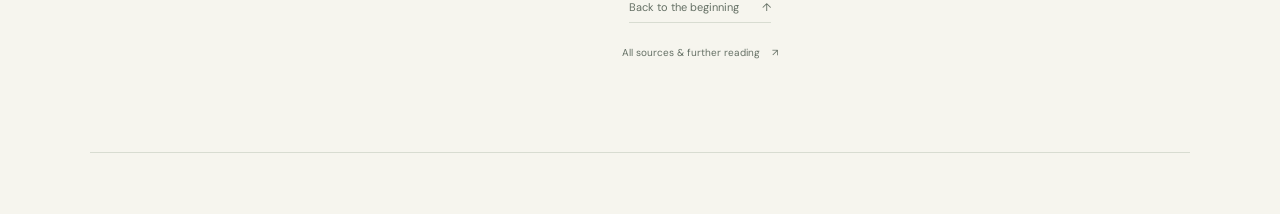
==== commit 9451d5cd: "Add files via upload" ====
--- a/index.html
+++ b/index.html
@@ -1,32 +1,32 @@
-<!doctype html>
-<html lang="en">
-<head><meta charset="utf-8"><meta name="viewport" content="width=device-width,initial-scale=1"><meta name="theme-color" content="#f6f5ee"><meta name="description" content="A preface on happiness, suffering, and the possibility of meeting life with greater understanding and care. Explore compassion through a quiet reading."><title>Do more. Have more. Be more. — Preface</title><link rel="icon" href="data:image/svg+xml,%3Csvg xmlns='http://www.w3.org/2000/svg' viewBox='0 0 40 40'%3E%3Crect width='40' height='40' rx='20' fill='%232f493f'/%3E%3Cpath d='M20 30V13M20 23C10 23 10 13 10 13s10 0 10 10M20 19c0-10 10-10 10-10s0 10-10 10' fill='none' stroke='%23f6f5ee' stroke-width='2'/%3E%3C/svg%3E"><link rel="stylesheet" href="styles.css"><script src="script.js" defer></script></head>
-<body><a class="skip-link" href="#reading">Skip to the reading</a><div class="progress" aria-hidden="true"><div id="progress-bar"></div></div>
-<header class="site-header"><a class="wordmark" href="index.html" aria-label="Home — Preface"><svg viewBox="0 0 32 32" aria-hidden="true"><path d="M16 28V10M16 22C4 22 5 10 5 10s11 0 11 12M16 17C16 5 27 5 27 5s1 12-11 12"/></svg></a><a class="header-link" href="#reading" aria-label="Jump to the reading"><span aria-hidden="true">↓</span></a></header>
-<main id="top"><section class="hero" aria-labelledby="page-title"><div class="hero-copy"><div class="eyebrow"><span></span> PREFACE</div><h1 id="page-title">Do more.<br>Have more.<br>Be <em>more.</em></h1><p class="hero-description">Reflections on how we meet ourselves, one another, and the difficulties of being human.</p><a class="read-link" href="#reading">Take a moment. Begin here. <span aria-hidden="true">↓</span></a><div class="reading-meta">4 MIN READ</div></div>
-<div class="hero-art" aria-hidden="true"><svg viewBox="0 0 420 480" fill="none"><defs><linearGradient id="wash" x1="50" y1="0" x2="390" y2="450" gradientUnits="userSpaceOnUse"><stop stop-color="#dde2d3"/><stop offset="1" stop-color="#cbd6be"/></linearGradient></defs><path d="M60 410V197a150 150 0 0 1 300 0v213Z" fill="url(#wash)"/><circle cx="210" cy="207" r="118" stroke="#f6f5ee" stroke-opacity=".7"/><circle cx="210" cy="207" r="91" stroke="#f6f5ee" stroke-opacity=".7"/><circle cx="210" cy="207" r="64" stroke="#f6f5ee" stroke-opacity=".7"/><path d="M199 411c-12-55-11-121 18-170 19-32 31-69 23-113M201 357c-37-13-60-39-64-75 39 4 64 33 64 75ZM207 317c35-10 60-36 67-69-37 3-65 33-67 69ZM218 268c-31-17-44-44-41-73 30 12 45 42 41 73ZM237 212c28-17 41-43 38-69-28 12-44 41-38 69ZM241 170c-19-16-25-39-18-61 20 17 26 39 18 61Z" stroke="#4c6553" stroke-width="1.5" stroke-linecap="round" stroke-linejoin="round"/><path d="M33 411h354" stroke="#81917a"/><circle cx="327" cy="89" r="24" fill="#e5c89b"/><path d="M80 438h262" stroke="#d2d7c6"/><path d="M109 451h204" stroke="#d2d7c6"/></svg><span>.</span></div></section>
-<div class="reading-layout" id="reading"><aside class="contents"><div class="eyebrow">IN THIS READING</div><nav aria-label="Chapters"><a href="#do-more-have-more-be-more" aria-current="location"><span>01</span>Do more. Have more. Be more.</a><a href="#beyond-the-palace-walls"><span>02</span>Beyond the palace walls</a><a href="#but-i-want-to-be-happy"><span>03</span>“But I want to be happy”</a><a href="#a-wider-possibility"><span>04</span>A wider possibility</a></nav><div class="reader-tools"><span>TEXT SIZE</span><div><button type="button" id="smaller" aria-label="Decrease text size">A−</button><button type="button" id="larger" aria-label="Increase text size">A+</button></div><output id="size-status" class="sr-only" aria-live="polite">Text size: standard</output></div><div class="topic-links" aria-label="Explore readings in suggested order"><div class="eyebrow">EXPLORE</div><p class="reading-order">Suggested order · follow your curiosity</p><a href="index.html" aria-current="page"><span class="topic-number" aria-hidden="true">01</span><span class="topic-title">Preface</span><span class="topic-marker" aria-hidden="true">·</span></a><a href="compassion.html"><span class="topic-number" aria-hidden="true">02</span><span class="topic-title">Compassion</span><span class="topic-marker" aria-hidden="true">↗</span></a><a href="acceptance.html"><span class="topic-number" aria-hidden="true">03</span><span class="topic-title">Acceptance</span><span class="topic-marker" aria-hidden="true">↗</span></a></div></aside><article class="article" aria-label="Preface"><section class="chapter" id="do-more-have-more-be-more" aria-labelledby="heading-0"><div class="chapter-label">01 <span> / </span> PREFACE</div><h2 id="heading-0">Do more. Have more. Be more.</h2><p class="opening">It is easy to absorb the idea that happiness is something we earn by becoming a better version of ourselves: more successful, more attractive, more confident, more admired. There is always something to improve, something to acquire, some distance between who we are and who we think we should be.</p>
-<p class="">And behind all that effort, a quieter question can linger: <em class="inner-question">Am I enough yet?</em></p>
-<p class="">Wanting a fulfilling life is natural. But when life becomes a constant performance, even our achievements can leave us uneasy. Approval feels reassuring until we fear losing it. Comparing ourselves with others gives us endless ways to fall short. We may become so occupied with how our lives appear that we lose touch with how they feel.</p>
-<p class="">What happens if we turn the question around? Instead of asking how to become someone worthy of happiness, what if we ask how to meet the life we have with greater understanding and care? With its pleasures, uncertainties and pain.</p></section>
-<section class="chapter" id="beyond-the-palace-walls" aria-labelledby="heading-1"><div class="chapter-label">02 <span> / </span> BEYOND THE PALACE WALLS</div><h2 id="heading-1">Beyond the Palace Walls</h2><p class="">A traditional account of the Buddha’s early life tells of a young prince, Siddhartha, raised amid comfort and sheltered from suffering. Within the palace walls, his desires could be satisfied and the painful realities of life kept at a distance.</p>
-<p class="">Then he ventured outside.</p>
-<p class="">He encountered an old person, a sick person, and a dead body. Ageing, illness, and death were no longer distant ideas. They were realities that comfort and privilege could not keep away forever. A fourth encounter, with a spiritual seeker, revealed another possibility: a life devoted to understanding suffering and finding freedom from it.</p>
-<p class="">We have our own versions of palace walls: staying busy, seeking reassurance, filling the next silence with entertainment. The wish to retreat is deeply understandable. Pleasure and comfort have a welcome place in our lives. Yet even the things we enjoy cannot protect us from every loss, disappointment, or fear.</p>
-<p class="">Somewhere, we know this. The difficult conversation still waits. Someone we love is struggling. Our own uncertainty returns when the distractions grow quiet.</p></section>
-<section class="chapter" id="but-i-want-to-be-happy" aria-labelledby="heading-2"><div class="chapter-label">03 <span> / </span> TURNING TOWARD SUFFERING</div><h2 id="heading-2">“But I Want to Be Happy”</h2><p class="">So what happens if we actually take the Buddha’s path and turn toward the suffering we would rather avoid?</p>
-<p class="">Our first response might be: <em class="inner-question">You must be crazy. I want to be happy. Why would I spend time looking at suffering? I want it to go away.</em></p>
-<p class="">That objection deserves to be heard. When we are already overwhelmed, turning toward pain can sound like an invitation to feel worse.</p>
-<p class="">But consider what happens when someone takes your distress seriously. They do not rush you, judge you, or insist that you look on the bright side. They stay long enough to understand. The problem may remain, yet you no longer have to carry it in quite the same way.</p>
-<p class="">Compassion brings this willingness to our encounter with suffering: to recognize it, understand what may be causing it, and consider what could help. It asks for courage because paying attention can reveal things we cannot immediately fix.</p>
-<p class="">It can also change the questions we ask.</p>
-<p class=""><em class="inner-question">Why am I so weak?</em> can become <em class="inner-question">What am I struggling with?</em></p>
-<p class=""><em class="inner-question">Why can’t they just get over it?</em> can become <em class="inner-question">What am I failing to understand?</em></p>
-<p class=""><em class="inner-question">Whose fault is this?</em> can make room for <em class="inner-question">What needs to happen now?</em></p>
-<p class="">Responsibility still matters. Harm may need to be confronted, boundaries set, and difficult decisions made. Compassion asks us to approach those decisions with a commitment to reducing suffering.</p></section>
-<section class="chapter" id="a-wider-possibility" aria-labelledby="heading-3"><div class="chapter-label">04 <span> / </span> A WIDER POSSIBILITY</div><h2 id="heading-3">A Wider Possibility</h2><p class="">This matters beyond our private lives. The values we bring to suffering shape how we raise children, build relationships, lead organizations, and respond to people whose lives differ from our own.</p>
-<p class="">If we treat every struggle as a personal failure, we make it harder to ask for help. If we recognize vulnerability as part of being human, we create more room for honesty, responsibility, and support.</p>
-<p class=""><em class="inner-question">But what difference can my compassion make when the problems are this large?</em></p>
-<p class="">We cannot know every consequence of the care we offer. We can recognize that our responses affect the people around us and that those encounters are part of the world we share.</p>
-<p class="">Perhaps the question is worth carrying with us: <em class="inner-question">What becomes possible when we spend less energy proving ourselves and more attention understanding what is needed?</em></p></section><div class="closing"><svg viewBox="0 0 32 32" aria-hidden="true"><path d="M16 28V10M16 22C4 22 5 10 5 10s11 0 11 12M16 17C16 5 27 5 27 5s1 12-11 12"/></svg><p>Every moment is a place to begin.</p><a href="#top">Back to the beginning <span aria-hidden="true">↑</span></a></div></article></div></main>
-<footer aria-hidden="true"></footer></body></html>
+<!doctype html>
+<html lang="en">
+<head><meta charset="utf-8"><meta name="viewport" content="width=device-width,initial-scale=1"><meta name="theme-color" content="#f6f5ee"><meta name="description" content="A preface on happiness, suffering, and the possibility of meeting life with greater understanding and care. Explore compassion through a quiet reading."><title>deubenfacts</title><link rel="icon" href="data:image/svg+xml,%3Csvg xmlns='http://www.w3.org/2000/svg' viewBox='0 0 40 40'%3E%3Crect width='40' height='40' rx='20' fill='%232f493f'/%3E%3Cpath d='M20 30V13M20 23C10 23 10 13 10 13s10 0 10 10M20 19c0-10 10-10 10-10s0 10-10 10' fill='none' stroke='%23f6f5ee' stroke-width='2'/%3E%3C/svg%3E"><link rel="stylesheet" href="styles.css"><script src="script.js" defer></script></head>
+<body><a class="skip-link" href="#reading">Skip to the reading</a><div class="progress" aria-hidden="true"><div id="progress-bar"></div></div>
+<header class="site-header"><a class="wordmark" href="index.html" aria-label="Home — Preface"><svg viewBox="0 0 32 32" aria-hidden="true"><path d="M16 28V10M16 22C4 22 5 10 5 10s11 0 11 12M16 17C16 5 27 5 27 5s1 12-11 12"/></svg></a><a class="header-link" href="#reading" aria-label="Jump to the reading"><span aria-hidden="true">↓</span></a></header>
+<main id="top"><section class="hero" aria-labelledby="page-title"><div class="hero-copy"><div class="eyebrow"><span></span> PREFACE</div><h1 id="page-title">Do more.<br>Have more.<br>Be <em>more.</em></h1><p class="hero-description">Reflections on how we meet ourselves, one another, and the difficulties of being human.</p><a class="read-link" href="#reading">Take a moment. Begin here. <span aria-hidden="true">↓</span></a><div class="reading-meta">4 MIN READ</div></div>
+<div class="hero-art" aria-hidden="true"><svg viewBox="0 0 420 480" fill="none"><defs><linearGradient id="wash" x1="50" y1="0" x2="390" y2="450" gradientUnits="userSpaceOnUse"><stop stop-color="#dde2d3"/><stop offset="1" stop-color="#cbd6be"/></linearGradient></defs><path d="M60 410V197a150 150 0 0 1 300 0v213Z" fill="url(#wash)"/><circle cx="210" cy="207" r="118" stroke="#f6f5ee" stroke-opacity=".7"/><circle cx="210" cy="207" r="91" stroke="#f6f5ee" stroke-opacity=".7"/><circle cx="210" cy="207" r="64" stroke="#f6f5ee" stroke-opacity=".7"/><path d="M199 411c-12-55-11-121 18-170 19-32 31-69 23-113M201 357c-37-13-60-39-64-75 39 4 64 33 64 75ZM207 317c35-10 60-36 67-69-37 3-65 33-67 69ZM218 268c-31-17-44-44-41-73 30 12 45 42 41 73ZM237 212c28-17 41-43 38-69-28 12-44 41-38 69ZM241 170c-19-16-25-39-18-61 20 17 26 39 18 61Z" stroke="#4c6553" stroke-width="1.5" stroke-linecap="round" stroke-linejoin="round"/><path d="M33 411h354" stroke="#81917a"/><circle cx="327" cy="89" r="24" fill="#e5c89b"/><path d="M80 438h262" stroke="#d2d7c6"/><path d="M109 451h204" stroke="#d2d7c6"/></svg><span>.</span></div></section>
+<div class="reading-layout" id="reading"><aside class="contents"><div class="eyebrow">IN THIS READING</div><nav aria-label="Chapters"><a href="#do-more-have-more-be-more" aria-current="location"><span>01</span>Do more. Have more. Be more.</a><a href="#beyond-the-palace-walls"><span>02</span>Beyond the palace walls</a><a href="#but-i-want-to-be-happy"><span>03</span>“But I want to be happy”</a><a href="#a-wider-possibility"><span>04</span>A wider possibility</a></nav><div class="reader-tools"><span>TEXT SIZE</span><div><button type="button" id="smaller" aria-label="Decrease text size">A−</button><button type="button" id="larger" aria-label="Increase text size">A+</button></div><output id="size-status" class="sr-only" aria-live="polite">Text size: standard</output></div><div class="topic-links" aria-label="Explore readings in suggested order"><div class="eyebrow">EXPLORE</div><p class="reading-order">Suggested order · follow your curiosity</p><a href="index.html" aria-current="page"><span class="topic-number" aria-hidden="true">01</span><span class="topic-title">Preface</span><span class="topic-marker" aria-hidden="true">·</span></a><a href="compassion.html"><span class="topic-number" aria-hidden="true">02</span><span class="topic-title">Compassion</span><span class="topic-marker" aria-hidden="true">↗</span></a><a href="acceptance.html"><span class="topic-number" aria-hidden="true">03</span><span class="topic-title">Acceptance</span><span class="topic-marker" aria-hidden="true">↗</span></a></div></aside><article class="article" aria-label="Preface"><section class="chapter" id="do-more-have-more-be-more" aria-labelledby="heading-0"><div class="chapter-label">01 <span> / </span> PREFACE</div><h2 id="heading-0">Do more. Have more. Be more.</h2><p class="opening">It is easy to absorb the idea that happiness is something we earn by becoming a better version of ourselves: more successful, more attractive, more confident, more admired. There is always something to improve, something to acquire, some distance between who we are and who we think we should be.</p>
+<p class="">And behind all that effort, a quieter question can linger: <em class="inner-question">Am I enough yet?</em></p>
+<p class="">Wanting a fulfilling life is natural. But when life becomes a constant performance, even our achievements can leave us uneasy. Approval feels reassuring until we fear losing it. Comparing ourselves with others gives us endless ways to fall short. We may become so occupied with how our lives appear that we lose touch with how they feel.</p>
+<p class="">What happens if we turn the question around? Instead of asking how to become someone worthy of happiness, what if we ask how to meet the life we have with greater understanding and care? With its pleasures, uncertainties and pain.</p></section>
+<section class="chapter" id="beyond-the-palace-walls" aria-labelledby="heading-1"><div class="chapter-label">02 <span> / </span> BEYOND THE PALACE WALLS</div><h2 id="heading-1">Beyond the Palace Walls</h2><p class="">A traditional account of the Buddha’s early life tells of a young prince, Siddhartha, raised amid comfort and sheltered from suffering. Within the palace walls, his desires could be satisfied and the painful realities of life kept at a distance.</p>
+<p class="">Then he ventured outside.</p>
+<p class="">He encountered an old person, a sick person, and a dead body. Ageing, illness, and death were no longer distant ideas. They were realities that comfort and privilege could not keep away forever. A fourth encounter, with a spiritual seeker, revealed another possibility: a life devoted to understanding suffering and finding freedom from it.</p>
+<p class="">We have our own versions of palace walls: staying busy, seeking reassurance, filling the next silence with entertainment. The wish to retreat is deeply understandable. Pleasure and comfort have a welcome place in our lives. Yet even the things we enjoy cannot protect us from every loss, disappointment, or fear.</p>
+<p class="">Somewhere, we know this. The difficult conversation still waits. Someone we love is struggling. Our own uncertainty returns when the distractions grow quiet.</p></section>
+<section class="chapter" id="but-i-want-to-be-happy" aria-labelledby="heading-2"><div class="chapter-label">03 <span> / </span> TURNING TOWARD SUFFERING</div><h2 id="heading-2">“But I Want to Be Happy”</h2><p class="">So what happens if we actually take the Buddha’s path and turn toward the suffering we would rather avoid?</p>
+<p class="">Our first response might be: <em class="inner-question">You must be crazy. I want to be happy. Why would I spend time looking at suffering? I want it to go away.</em></p>
+<p class="">That objection deserves to be heard. When we are already overwhelmed, turning toward pain can sound like an invitation to feel worse.</p>
+<p class="">But consider what happens when someone takes your distress seriously. They do not rush you, judge you, or insist that you look on the bright side. They stay long enough to understand. The problem may remain, yet you no longer have to carry it in quite the same way.</p>
+<p class="">Compassion brings this willingness to our encounter with suffering: to recognize it, understand what may be causing it, and consider what could help. It asks for courage because paying attention can reveal things we cannot immediately fix.</p>
+<p class="">It can also change the questions we ask.</p>
+<p class=""><em class="inner-question">Why am I so weak?</em> can become <em class="inner-question">What am I struggling with?</em></p>
+<p class=""><em class="inner-question">Why can’t they just get over it?</em> can become <em class="inner-question">What am I failing to understand?</em></p>
+<p class=""><em class="inner-question">Whose fault is this?</em> can make room for <em class="inner-question">What needs to happen now?</em></p>
+<p class="">Responsibility still matters. Harm may need to be confronted, boundaries set, and difficult decisions made. Compassion asks us to approach those decisions with a commitment to reducing suffering.</p></section>
+<section class="chapter" id="a-wider-possibility" aria-labelledby="heading-3"><div class="chapter-label">04 <span> / </span> A WIDER POSSIBILITY</div><h2 id="heading-3">A Wider Possibility</h2><p class="">This matters beyond our private lives. The values we bring to suffering shape how we raise children, build relationships, lead organizations, and respond to people whose lives differ from our own.</p>
+<p class="">If we treat every struggle as a personal failure, we make it harder to ask for help. If we recognize vulnerability as part of being human, we create more room for honesty, responsibility, and support.</p>
+<p class=""><em class="inner-question">But what difference can my compassion make when the problems are this large?</em></p>
+<p class="">We cannot know every consequence of the care we offer. We can recognize that our responses affect the people around us and that those encounters are part of the world we share.</p>
+<p class="">Perhaps the question is worth carrying with us: <em class="inner-question">What becomes possible when we spend less energy proving ourselves and more attention understanding what is needed?</em></p></section><div class="closing"><svg viewBox="0 0 32 32" aria-hidden="true"><path d="M16 28V10M16 22C4 22 5 10 5 10s11 0 11 12M16 17C16 5 27 5 27 5s1 12-11 12"/></svg><p>Every moment is a place to begin.</p><a href="#top">Back to the beginning <span aria-hidden="true">↑</span></a><a class="all-sources-link" href="sources.html">All sources &amp; further reading <span aria-hidden="true">↗</span></a></div></article></div></main>
+<footer aria-hidden="true"></footer></body></html>
--- a/styles.css
+++ b/styles.css
@@ -1,13 +1,19 @@
-@import url('https://fonts.googleapis.com/css2?family=DM+Sans:wght@400;450;500;550;600;650&family=Instrument+Serif:ital@0;1&display=swap');
-:root{--paper:#f6f5ee;--ink:#293f35;--muted:#657065;--line:#d8dcd1;--accent:#8a5934;--body-size:20px;--display:'Instrument Serif',Georgia,serif;--sans:'DM Sans',Arial,sans-serif}*{box-sizing:border-box}html{scroll-behavior:smooth;scroll-padding-top:45px}body{margin:0;background:var(--paper);color:var(--ink);font-family:var(--sans);-webkit-font-smoothing:antialiased}a{color:inherit;text-decoration:none}button{font:inherit}::selection{background:#dce4cb}.progress{height:3px;position:fixed;top:0;left:0;right:0;z-index:10}#progress-bar{height:100%;width:0;background:#59725b}.site-header{max-width:1392px;margin:auto;padding:32px 64px;display:flex;justify-content:space-between;align-items:center;border-bottom:1px solid var(--line)}.wordmark{display:flex;gap:12px;align-items:center;font-size:15px;letter-spacing:-.3px}.wordmark em{font-weight:550;font-style:normal}.wordmark svg,.closing svg{width:30px;height:30px;fill:none;stroke:var(--ink);stroke-width:1.4}.header-link{font-size:12px;color:var(--muted)}.header-link span{margin-left:22px;font-size:18px}.hero{max-width:1264px;margin:auto;min-height:650px;display:grid;grid-template-columns:1.3fr 1fr;gap:80px;align-items:center;padding:70px 0 76px}.eyebrow{font-size:10px;font-weight:600;letter-spacing:2px;display:flex;align-items:center;gap:9px}.eyebrow>span{width:6px;height:6px;background:#8f9a6d;border-radius:50%}h1{font-family:var(--display);font-size:clamp(64px,6.7vw,100px);line-height:1.02;letter-spacing:-2px;font-weight:400;margin:30px 0 26px}h1 em{color:#718362;font-weight:400}.hero-description{max-width:405px;font-size:15px;line-height:1.85;color:var(--muted)}.read-link{margin-top:30px;display:inline-flex;gap:40px;align-items:center;border-bottom:1px solid #81917a;padding-bottom:11px;font-size:13px;font-weight:500}.read-link span{font-size:21px}.reading-meta{margin-top:32px;font-size:9px;letter-spacing:1.1px;color:var(--muted);display:flex;gap:12px;align-items:center}.hero-art{width:100%;max-width:410px;justify-self:center;text-align:center}.hero-art svg{display:block;width:100%;height:auto}.hero-art>span{font-size:8px;letter-spacing:2px;color:#79806e;display:block;margin-top:5px}.reading-layout{border-top:1px solid var(--line);max-width:1264px;margin:auto;display:grid;grid-template-columns:250px minmax(0,700px);gap:90px;padding:74px 0 0;align-items:start;scroll-margin-top:30px}.contents{position:sticky;top:55px;padding-top:4px}.contents>.eyebrow{color:var(--muted);font-size:9px;letter-spacing:1.6px}nav{display:grid;margin:25px 0 30px;gap:8px}nav a{font-size:13px;color:var(--muted);padding:12px 0 12px 14px;border-left:2px solid transparent;display:flex;gap:18px;transition:color .2s,border-color .2s}nav a>span{font-size:10px;align-self:center;opacity:.65}nav a:hover,nav a[aria-current]{border-color:#6a7c58;color:var(--ink)}.reader-tools{display:flex;align-items:center;justify-content:space-between;border-top:1px solid var(--line);padding-top:24px;max-width:205px}.reader-tools>span{font-size:8px;letter-spacing:1.4px;color:var(--muted)}.reader-tools>div{display:flex;gap:7px}.reader-tools button{border:1px solid var(--line);border-radius:50%;background:transparent;color:var(--ink);width:34px;height:34px;font-size:12px;cursor:pointer}.reader-tools button:hover{background:#e8ecdf}.reader-tools button:disabled{opacity:.35;cursor:default}.margin-note{font-family:Georgia,serif;font-style:italic;line-height:1.7;font-size:13px;color:#7a8271;margin-top:35px}.chapter{scroll-margin-top:45px;padding-bottom:65px}.chapter+.chapter{padding-top:52px;border-top:1px solid var(--line)}.chapter-label{font-size:9px;letter-spacing:1.7px;color:var(--muted)}.chapter-label span{margin:0 10px;color:#9ca58e}h2{font-family:var(--display);font-size:53px;letter-spacing:-.7px;font-weight:400;margin:22px 0 10px;line-height:1.1}.chapter .chapter-deck{font-family:var(--sans);font-size:13px;color:var(--muted);margin:0 0 37px;line-height:1.7}.chapter>p:not(.chapter-deck){font-family:Georgia,'Times New Roman',serif;font-size:var(--body-size);line-height:1.9;color:#3f483f;margin:0 0 25px}.opening:first-letter{float:left;font-family:var(--display);font-size:80px;line-height:.9;margin:9px 10px 0 0;color:#536b4c}.closing{text-align:center;padding:20px 0 90px}.closing svg{width:36px;height:36px;stroke:#738363}.closing p{font-family:var(--display);font-size:32px;margin:20px 0}.closing a{font-size:11px;color:var(--muted);display:inline-flex;gap:23px;border-bottom:1px solid var(--line);padding-bottom:8px}footer{max-width:1264px;margin:auto;display:flex;justify-content:space-between;border-top:1px solid var(--line);padding:27px 0 34px;font-size:10px;color:var(--muted)}footer>a{color:var(--ink)}:focus-visible{outline:2px solid #8a5934;outline-offset:6px}.skip-link{position:fixed;left:12px;top:-80px;background:var(--ink);color:var(--paper);z-index:20;padding:12px}.skip-link:focus{top:12px}.sr-only{position:absolute;width:1px;height:1px;padding:0;margin:-1px;overflow:hidden;clip:rect(0,0,0,0);white-space:nowrap;border:0}
-@media(min-width:1450px){.hero{min-height:720px}}@media(max-width:1400px){.hero,.reading-layout,footer{margin-left:7%;margin-right:7%}.site-header{padding-left:7%;padding-right:7%}.hero{gap:40px}.reading-layout{gap:60px;grid-template-columns:210px minmax(0,680px)}}@media(max-width:1000px){.hero{min-height:590px;gap:20px}.reading-layout{grid-template-columns:170px minmax(0,1fr);gap:42px}h1{font-size:76px}.reading-meta{font-size:8px;gap:8px}.hero-art{max-width:310px}.reader-tools{flex-wrap:wrap;gap:14px}.chapter>p:not(.chapter-deck){line-height:1.8}}@media(max-width:720px){.site-header{padding:23px 6%}.wordmark{font-size:12px;gap:8px}.wordmark svg{width:24px}.header-link{font-size:10px}.header-link span{margin-left:10px}.hero{margin:0 7%;padding:55px 0 48px;grid-template-columns:1fr;gap:25px;min-height:0}h1{font-size:clamp(62px,12vw,83px);letter-spacing:-1.7px;margin-top:26px}.hero-description{max-width:440px;font-size:14px}.hero-art{max-width:250px;margin-top:0}.hero-art svg{max-height:270px}.hero-art>span{font-size:7px;margin-top:12px}.reading-meta{font-size:8px;letter-spacing:.7px;gap:9px}.reading-layout{margin:0 7%;padding-top:30px;display:block}.contents{position:static;padding:0 0 30px;margin:0 0 35px;border-bottom:1px solid var(--line)}.contents>.eyebrow{font-size:8px}nav{display:flex;gap:18px;flex-wrap:wrap;margin:15px 0 18px}nav a{padding:8px 0;border-left:0;border-bottom:1px solid transparent;gap:6px;font-size:11px}nav a:hover,nav a[aria-current]{border-color:#6a7c58}.reader-tools{border:0;padding:0;max-width:none;justify-content:flex-end;gap:12px}.reader-tools button{width:32px;height:32px}.margin-note{display:none}h2{font-size:44px}.chapter .chapter-deck{margin-bottom:28px}.chapter>p:not(.chapter-deck){font-size:calc(var(--body-size) - 2px);line-height:1.85}.chapter{padding-bottom:40px}.chapter+.chapter{padding-top:38px}.closing{padding-bottom:60px}.closing p{font-size:28px}footer{margin:0 7%;font-size:9px;gap:20px;line-height:1.6}footer>span{text-align:right}}
-@media(prefers-reduced-motion:reduce){html{scroll-behavior:auto}*{transition:none!important}}@media print{.site-header,.hero-art,.contents,.progress,.read-link,.reading-meta,.closing a,footer{display:none}.hero{display:block;min-height:0;padding:20px 0;margin:0}.hero h1{font-size:46px}.hero-description{max-width:none}.reading-layout{display:block;margin:0;padding:20px 0;border:0}.chapter>p:not(.chapter-deck){font-size:12pt;line-height:1.6}.chapter{padding-bottom:20px}.chapter+.chapter{padding-top:20px}body{background:white;color:black}h2{font-size:28pt;break-after:avoid}.chapter-deck,.chapter-label{break-after:avoid}a{color:inherit}}
+@import url('https://fonts.googleapis.com/css2?family=DM+Sans:wght@400;450;500;550;600;650&family=Instrument+Serif:ital@0;1&display=swap');
+:root{--paper:#f6f5ee;--ink:#293f35;--muted:#657065;--line:#d8dcd1;--accent:#8a5934;--body-size:20px;--display:'Instrument Serif',Georgia,serif;--sans:'DM Sans',Arial,sans-serif}*{box-sizing:border-box}html{scroll-behavior:smooth;scroll-padding-top:45px}body{margin:0;background:var(--paper);color:var(--ink);font-family:var(--sans);-webkit-font-smoothing:antialiased}a{color:inherit;text-decoration:none}button{font:inherit}::selection{background:#dce4cb}.progress{height:3px;position:fixed;top:0;left:0;right:0;z-index:10}#progress-bar{height:100%;width:0;background:#59725b}.site-header{max-width:1392px;margin:auto;padding:32px 64px;display:flex;justify-content:space-between;align-items:center;border-bottom:1px solid var(--line)}.wordmark{display:flex;gap:12px;align-items:center;font-size:15px;letter-spacing:-.3px}.wordmark em{font-weight:550;font-style:normal}.wordmark svg,.closing svg{width:30px;height:30px;fill:none;stroke:var(--ink);stroke-width:1.4}.header-link{font-size:12px;color:var(--muted)}.header-link span{margin-left:22px;font-size:18px}.hero{max-width:1264px;margin:auto;min-height:650px;display:grid;grid-template-columns:1.3fr 1fr;gap:80px;align-items:center;padding:70px 0 76px}.eyebrow{font-size:10px;font-weight:600;letter-spacing:2px;display:flex;align-items:center;gap:9px}.eyebrow>span{width:6px;height:6px;background:#8f9a6d;border-radius:50%}h1{font-family:var(--display);font-size:clamp(64px,6.7vw,100px);line-height:1.02;letter-spacing:-2px;font-weight:400;margin:30px 0 26px}h1 em{color:#718362;font-weight:400}.hero-description{max-width:405px;font-size:15px;line-height:1.85;color:var(--muted)}.read-link{margin-top:30px;display:inline-flex;gap:40px;align-items:center;border-bottom:1px solid #81917a;padding-bottom:11px;font-size:13px;font-weight:500}.read-link span{font-size:21px}.reading-meta{margin-top:32px;font-size:9px;letter-spacing:1.1px;color:var(--muted);display:flex;gap:12px;align-items:center}.hero-art{width:100%;max-width:410px;justify-self:center;text-align:center}.hero-art svg{display:block;width:100%;height:auto}.hero-art>span{font-size:8px;letter-spacing:2px;color:#79806e;display:block;margin-top:5px}.reading-layout{border-top:1px solid var(--line);max-width:1264px;margin:auto;display:grid;grid-template-columns:250px minmax(0,700px);gap:90px;padding:74px 0 0;align-items:start;scroll-margin-top:30px}.contents{position:sticky;top:55px;padding-top:4px}.contents>.eyebrow{color:var(--muted);font-size:9px;letter-spacing:1.6px}nav{display:grid;margin:25px 0 30px;gap:8px}nav a{font-size:13px;color:var(--muted);padding:12px 0 12px 14px;border-left:2px solid transparent;display:flex;gap:18px;transition:color .2s,border-color .2s}nav a>span{font-size:10px;align-self:center;opacity:.65}nav a:hover,nav a[aria-current]{border-color:#6a7c58;color:var(--ink)}.reader-tools{display:flex;align-items:center;justify-content:space-between;border-top:1px solid var(--line);padding-top:24px;max-width:205px}.reader-tools>span{font-size:8px;letter-spacing:1.4px;color:var(--muted)}.reader-tools>div{display:flex;gap:7px}.reader-tools button{border:1px solid var(--line);border-radius:50%;background:transparent;color:var(--ink);width:34px;height:34px;font-size:12px;cursor:pointer}.reader-tools button:hover{background:#e8ecdf}.reader-tools button:disabled{opacity:.35;cursor:default}.margin-note{font-family:Georgia,serif;font-style:italic;line-height:1.7;font-size:13px;color:#7a8271;margin-top:35px}.chapter{scroll-margin-top:45px;padding-bottom:65px}.chapter+.chapter{padding-top:52px;border-top:1px solid var(--line)}.chapter-label{font-size:9px;letter-spacing:1.7px;color:var(--muted)}.chapter-label span{margin:0 10px;color:#9ca58e}h2{font-family:var(--display);font-size:53px;letter-spacing:-.7px;font-weight:400;margin:22px 0 10px;line-height:1.1}.chapter .chapter-deck{font-family:var(--sans);font-size:13px;color:var(--muted);margin:0 0 37px;line-height:1.7}.chapter>p:not(.chapter-deck){font-family:Georgia,'Times New Roman',serif;font-size:var(--body-size);line-height:1.9;color:#3f483f;margin:0 0 25px}.opening:first-letter{float:left;font-family:var(--display);font-size:80px;line-height:.9;margin:9px 10px 0 0;color:#536b4c}.closing{text-align:center;padding:20px 0 90px}.closing svg{width:36px;height:36px;stroke:#738363}.closing p{font-family:var(--display);font-size:32px;margin:20px 0}.closing a{font-size:11px;color:var(--muted);display:inline-flex;gap:23px;border-bottom:1px solid var(--line);padding-bottom:8px}footer{max-width:1264px;margin:auto;display:flex;justify-content:space-between;border-top:1px solid var(--line);padding:27px 0 34px;font-size:10px;color:var(--muted)}footer>a{color:var(--ink)}:focus-visible{outline:2px solid #8a5934;outline-offset:6px}.skip-link{position:fixed;left:12px;top:-80px;background:var(--ink);color:var(--paper);z-index:20;padding:12px}.skip-link:focus{top:12px}.sr-only{position:absolute;width:1px;height:1px;padding:0;margin:-1px;overflow:hidden;clip:rect(0,0,0,0);white-space:nowrap;border:0}
+@media(min-width:1450px){.hero{min-height:720px}}@media(max-width:1400px){.hero,.reading-layout,footer{margin-left:7%;margin-right:7%}.site-header{padding-left:7%;padding-right:7%}.hero{gap:40px}.reading-layout{gap:60px;grid-template-columns:210px minmax(0,680px)}}@media(max-width:1000px){.hero{min-height:590px;gap:20px}.reading-layout{grid-template-columns:170px minmax(0,1fr);gap:42px}h1{font-size:76px}.reading-meta{font-size:8px;gap:8px}.hero-art{max-width:310px}.reader-tools{flex-wrap:wrap;gap:14px}.chapter>p:not(.chapter-deck){line-height:1.8}}@media(max-width:720px){.site-header{padding:23px 6%}.wordmark{font-size:12px;gap:8px}.wordmark svg{width:24px}.header-link{font-size:10px}.header-link span{margin-left:10px}.hero{margin:0 7%;padding:55px 0 48px;grid-template-columns:1fr;gap:25px;min-height:0}h1{font-size:clamp(62px,12vw,83px);letter-spacing:-1.7px;margin-top:26px}.hero-description{max-width:440px;font-size:14px}.hero-art{max-width:250px;margin-top:0}.hero-art svg{max-height:270px}.hero-art>span{font-size:7px;margin-top:12px}.reading-meta{font-size:8px;letter-spacing:.7px;gap:9px}.reading-layout{margin:0 7%;padding-top:30px;display:block}.contents{position:static;padding:0 0 30px;margin:0 0 35px;border-bottom:1px solid var(--line)}.contents>.eyebrow{font-size:8px}nav{display:flex;gap:18px;flex-wrap:wrap;margin:15px 0 18px}nav a{padding:8px 0;border-left:0;border-bottom:1px solid transparent;gap:6px;font-size:11px}nav a:hover,nav a[aria-current]{border-color:#6a7c58}.reader-tools{border:0;padding:0;max-width:none;justify-content:flex-end;gap:12px}.reader-tools button{width:32px;height:32px}.margin-note{display:none}h2{font-size:44px}.chapter .chapter-deck{margin-bottom:28px}.chapter>p:not(.chapter-deck){font-size:calc(var(--body-size) - 2px);line-height:1.85}.chapter{padding-bottom:40px}.chapter+.chapter{padding-top:38px}.closing{padding-bottom:60px}.closing p{font-size:28px}footer{margin:0 7%;font-size:9px;gap:20px;line-height:1.6}footer>span{text-align:right}}
+@media(prefers-reduced-motion:reduce){html{scroll-behavior:auto}*{transition:none!important}}@media print{.site-header,.hero-art,.contents,.progress,.read-link,.reading-meta,.closing a,footer{display:none}.hero{display:block;min-height:0;padding:20px 0;margin:0}.hero h1{font-size:46px}.hero-description{max-width:none}.reading-layout{display:block;margin:0;padding:20px 0;border:0}.chapter>p:not(.chapter-deck){font-size:12pt;line-height:1.6}.chapter{padding-bottom:20px}.chapter+.chapter{padding-top:20px}body{background:white;color:black}h2{font-size:28pt;break-after:avoid}.chapter-deck,.chapter-label{break-after:avoid}a{color:inherit}}
+
+/* Quiet topic navigation and the reader's inner questions. */
+.wordmark,.header-link{min-width:32px;min-height:32px;display:inline-flex;align-items:center;justify-content:center}.header-link span{margin-left:0;font-size:22px}.topic-links{margin-top:35px;padding-top:24px;border-top:1px solid var(--line);max-width:205px}.topic-links .eyebrow{color:var(--muted);font-size:9px;letter-spacing:1.6px;margin-bottom:15px}.topic-links>a{display:flex;justify-content:space-between;gap:16px;padding:10px 0;font-size:13px;color:var(--muted)}.topic-links>a:hover,.topic-links>a[aria-current="page"]{color:var(--ink)}.topic-links>a[aria-current="page"]{font-weight:550}.chapter h2{margin-bottom:28px}.chapter h2:has(+.chapter-deck){margin-bottom:10px}.inner-question{color:#536b4c;font-style:italic}.contents nav a>span{flex-shrink:0}.contents nav a{line-height:1.5}
+@media(max-width:720px){.topic-links{max-width:none;margin-top:22px;padding-top:18px;display:flex;align-items:center;flex-wrap:wrap;gap:12px 24px}.topic-links .eyebrow{margin:0}.topic-links>a{gap:16px;font-size:12px}}
+
+/* Essay collection additions. */
+.reading-order{font-size:10px;line-height:1.65;color:var(--muted);margin:-4px 0 12px;max-width:185px}.topic-links>a{justify-content:flex-start;align-items:center;gap:12px}.topic-number{font-size:9px;letter-spacing:.6px;opacity:.65;font-variant-numeric:tabular-nums}.topic-title{flex:1}.topic-marker{font-size:12px}.references{margin:0 0 55px;border-top:1px solid var(--line);border-bottom:1px solid var(--line);font-family:var(--sans);color:var(--muted)}.references summary{padding:17px 0;font-size:11px;letter-spacing:.3px;cursor:pointer;list-style-position:inside}.references summary:hover{color:var(--ink)}.references[open] summary{color:var(--ink)}.reference-content{padding:0 0 20px}.reference-content h3{font-size:10px;letter-spacing:1px;text-transform:uppercase;font-weight:500;margin:15px 0}.reference-content ul{list-style:none;padding:0;margin:0}.reference-content li{margin:0 0 17px;font-size:12px;line-height:1.65;overflow-wrap:anywhere}.reference-author{display:block;font-size:10px;margin-bottom:3px;color:var(--muted)}.reference-content a{color:var(--ink);text-decoration:underline;text-decoration-color:var(--line);text-underline-offset:3px}.reference-content a:hover{text-decoration-color:var(--ink)}
+@media(max-width:720px){.topic-links{display:block}.topic-links .eyebrow{margin-bottom:12px}.reading-order{max-width:none}.topic-links>a{display:flex;max-width:300px;padding:10px 0;gap:12px}.references{margin-bottom:38px}}
+@media print{.references{display:none}}
 
-/* Quiet topic navigation and the reader's inner questions. */
-.wordmark,.header-link{min-width:32px;min-height:32px;display:inline-flex;align-items:center;justify-content:center}.header-link span{margin-left:0;font-size:22px}.topic-links{margin-top:35px;padding-top:24px;border-top:1px solid var(--line);max-width:205px}.topic-links .eyebrow{color:var(--muted);font-size:9px;letter-spacing:1.6px;margin-bottom:15px}.topic-links>a{display:flex;justify-content:space-between;gap:16px;padding:10px 0;font-size:13px;color:var(--muted)}.topic-links>a:hover,.topic-links>a[aria-current="page"]{color:var(--ink)}.topic-links>a[aria-current="page"]{font-weight:550}.chapter h2{margin-bottom:28px}.chapter h2:has(+.chapter-deck){margin-bottom:10px}.inner-question{color:#536b4c;font-style:italic}.contents nav a>span{flex-shrink:0}.contents nav a{line-height:1.5}
-@media(max-width:720px){.topic-links{max-width:none;margin-top:22px;padding-top:18px;display:flex;align-items:center;flex-wrap:wrap;gap:12px 24px}.topic-links .eyebrow{margin:0}.topic-links>a{gap:16px;font-size:12px}}
-
-/* Essay collection additions. */
-.reading-order{font-size:10px;line-height:1.65;color:var(--muted);margin:-4px 0 12px;max-width:185px}.topic-links>a{justify-content:flex-start;align-items:center;gap:12px}.topic-number{font-size:9px;letter-spacing:.6px;opacity:.65;font-variant-numeric:tabular-nums}.topic-title{flex:1}.topic-marker{font-size:12px}.references{margin:0 0 55px;border-top:1px solid var(--line);border-bottom:1px solid var(--line);font-family:var(--sans);color:var(--muted)}.references summary{padding:17px 0;font-size:11px;letter-spacing:.3px;cursor:pointer;list-style-position:inside}.references summary:hover{color:var(--ink)}.references[open] summary{color:var(--ink)}.reference-content{padding:0 0 20px}.reference-content h3{font-size:10px;letter-spacing:1px;text-transform:uppercase;font-weight:500;margin:15px 0}.reference-content ul{list-style:none;padding:0;margin:0}.reference-content li{margin:0 0 17px;font-size:12px;line-height:1.65;overflow-wrap:anywhere}.reference-author{display:block;font-size:10px;margin-bottom:3px;color:var(--muted)}.reference-content a{color:var(--ink);text-decoration:underline;text-decoration-color:var(--line);text-underline-offset:3px}.reference-content a:hover{text-decoration-color:var(--ink)}
-@media(max-width:720px){.topic-links{display:block}.topic-links .eyebrow{margin-bottom:12px}.reading-order{max-width:none}.topic-links>a{display:flex;max-width:300px;padding:10px 0;gap:12px}.references{margin-bottom:38px}}
-@media print{.references{display:none}}
+/* The shared reading shelf. */
+.closing .all-sources-link{display:flex;width:fit-content;margin:20px auto 0;gap:12px;font-family:var(--sans);font-size:10px;border-bottom:0;color:var(--muted);padding:3px 0}.all-sources-link:hover{color:var(--ink);text-decoration:underline;text-underline-offset:4px}.source-library{max-width:1120px;margin:0 auto;padding:68px 0 0}.library-intro{max-width:800px;margin:0 0 65px}.library-intro h1{font-size:clamp(54px,6vw,82px);line-height:1.08}.library-intro>p{font-size:14px;line-height:1.9;color:var(--muted);max-width:450px}.library-layout{display:grid;grid-template-columns:220px minmax(0,700px);gap:75px;border-top:1px solid var(--line);padding-top:45px;align-items:start}.library-categories{position:sticky;top:45px}.library-categories nav{margin:0 0 30px}.library-categories nav a{font-size:12px;padding-left:0;border:0}.library-categories [hidden]{display:none}.library-home,.library-end>a{font-size:11px;color:var(--muted);display:inline-flex;gap:12px}.library-section{scroll-margin-top:40px;margin-bottom:50px}.library-section h2{font-size:40px;margin:0 0 30px}.library-list{list-style:none;padding:0;margin:0}.library-list li{padding:0 0 22px;margin:0 0 22px;border-bottom:1px solid var(--line);font-size:15px;line-height:1.7;overflow-wrap:anywhere}.library-list .reference-author{font-size:11px;margin-bottom:6px}.library-list a{text-decoration:underline;text-decoration-color:var(--line);text-underline-offset:4px}.library-list a:hover{text-decoration-color:var(--ink)}.library-end{text-align:center;padding:0 0 60px}
+@media(max-width:1300px){.source-library{margin:0 7%}.library-layout{gap:45px;grid-template-columns:180px minmax(0,1fr)}}
+@media(max-width:720px){.source-library{padding-top:45px}.library-intro{margin-bottom:40px}.library-intro h1{font-size:clamp(46px,9vw,65px);letter-spacing:-1px}.library-layout{display:block;padding-top:25px}.library-categories{position:static;margin-bottom:38px}.library-categories nav{display:flex;flex-wrap:wrap;gap:8px 20px;margin:0 0 15px}.library-categories nav a{font-size:11px;padding:6px 0}.library-section h2{font-size:34px}.library-list li{font-size:14px}.library-section{margin-bottom:40px}}
+@media print{.closing .all-sources-link,.library-categories,.library-end{display:none}.source-library{margin:0;padding:0}.library-layout{display:block;border:0;padding:0}.library-intro{margin-bottom:30px}.library-intro h1{font-size:40px}.library-list li{break-inside:avoid}}
